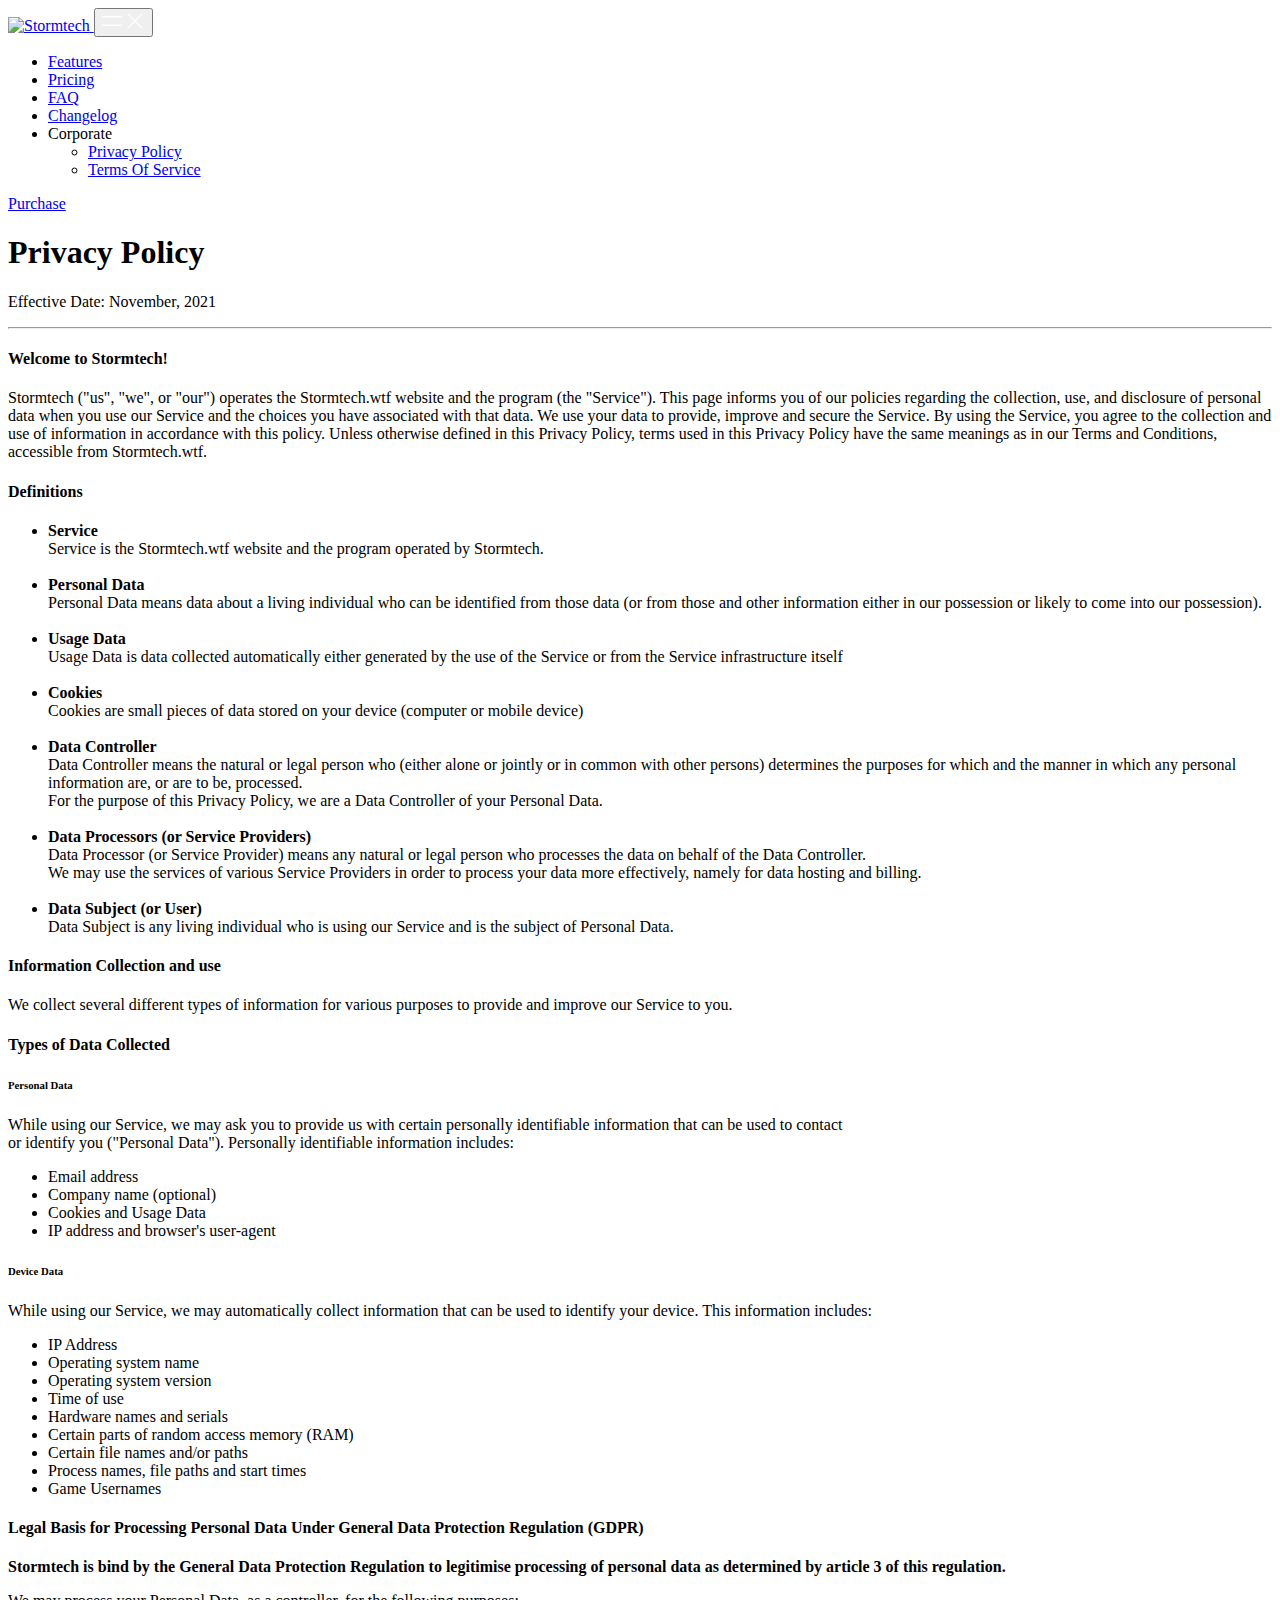
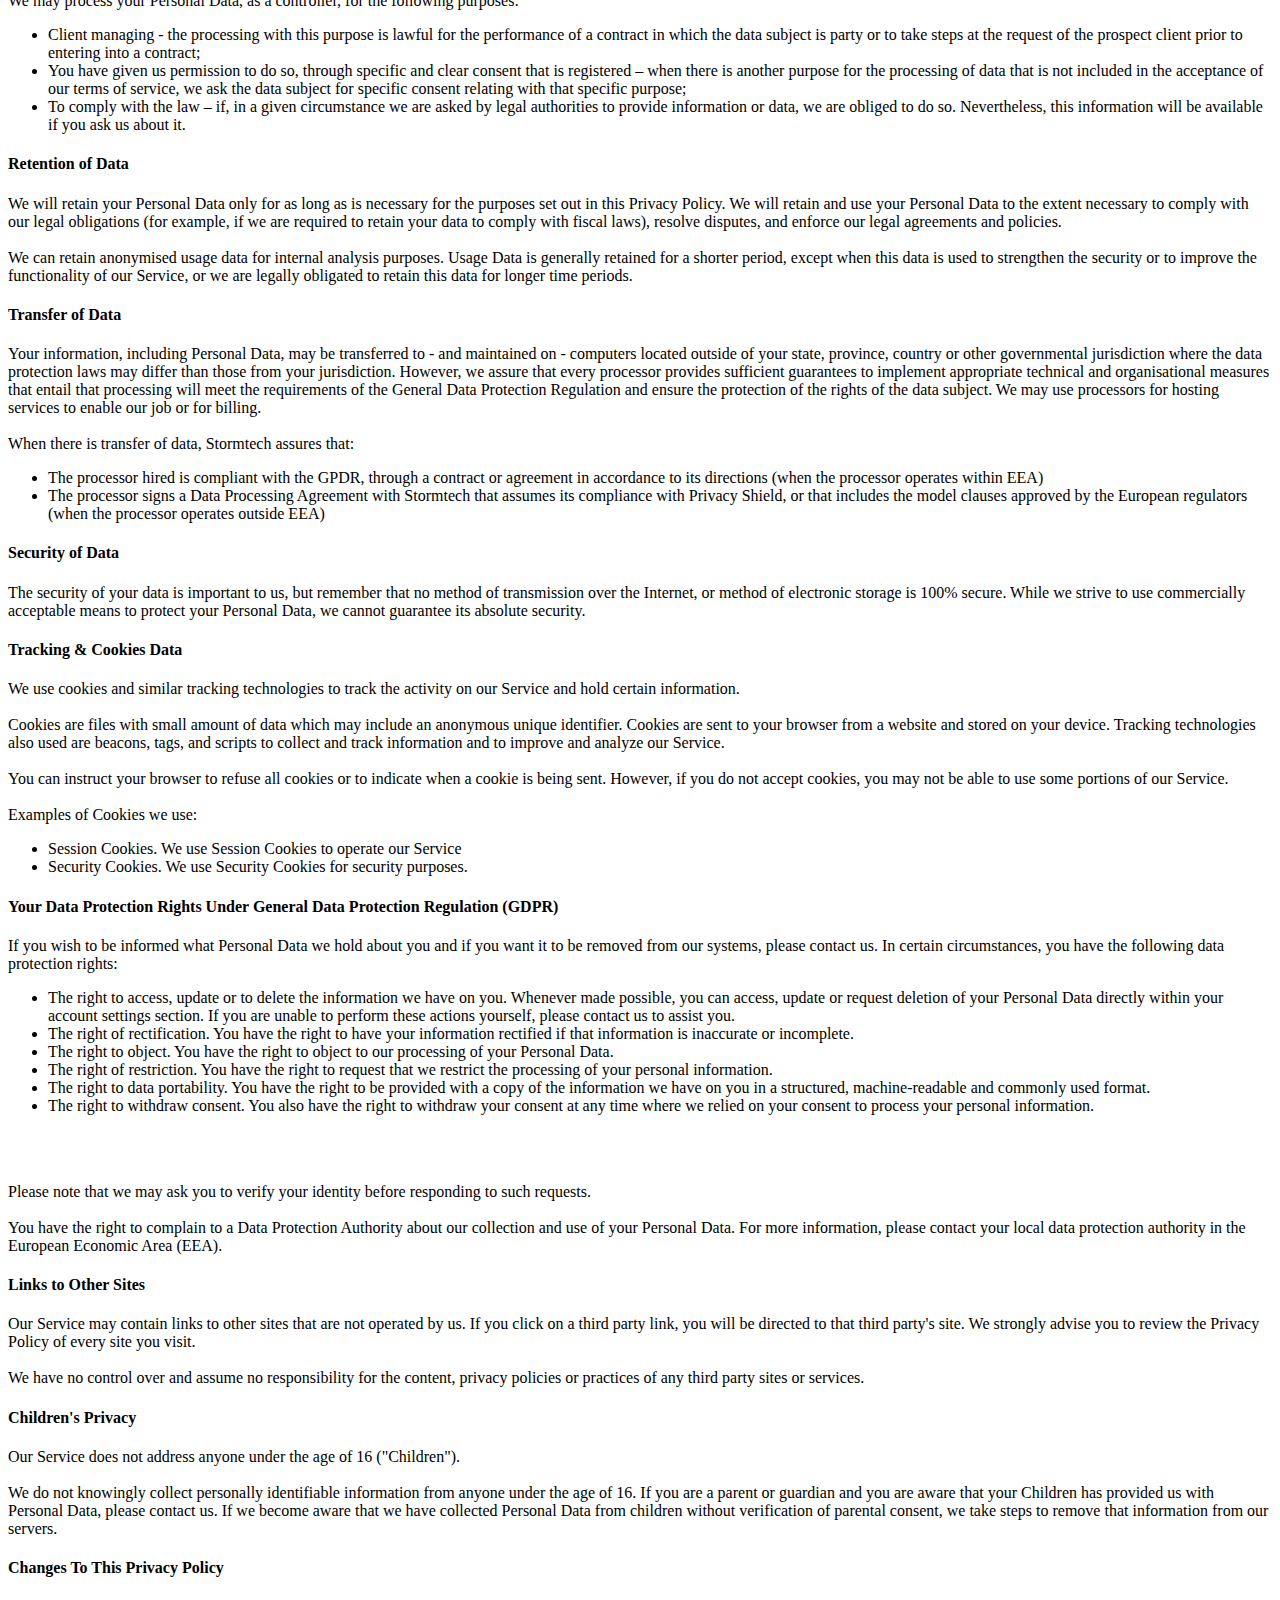
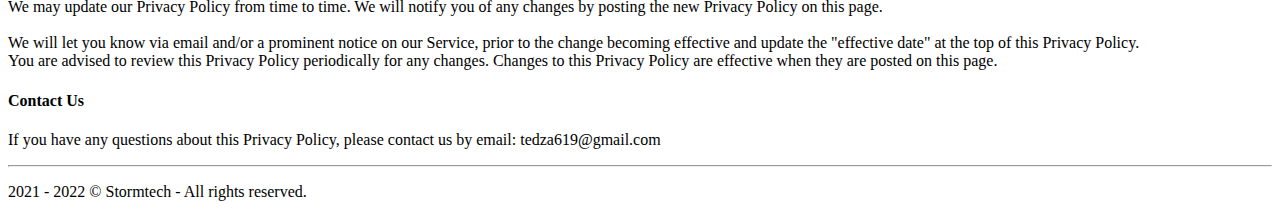
==== privacy.html @ 248fdac3 "Add files via upload" ====
<!DOCTYPE html><html lang="en"><head>
    <title>Stormtech</title>
<meta charset="UTF-8">
<meta name="description" content="Most advanced script for Rust.">
<meta name="author" content="Stormtech">
<meta name="viewport" content="width=device-width, initial-scale=1, maximum-scale=1">

<meta property="og:title" content="Stormtech">
<meta property="og:type" content="website">
<meta property="og:url" content="https://stormtech.wtf/">
<meta property="og:description" content="Most advanced script for Rust.">


<link href="css/swiper-bundle.min.css" rel="stylesheet" type="text/css" media="all">
<link href="css/aos.css" rel="stylesheet" type="text/css" media="all">
<link href="css/theme.min.css" rel="stylesheet" type="text/css" media="all">
<link rel="stylesheet" href="css/pro.min.css">	</head>
<body class="bg-black-800 saas-template">
		<style type="text/css">
			::-webkit-scrollbar {
			width: 3px;
			height: 3px;
			}
			::-webkit-scrollbar:hover {
			width: 6px;
			height: 3px;
			}
			::-webkit-scrollbar-button {
			width: 0px;
			height: 0px;
			}
			::-webkit-scrollbar-thumb {
			background: #e1e1e1;
			border: 0px none #ffffff;
			}
			::-webkit-scrollbar-thumb:hover {
			background: #ffffff;
			}
			::-webkit-scrollbar-thumb:active {
			background: #a6a6a6;
			}
			::-webkit-scrollbar-track {
			background: #4b5a68;
			border: 1px none #ffffff;
			}
			::-webkit-scrollbar-track:hover {
			background: #4b5a68;
			}
			::-webkit-scrollbar-track:active {
			background: #4b5a68;
			}
			.btn-primary {
			background-color: #6f42c1!important;
			border-color: #6f42c1!important;
			}
			.btn-primary:hover {
			background-color: #6f42c1;
			border-color: #6f42c1;
		</style>
		<style>
			.card {
			border-radius: .55rem!important;
			}
		</style>
		<header class="storm-header py-4 py-sm-5">
            <div class="container">
                <nav class="navbar navbar-expand-lg" style="position:relative;z-index:100;" data-aos="fade-down" data-aos-delay="100">
                    <a class="navbar-brand" href="https://stormtech.wtf/">
                    <img src="images/og.png" width="78" alt="Stormtech">
                    </a>
                    <button class="navbar-toggler collapsed" type="button" data-toggle="collapse" data-target="#navbarNav" aria-controls="navbarNav" aria-expanded="false" aria-label="Toggle navigation">
                        <svg class="menu-icon" data-name="icons/tabler/hamburger" xmlns="http://www.w3.org/2000/svg" width="20" height="20" viewBox="0 0 16 16">
                            <rect data-name="Icons/Tabler/Hamburger background" width="16" height="16" fill="none"/>
                            <path d="M15.314,8H.686A.661.661,0,0,1,0,7.368a.653.653,0,0,1,.593-.625l.093-.006H15.314A.661.661,0,0,1,16,7.368a.653.653,0,0,1-.593.626Zm0-6.737H.686A.661.661,0,0,1,0,.632.654.654,0,0,1,.593.005L.686,0H15.314A.661.661,0,0,1,16,.632a.653.653,0,0,1-.593.625Z" transform="translate(0 4)" fill="#ffffff"/>
                        </svg>
                        <svg class="menu-close" data-name="icons/tabler/close" xmlns="http://www.w3.org/2000/svg" width="20" height="20" viewBox="0 0 16 16">
                            <rect data-name="Icons/Tabler/Close background" width="16" height="16" fill="none"/>
                            <path d="M.82.1l.058.05L6,5.272,11.122.151A.514.514,0,0,1,11.9.82l-.05.058L6.728,6l5.122,5.122a.514.514,0,0,1-.67.777l-.058-.05L6,6.728.878,11.849A.514.514,0,0,1,.1,11.18l.05-.058L5.272,6,.151.878A.514.514,0,0,1,.75.057Z" transform="translate(2 2)" fill="#ffffff"/>
                        </svg>
                    </button>
                    <div class="collapse navbar-collapse" id="navbarNav">
                        <ul class="navbar-nav m-auto">
                            <li class="nav-item"><a class="nav-link" href="#features">Features</a></li>
                            <li class="nav-item"><a class="nav-link" href="#pricing">Pricing</a></li>
                            <li class="nav-item"><a class="nav-link" href="#faq">FAQ</a></li>
                            <li class="nav-item"><a class="nav-link" href="changelog.html">Changelog</a></li>
                            <li class="nav-item dropdown">
                                <a class="nav-link" role="button" id="docs" data-toggle="dropdown" aria-expanded="false">
                                    Corporate 
                                    <svg class="ml-1" data-name="icons/tabler/chevron down" xmlns="http://www.w3.org/2000/svg" width="10" height="10" viewBox="0 0 16 16">
                                        <rect data-name="Icons/Tabler/Chevron Down background" width="16" height="16" fill="none"/>
                                        <path d="M.264.26A.909.909,0,0,1,1.435.174l.1.086,7.2,7.111a.881.881,0,0,1,.087,1.157l-.087.1-7.2,7.111a.908.908,0,0,1-1.273,0,.881.881,0,0,1-.087-1.157l.087-.1L6.827,8,.264,1.517A.881.881,0,0,1,.176.36Z" transform="translate(16 4) rotate(90)" fill="#ffffff"/>
                                    </svg>
                                </a>
                                <ul class="dropdown-menu shadow-lg" aria-labelledby="docs">
                                    <li><a class="dropdown-item" href="privacy.html">Privacy Policy</a></li>
                                    <li><a class="dropdown-item" href="tos.html">Terms Of Service</a></li>
                                </ul>
                            </li>
                        </ul>
                        <a href="#pricing" class="btn btn-lg btn-danger my-3 my-lg-0">Purchase</a>
                    </div>
                </nav>
            </div>
        </header>		<div class="container">
			<section class="storm-section pb-4 pb-md-5">
				<div class="row align-items-center aos-init aos-animate" data-aos="fade-up" data-aos-delay="100">
					<div class="col-lg-8">
						<h1 class="mb-1">Privacy Policy</h1>
						<p class="big lh-lg text-white-600">Effective Date: November, 2021</p>
					</div>
				</div>
				<hr class="bg-gray-700">
				<div class="row pt-4">
					<div class="col-md-12">
						<h4 class="mb-3">Welcome to Stormtech!</h4>
					</div>
					<div class="col-md-12 aos-init aos-animate" data-aos="fade-up" data-aos-delay="100">
						<p class="lh-lg mb-4">
							Stormtech ("us", "we", or "our") operates the Stormtech.wtf website and the program (the "Service").
This page informs you of our policies regarding the collection, use, and disclosure of personal data when you use our Service and the choices you have associated with that data.
We use your data to provide, improve and secure the Service. By using the Service, you agree to the collection and use of information in accordance with this policy. Unless otherwise defined in this Privacy Policy, terms used in this Privacy Policy have the same meanings as in our Terms and Conditions, accessible from Stormtech.wtf.
						</p>
					</div>
				</div>
				<div class="row pt-4">
					<div class="col-md-12">
						<h4 class="mb-3">Definitions</h4>
					</div>
					<div class="col-md-12 aos-init aos-animate" data-aos="fade-up" data-aos-delay="100">
<ul style="list-style-type:disc;" class="mb-4">
									<li><b>Service</b><br>Service is the Stormtech.wtf website and the program operated by Stormtech.</li>
									<br>
									<li><b>Personal Data</b><br>Personal Data means data about a living individual who can be identified from those data (or from those and other information either in our possession or likely to come into our possession).</li>
									<br>
									<li><b>Usage Data</b><br>Usage Data is data collected automatically either generated by the use of the Service or from the Service infrastructure itself</li>
									<br>
									<li><b>Cookies</b><br>Cookies are small pieces of data stored on your device (computer or mobile device)</li>
									<br>
									<li><b>Data Controller</b><br>Data Controller means the natural or legal person who (either alone or jointly or in common with other persons) determines the purposes for which and the manner in which any personal information are, or are to be, processed.<br>For the purpose of this Privacy Policy, we are a Data Controller of your Personal Data.</li>
									<br>
									<li><b>Data Processors (or Service Providers)</b><br>Data Processor (or Service Provider) means any natural or legal person who processes the data on behalf of the Data Controller.<br>We may use the services of various Service Providers in order to process your data more effectively, namely for data hosting and billing.</li>
									<br>
									<li><b>Data Subject (or User)</b><br>Data Subject is any living individual who is using our Service and is the subject of Personal Data.<br></li>
								</ul>
					</div>
				</div>
				<div class="row pt-4">
					<div class="col-md-12">
						<h4 class="mb-3">Information Collection and use</h4>
					</div>
					<div class="col-md-12 aos-init aos-animate" data-aos="fade-up" data-aos-delay="100">
						<p class="lh-lg mb-4">
						We collect several different types of information for various purposes to provide and improve our Service to you.
						</p>
					</div>
				</div>
				<div class="row pt-4">
					<div class="col-md-12">
						<h4 class="mb-3">Types of Data Collected</h4>
					</div>
					<div class="col-md-12 aos-init aos-animate" data-aos="fade-up" data-aos-delay="100">
						<h6 class="lh-lg mb-2">Personal Data</h6>
						<p class="lh-lg mb-4">While using our Service, we may ask you to provide us with certain personally identifiable information that can be used to contact<br>or identify you ("Personal Data"). Personally identifiable information includes:</p>
<ul style="list-style-type:disc;">
									<li>Email address</li>
									<li>Company name (optional)</li>
									<li>Cookies and Usage Data</li>
									<li>IP address and browser's user-agent</li>
								</ul>
					</div>
				</div>
				<div class="row pt-4">
					<div class="col-md-12 aos-init aos-animate" data-aos="fade-up" data-aos-delay="100">
						<h6 class="lh-lg mb-2">Device Data</h6>
						<p class="lh-lg mb-4">While using our Service, we may automatically collect information that can be used to identify your device. This information includes:</p>
<ul style="list-style-type:disc;">
									<li>IP Address</li>
									<li>Operating system name</li>
									<li>Operating system version</li>
									<li>Time of use</li>
									<li>Hardware names and serials</li>
									<li>Certain parts of random access memory (RAM)</li>
									<li>Certain file names and/or paths</li>
									<li>Process names, file paths and start times</li>
									<li>Game Usernames</li>
								</ul>
					</div>
				</div>
				<div class="row pt-4">
					<div class="col-md-12">
						<h4 class="mb-3">Legal Basis for Processing Personal Data Under General Data Protection Regulation (GDPR)</h4>
						<b class="">Stormtech is bind by the General Data Protection Regulation to legitimise processing of personal data as determined by article 3 of this regulation.</b>
					</div>
					<div class="col-md-12 aos-init mt-3 aos-animate" data-aos="fade-up" data-aos-delay="100">
						<p class="lh-lg mb-4">We may process your Personal Data, as a controller, for the following purposes:
						</p>
<ul style="list-style-type:disc;">
									<li>Client managing - the processing with this purpose is lawful for the performance of a contract in which the data subject is party or to take steps at the request of the prospect client prior to entering into a contract;</li>
									<li>You have given us permission to do so, through specific and clear consent that is registered – when there is another purpose for the processing of data that is not included in the acceptance of our terms of service, we ask the data subject for specific consent relating with that specific purpose;</li>
									<li>To comply with the law – if, in a given circumstance we are asked by legal authorities to provide information or data, we are obliged to do so. Nevertheless, this information will be available if you ask us about it.</li>
								</ul>
					</div>
				</div>
				<div class="row pt-4">
					<div class="col-md-12">
						<h4 class="mb-3">Retention of Data</h4>
					</div>
					<div class="col-md-12 aos-init aos-animate" data-aos="fade-up" data-aos-delay="100">
						<p class="lh-lg mb-4">
We will retain your Personal Data only for as long as is necessary for the purposes set out in this Privacy Policy. We will retain and use your Personal Data to the extent necessary to comply with our legal obligations (for example, if we are required to retain your data to comply with fiscal laws), resolve disputes, and enforce our legal agreements and policies.
<br>
<br>
We can retain anonymised usage data for internal analysis purposes. Usage Data is generally retained for a shorter period, except when this data is used to strengthen the security or to improve the functionality of our Service, or we are legally obligated to retain this data for longer time periods.
						</p>
					</div>
				</div>
				<div class="row pt-4">
					<div class="col-md-12">
						<h4 class="mb-3">Transfer of Data</h4>
					</div>
					<div class="col-md-12 aos-init aos-animate" data-aos="fade-up" data-aos-delay="100">
						<p class="lh-lg mb-4">
Your information, including Personal Data, may be transferred to - and maintained on - computers located outside of your state, province, country or other governmental jurisdiction where the data protection laws may differ than those from your jurisdiction. However, we assure that every processor provides sufficient guarantees to implement appropriate technical and organisational measures that entail that processing will meet the requirements of the General Data Protection Regulation and ensure the protection of the rights of the data subject. We may use processors for hosting services to enable our job or for billing.
<br><br>
When there is transfer of data, Stormtech assures that:
						</p>
<ul style="list-style-type:disc;">
									<li>The processor hired is compliant with the GPDR, through a contract or agreement in accordance to its directions (when the processor operates within EEA)</li>
									<li>The processor signs a Data Processing Agreement with Stormtech that assumes its compliance with Privacy Shield, or that includes the model clauses approved by the European regulators (when the processor operates outside EEA)</li>
								</ul>						
					</div>
				</div>
				<div class="row pt-4">
					<div class="col-md-12">
						<h4 class="mb-3">Security of Data</h4>
					</div>
					<div class="col-md-12 aos-init aos-animate" data-aos="fade-up" data-aos-delay="100">
						<p class="lh-lg mb-4">
The security of your data is important to us, but remember that no method of transmission over the Internet, or method of electronic storage is 100% secure. While we strive to use commercially acceptable means to protect your Personal Data, we cannot guarantee its absolute security.

						</p>
					</div>
				</div>
				<div class="row pt-4">
					<div class="col-md-12">
						<h4 class="mb-3">Tracking & Cookies Data</h4>
					</div>
					<div class="col-md-12 aos-init aos-animate" data-aos="fade-up" data-aos-delay="100">
						<p class="lh-lg mb-4">
We use cookies and similar tracking technologies to track the activity on our Service and hold certain information.
<br><br>
Cookies are files with small amount of data which may include an anonymous unique identifier. Cookies are sent to your browser from a website and stored on your device. Tracking technologies also used are beacons, tags, and scripts to collect and track information and to improve and analyze our Service.
<br>
<br>
You can instruct your browser to refuse all cookies or to indicate when a cookie is being sent. However, if you do not accept cookies, you may not be able to use some portions of our Service.
<br>
<br>
Examples of Cookies we use:
						</p>
<ul style="list-style-type:disc;">
									<li>Session Cookies. We use Session Cookies to operate our Service</li>
									<li>Security Cookies. We use Security Cookies for security purposes.</li>
								</ul>
					</div>
				</div>
				<div class="row pt-4">
					<div class="col-md-12">
						<h4 class="mb-3">Your Data Protection Rights Under General Data Protection Regulation (GDPR)</h4>
					</div>
					<div class="col-md-12 aos-init aos-animate" data-aos="fade-up" data-aos-delay="100">
						<p class="lh-lg mb-4">
If you wish to be informed what Personal Data we hold about you and if you want it to be removed from our systems, please contact us.
In certain circumstances, you have the following data protection rights:						
						</p>
<ul style="list-style-type:disc;">
									<li>The right to access, update or to delete the information we have on you. Whenever made possible, you can access, update or request deletion of your Personal Data directly within your account settings section. If you are unable to perform these actions yourself, please contact us to assist you.</li>
									<li>The right of rectification. You have the right to have your information rectified if that information is inaccurate or incomplete.</li>
									<li>The right to object. You have the right to object to our processing of your Personal Data.</li>
									<li>The right of restriction. You have the right to request that we restrict the processing of your personal information.</li>
									<li>The right to data portability. You have the right to be provided with a copy of the information we have on you in a structured, machine-readable and commonly used format.</li>
									<li>The right to withdraw consent. You also have the right to withdraw your consent at any time where we relied on your consent to process your personal information.</li>
								</ul>
								<br>
								<br>
						<p class="lh-lg mb-4">
						Please note that we may ask you to verify your identity before responding to such requests.
						<br><br>
You have the right to complain to a Data Protection Authority about our collection and use of your Personal Data. For more information, please contact your local data protection authority in the European Economic Area (EEA).
						</p>
					</div>
				</div>
				<div class="row pt-4">
					<div class="col-md-12">
						<h4 class="mb-3">Links to Other Sites</h4>
					</div>
					<div class="col-md-12 aos-init aos-animate" data-aos="fade-up" data-aos-delay="100">
						<p class="lh-lg mb-4">
Our Service may contain links to other sites that are not operated by us. If you click on a third party link, you will be directed to that third party's site. We strongly advise you to review the Privacy Policy of every site you visit.
<br><br>
We have no control over and assume no responsibility for the content, privacy policies or practices of any third party sites or services.
						</p>
					</div>
				</div>
				<div class="row pt-4">
					<div class="col-md-12">
						<h4 class="mb-3">Children's Privacy</h4>
					</div>
					<div class="col-md-12 aos-init aos-animate" data-aos="fade-up" data-aos-delay="100">
						<p class="lh-lg mb-4">
Our Service does not address anyone under the age of 16 ("Children").
<br><br>
We do not knowingly collect personally identifiable information from anyone under the age of 16. If you are a parent or guardian and you are aware that your Children has provided us with Personal Data, please contact us. If we become aware that we have collected Personal Data from children without verification of parental consent, we take steps to remove that information from our servers.
						</p>
					</div>
				</div>
				<div class="row pt-4">
					<div class="col-md-12">
						<h4 class="mb-3">Changes To This Privacy Policy</h4>
					</div>
					<div class="col-md-12 aos-init aos-animate" data-aos="fade-up" data-aos-delay="100">
						<p class="lh-lg mb-4">
We may update our Privacy Policy from time to time. We will notify you of any changes by posting the new Privacy Policy on this page.
<br><br>
We will let you know via email and/or a prominent notice on our Service, prior to the change becoming effective and update the "effective date" at the top of this Privacy Policy.
<br>
You are advised to review this Privacy Policy periodically for any changes. Changes to this Privacy Policy are effective when they are posted on this page.
						</p>
					</div>
				</div>
				<div class="row pt-4">
					<div class="col-md-12">
						<h4 class="mb-3">Contact Us</h4>
					</div>
					<div class="col-md-12 aos-init aos-animate" data-aos="fade-up" data-aos-delay="100">
						<p class="lh-lg mb-4">
						If you have any questions about this Privacy Policy, please contact us by email: tedza619@gmail.com
						</p>
					</div>
				</div>
			</section>
		</div>
		<footer class="pt-4 pt-md-5 pb-2 pb-md-4 mt-4">
            <div class="container">
                <hr class="my-4">
                <div class="row">
                    <div class="col-sm-5 order-sm-2">
                        <div class="social-icons">
                            <a target="_blank" href="https://discord.gg/jUKSVP9Rgg">
                            <i class="fab fa-twitter"></i>
                            </a>
                            <a target="_blank" href="https://discord.gg/jUKSVP9Rgg">
                            <i class="fab fa-discord"></i>
                            </a>
                            <a target="_blank" href="https://discord.gg/jUKSVP9Rgg">
                            <i class="fab fa-telegram"></i>
                            </a>
                        </div>
                    </div>
                    <div class="col-sm-7">
                        <p class="small text-gray-600 text-center text-sm-left">2021 - 2022 © Stormtech - All rights reserved.</p>
                    </div>
                </div>
            </div>
        </footer>		<script src="js/jquery.min.js" crossorigin="anonymous" referrerpolicy="no-referrer"></script>
                <script src="js/bootstrap.bundle.min.js" type="text/javascript"></script>
                <script src="js/swiper-bundle.min.js" type="text/javascript"></script>
                <script src="js/aos.js" type="text/javascript"></script>
                <script src="js/purecounter.js" type="text/javascript"></script>
                <script type="text/javascript">
                    //Stormtech AOS Animation Javascript
                    AOS.init ({
                      offset: 0,
                      once: true,
                      easing: 'ease-out'
                    });
                    
                    //Stormtech Swiper Clients Slider JavaScript
                    var swiper = new Swiper('.swiper-clients', {
                      slidesPerView: 6,
                      spaceBetween: 20,
                      breakpoints: {
                        0: {
                          slidesPerView: 2,
                          spaceBetween: 30,
                        },
                        480: {
                          slidesPerView: 3,
                          spaceBetween: 30,
                        },
                        768: {
                          slidesPerView: 4,
                          spaceBetween: 40,
                        },
                        1024: {
                          slidesPerView: 6,
                          spaceBetween: 20,
                        },
                      }
                    });
                    
                    //Stormtech Swiper Single Column Slider JavaScript
                    var swiper = new Swiper('.swiper-single', {
                      spaceBetween: 25,
                      pagination: {
                        el: '.swiper-pagination',
                        clickable: true,
                      },
                    });
                </script>
            
        </body></html>
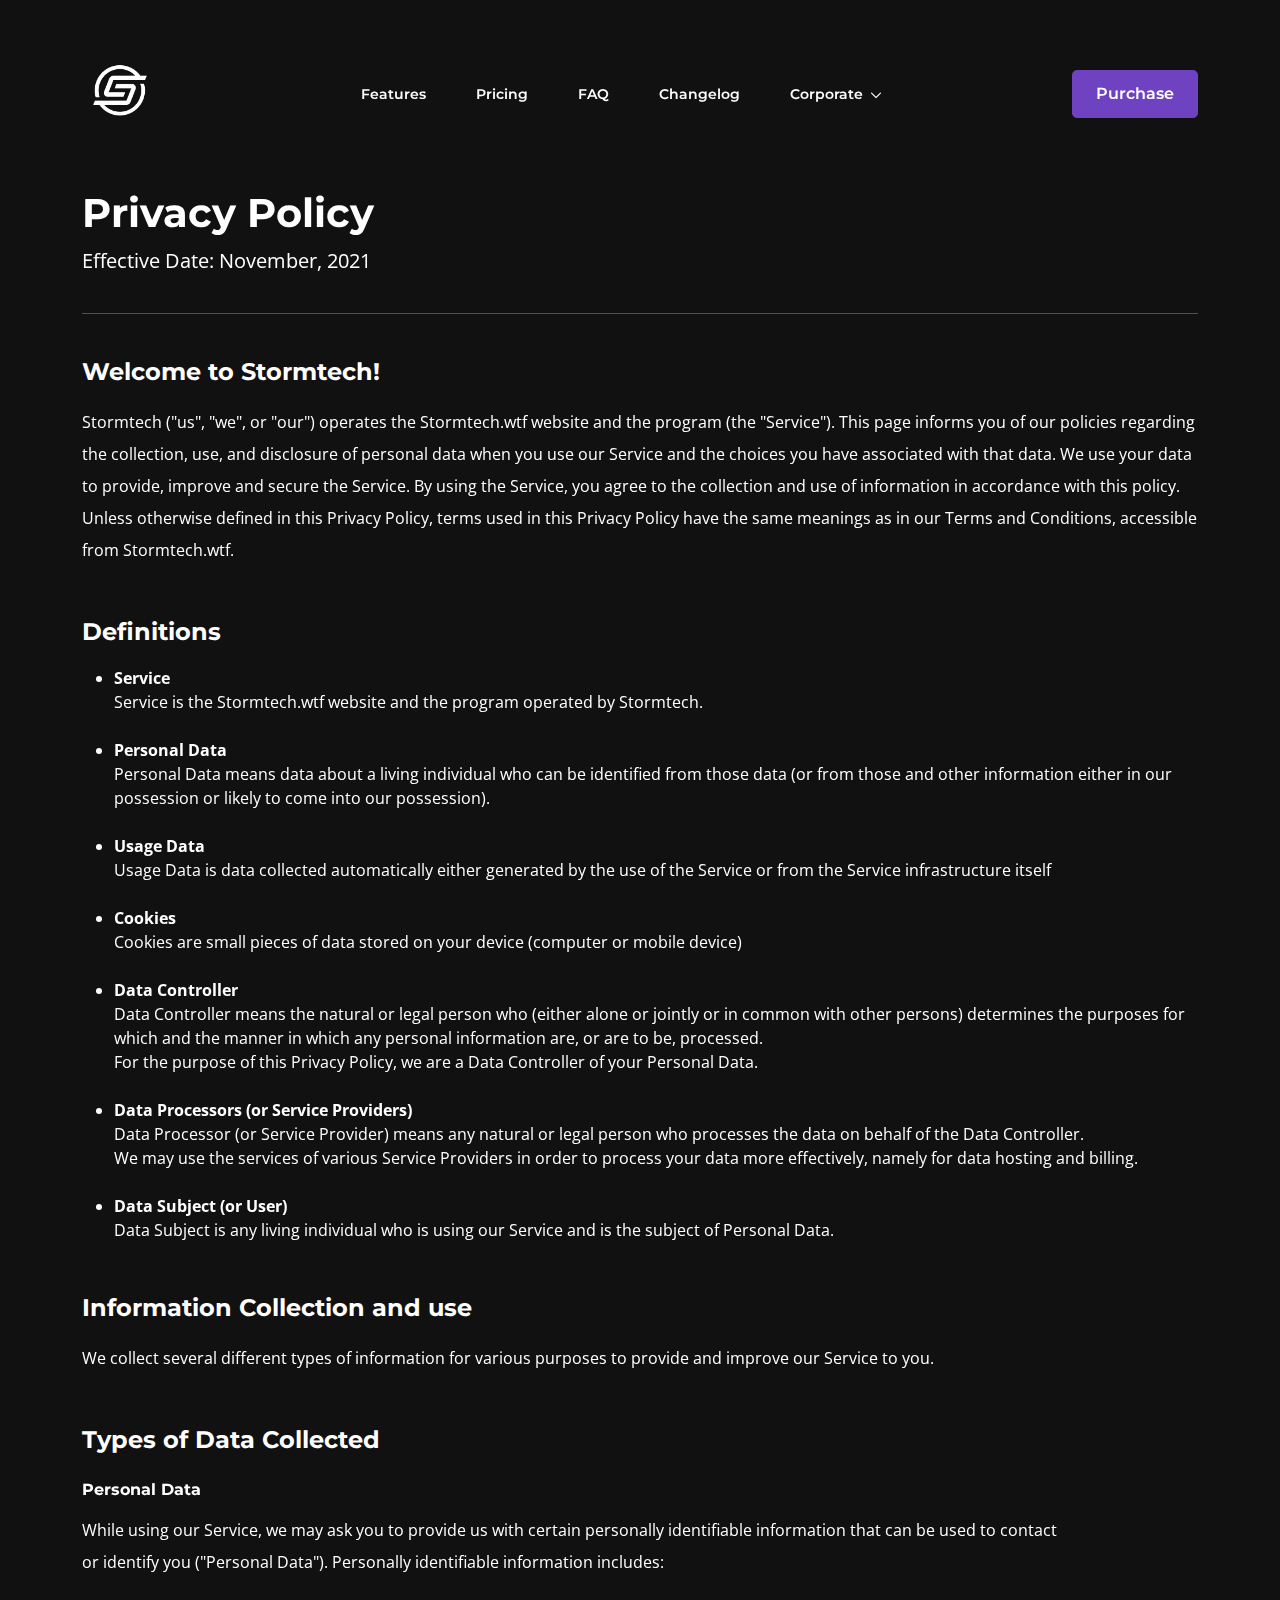
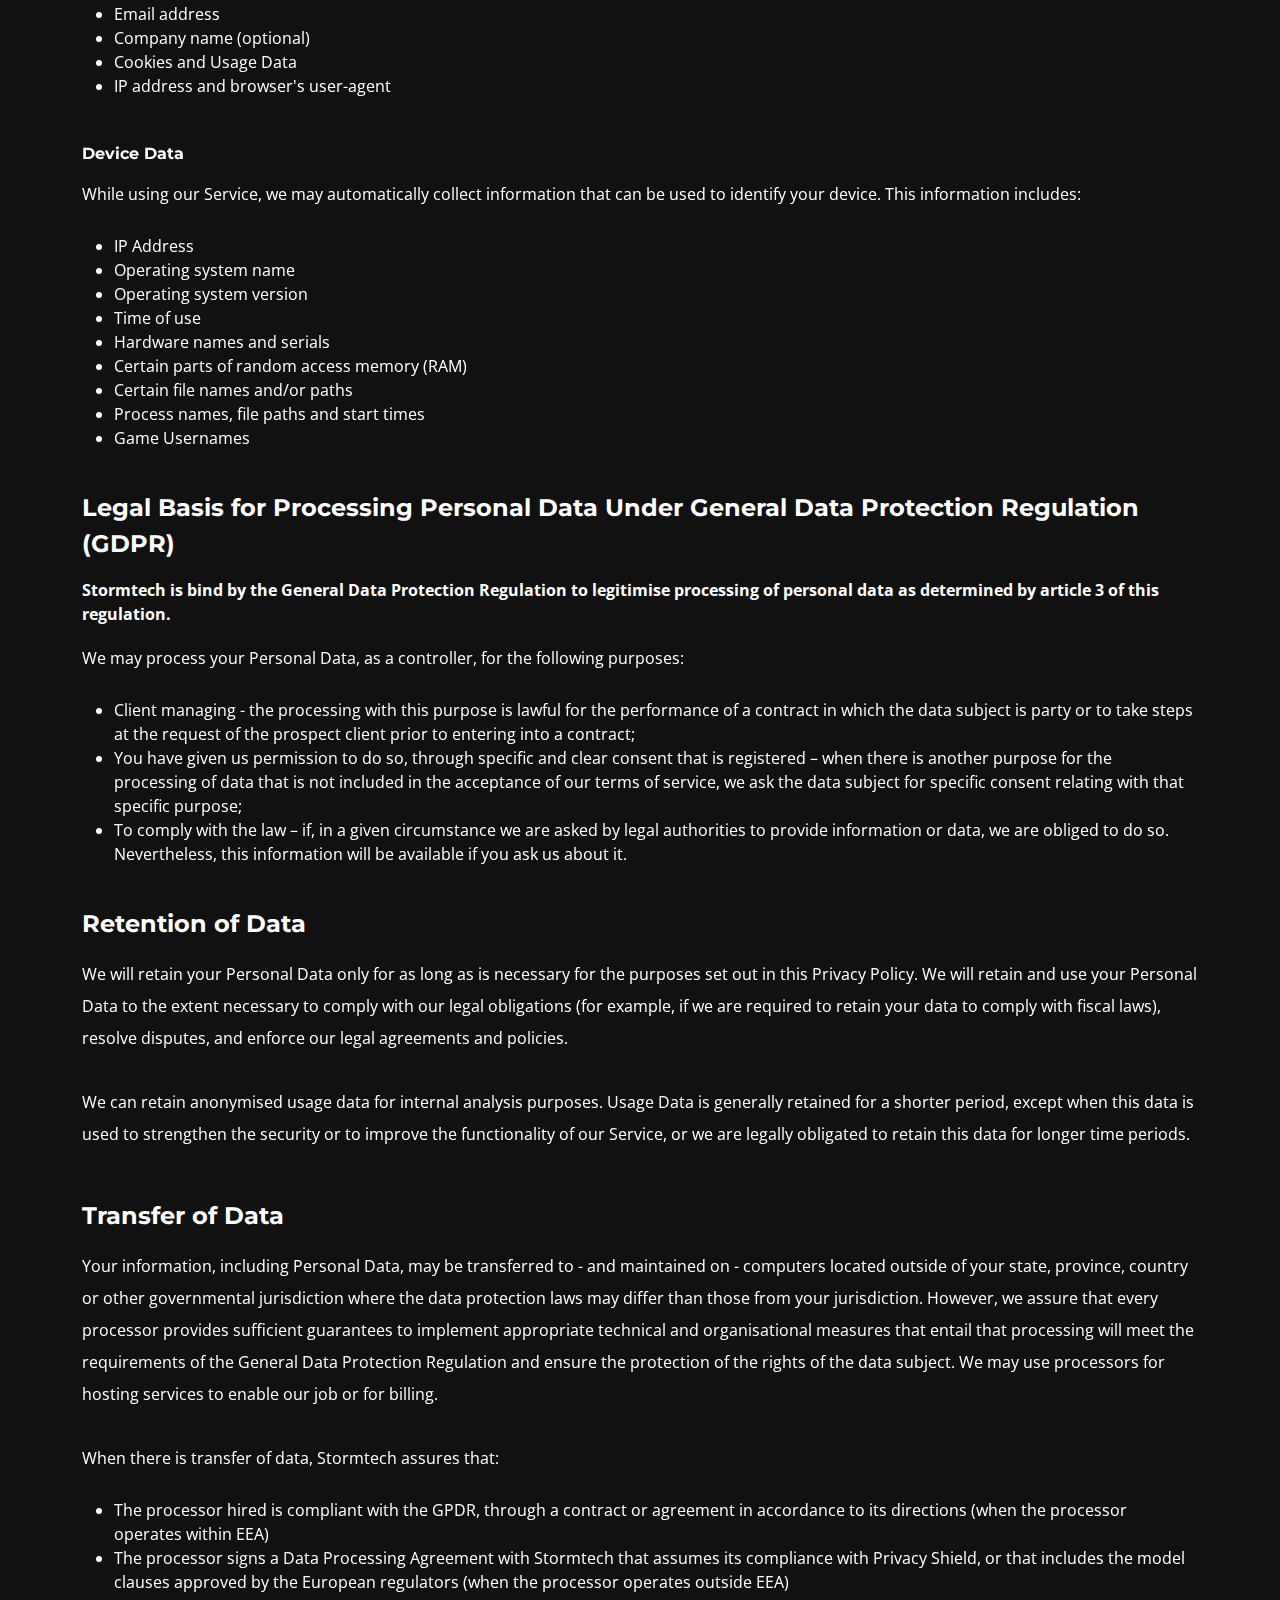
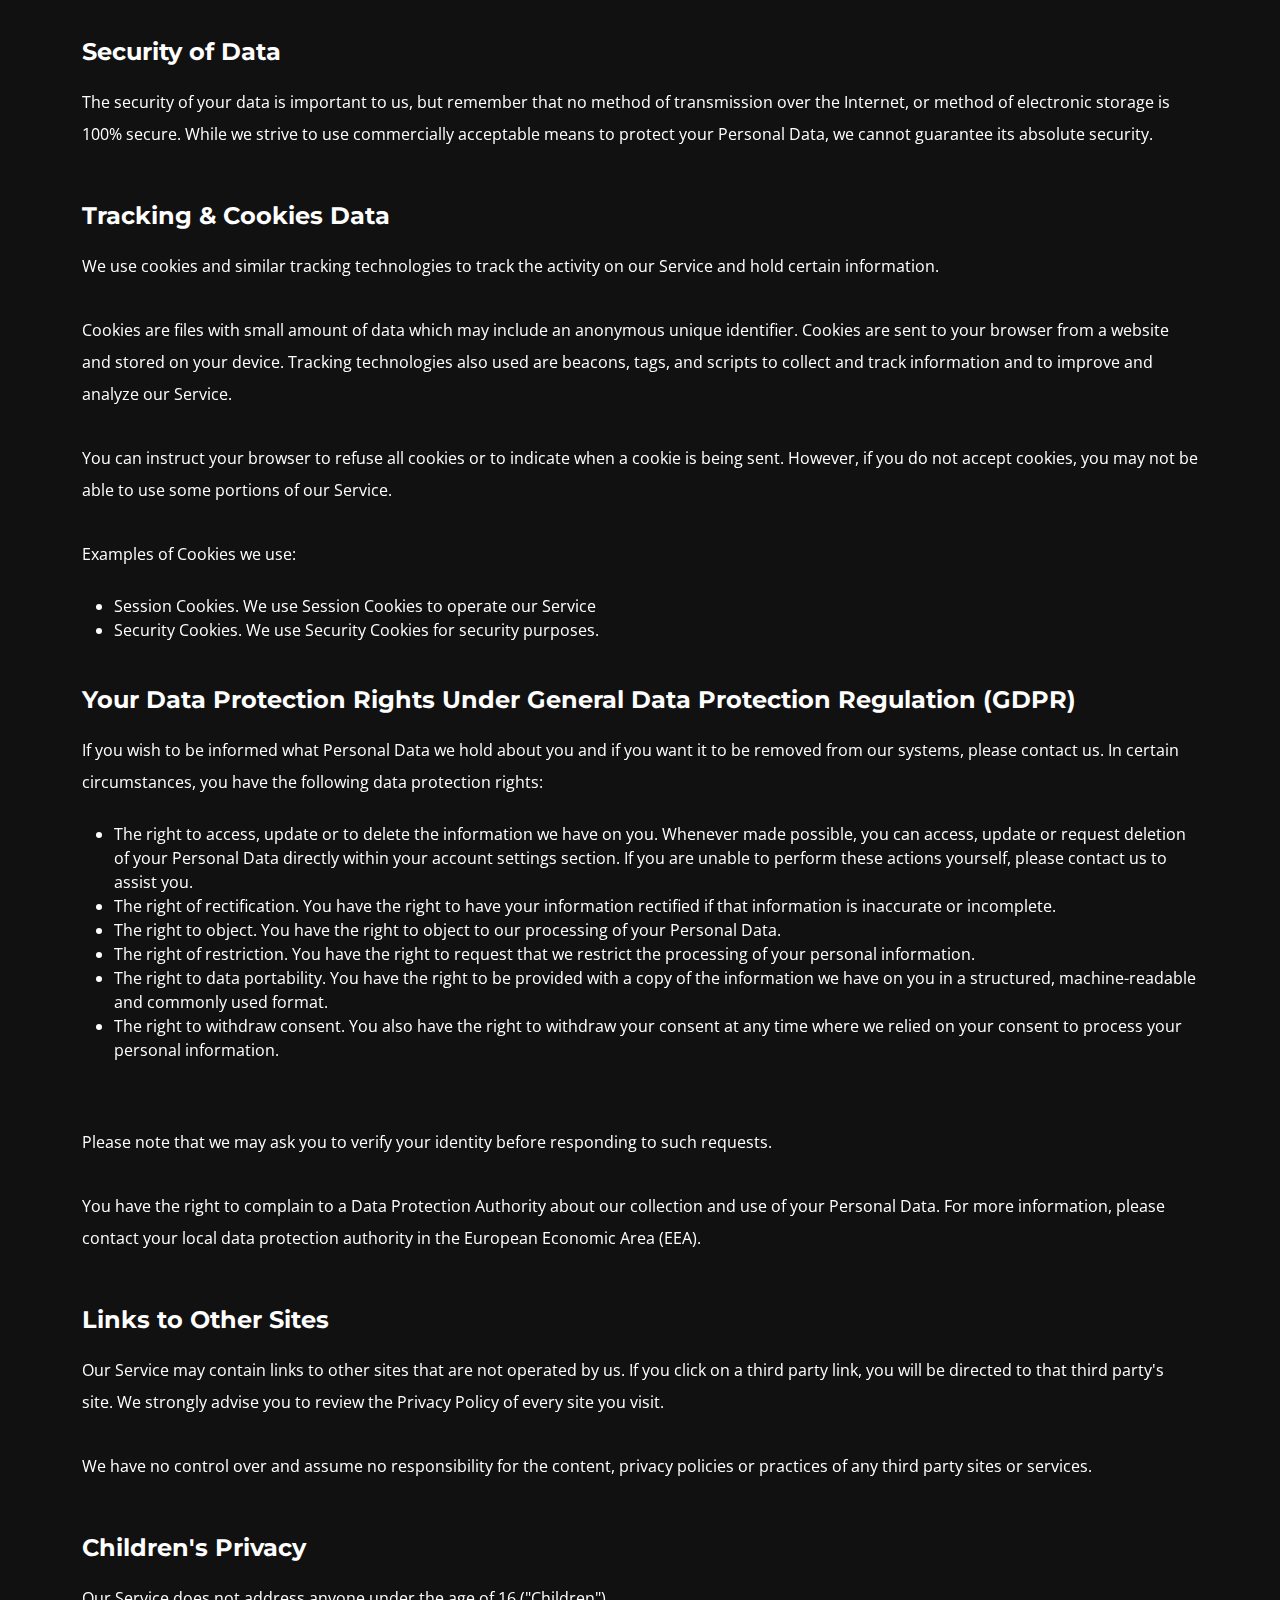
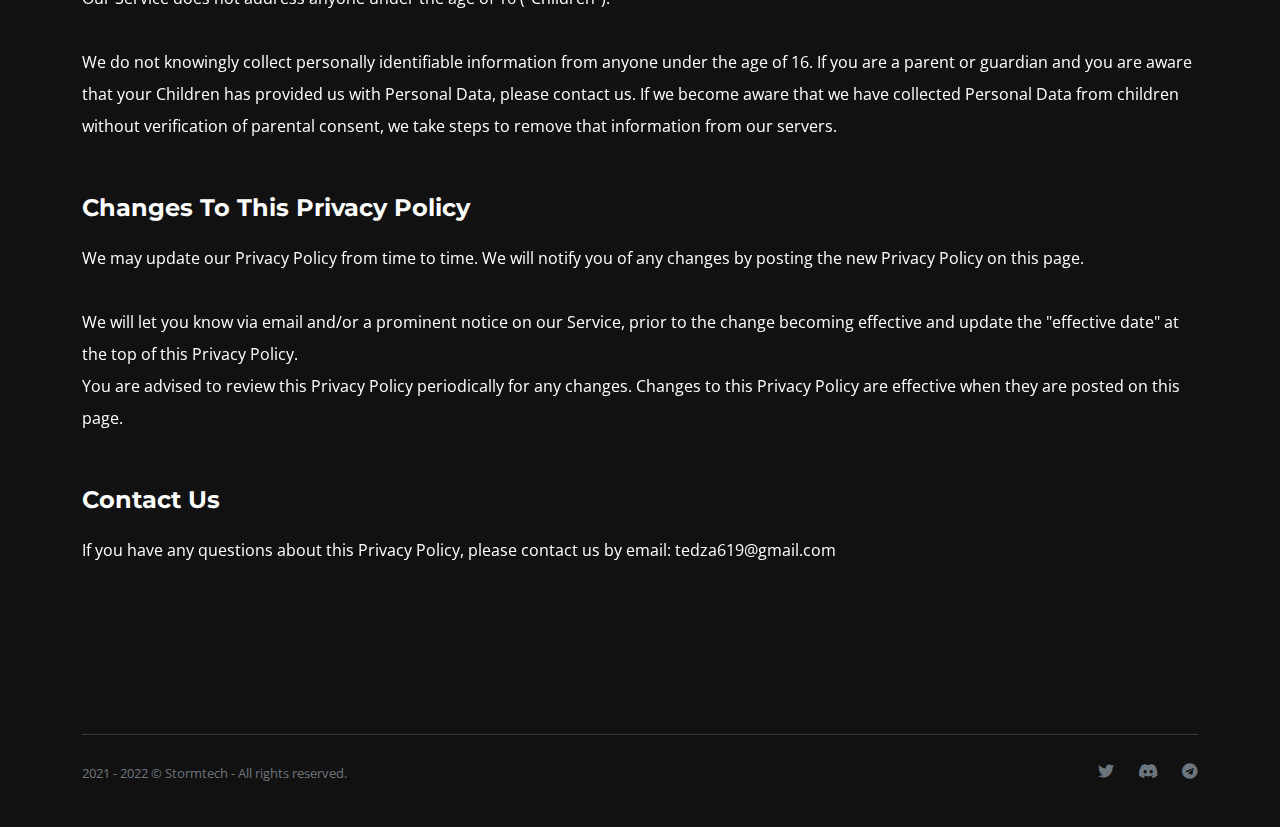
==== commit 33dfb631: "Added" ====
--- a/privacy.html
+++ b/privacy.html
@@ -1,412 +1,412 @@
-<!DOCTYPE html><html lang="en"><head>
-    <title>Stormtech</title>
-<meta charset="UTF-8">
-<meta name="description" content="Most advanced script for Rust.">
-<meta name="author" content="Stormtech">
-<meta name="viewport" content="width=device-width, initial-scale=1, maximum-scale=1">
-
-<meta property="og:title" content="Stormtech">
-<meta property="og:type" content="website">
-<meta property="og:url" content="https://stormtech.wtf/">
-<meta property="og:description" content="Most advanced script for Rust.">
-
-
-<link href="css/swiper-bundle.min.css" rel="stylesheet" type="text/css" media="all">
-<link href="css/aos.css" rel="stylesheet" type="text/css" media="all">
-<link href="css/theme.min.css" rel="stylesheet" type="text/css" media="all">
-<link rel="stylesheet" href="css/pro.min.css">	</head>
-<body class="bg-black-800 saas-template">
-		<style type="text/css">
-			::-webkit-scrollbar {
-			width: 3px;
-			height: 3px;
-			}
-			::-webkit-scrollbar:hover {
-			width: 6px;
-			height: 3px;
-			}
-			::-webkit-scrollbar-button {
-			width: 0px;
-			height: 0px;
-			}
-			::-webkit-scrollbar-thumb {
-			background: #e1e1e1;
-			border: 0px none #ffffff;
-			}
-			::-webkit-scrollbar-thumb:hover {
-			background: #ffffff;
-			}
-			::-webkit-scrollbar-thumb:active {
-			background: #a6a6a6;
-			}
-			::-webkit-scrollbar-track {
-			background: #4b5a68;
-			border: 1px none #ffffff;
-			}
-			::-webkit-scrollbar-track:hover {
-			background: #4b5a68;
-			}
-			::-webkit-scrollbar-track:active {
-			background: #4b5a68;
-			}
-			.btn-primary {
-			background-color: #6f42c1!important;
-			border-color: #6f42c1!important;
-			}
-			.btn-primary:hover {
-			background-color: #6f42c1;
-			border-color: #6f42c1;
-		</style>
-		<style>
-			.card {
-			border-radius: .55rem!important;
-			}
-		</style>
-		<header class="storm-header py-4 py-sm-5">
-            <div class="container">
-                <nav class="navbar navbar-expand-lg" style="position:relative;z-index:100;" data-aos="fade-down" data-aos-delay="100">
-                    <a class="navbar-brand" href="https://stormtech.wtf/">
-                    <img src="images/og.png" width="78" alt="Stormtech">
-                    </a>
-                    <button class="navbar-toggler collapsed" type="button" data-toggle="collapse" data-target="#navbarNav" aria-controls="navbarNav" aria-expanded="false" aria-label="Toggle navigation">
-                        <svg class="menu-icon" data-name="icons/tabler/hamburger" xmlns="http://www.w3.org/2000/svg" width="20" height="20" viewBox="0 0 16 16">
-                            <rect data-name="Icons/Tabler/Hamburger background" width="16" height="16" fill="none"/>
-                            <path d="M15.314,8H.686A.661.661,0,0,1,0,7.368a.653.653,0,0,1,.593-.625l.093-.006H15.314A.661.661,0,0,1,16,7.368a.653.653,0,0,1-.593.626Zm0-6.737H.686A.661.661,0,0,1,0,.632.654.654,0,0,1,.593.005L.686,0H15.314A.661.661,0,0,1,16,.632a.653.653,0,0,1-.593.625Z" transform="translate(0 4)" fill="#ffffff"/>
-                        </svg>
-                        <svg class="menu-close" data-name="icons/tabler/close" xmlns="http://www.w3.org/2000/svg" width="20" height="20" viewBox="0 0 16 16">
-                            <rect data-name="Icons/Tabler/Close background" width="16" height="16" fill="none"/>
-                            <path d="M.82.1l.058.05L6,5.272,11.122.151A.514.514,0,0,1,11.9.82l-.05.058L6.728,6l5.122,5.122a.514.514,0,0,1-.67.777l-.058-.05L6,6.728.878,11.849A.514.514,0,0,1,.1,11.18l.05-.058L5.272,6,.151.878A.514.514,0,0,1,.75.057Z" transform="translate(2 2)" fill="#ffffff"/>
-                        </svg>
-                    </button>
-                    <div class="collapse navbar-collapse" id="navbarNav">
-                        <ul class="navbar-nav m-auto">
-                            <li class="nav-item"><a class="nav-link" href="#features">Features</a></li>
-                            <li class="nav-item"><a class="nav-link" href="#pricing">Pricing</a></li>
-                            <li class="nav-item"><a class="nav-link" href="#faq">FAQ</a></li>
-                            <li class="nav-item"><a class="nav-link" href="changelog.html">Changelog</a></li>
-                            <li class="nav-item dropdown">
-                                <a class="nav-link" role="button" id="docs" data-toggle="dropdown" aria-expanded="false">
-                                    Corporate 
-                                    <svg class="ml-1" data-name="icons/tabler/chevron down" xmlns="http://www.w3.org/2000/svg" width="10" height="10" viewBox="0 0 16 16">
-                                        <rect data-name="Icons/Tabler/Chevron Down background" width="16" height="16" fill="none"/>
-                                        <path d="M.264.26A.909.909,0,0,1,1.435.174l.1.086,7.2,7.111a.881.881,0,0,1,.087,1.157l-.087.1-7.2,7.111a.908.908,0,0,1-1.273,0,.881.881,0,0,1-.087-1.157l.087-.1L6.827,8,.264,1.517A.881.881,0,0,1,.176.36Z" transform="translate(16 4) rotate(90)" fill="#ffffff"/>
-                                    </svg>
-                                </a>
-                                <ul class="dropdown-menu shadow-lg" aria-labelledby="docs">
-                                    <li><a class="dropdown-item" href="privacy.html">Privacy Policy</a></li>
-                                    <li><a class="dropdown-item" href="tos.html">Terms Of Service</a></li>
-                                </ul>
-                            </li>
-                        </ul>
-                        <a href="#pricing" class="btn btn-lg btn-danger my-3 my-lg-0">Purchase</a>
-                    </div>
-                </nav>
-            </div>
-        </header>		<div class="container">
-			<section class="storm-section pb-4 pb-md-5">
-				<div class="row align-items-center aos-init aos-animate" data-aos="fade-up" data-aos-delay="100">
-					<div class="col-lg-8">
-						<h1 class="mb-1">Privacy Policy</h1>
-						<p class="big lh-lg text-white-600">Effective Date: November, 2021</p>
-					</div>
-				</div>
-				<hr class="bg-gray-700">
-				<div class="row pt-4">
-					<div class="col-md-12">
-						<h4 class="mb-3">Welcome to Stormtech!</h4>
-					</div>
-					<div class="col-md-12 aos-init aos-animate" data-aos="fade-up" data-aos-delay="100">
-						<p class="lh-lg mb-4">
-							Stormtech ("us", "we", or "our") operates the Stormtech.wtf website and the program (the "Service").
-This page informs you of our policies regarding the collection, use, and disclosure of personal data when you use our Service and the choices you have associated with that data.
-We use your data to provide, improve and secure the Service. By using the Service, you agree to the collection and use of information in accordance with this policy. Unless otherwise defined in this Privacy Policy, terms used in this Privacy Policy have the same meanings as in our Terms and Conditions, accessible from Stormtech.wtf.
-						</p>
-					</div>
-				</div>
-				<div class="row pt-4">
-					<div class="col-md-12">
-						<h4 class="mb-3">Definitions</h4>
-					</div>
-					<div class="col-md-12 aos-init aos-animate" data-aos="fade-up" data-aos-delay="100">
-<ul style="list-style-type:disc;" class="mb-4">
-									<li><b>Service</b><br>Service is the Stormtech.wtf website and the program operated by Stormtech.</li>
-									<br>
-									<li><b>Personal Data</b><br>Personal Data means data about a living individual who can be identified from those data (or from those and other information either in our possession or likely to come into our possession).</li>
-									<br>
-									<li><b>Usage Data</b><br>Usage Data is data collected automatically either generated by the use of the Service or from the Service infrastructure itself</li>
-									<br>
-									<li><b>Cookies</b><br>Cookies are small pieces of data stored on your device (computer or mobile device)</li>
-									<br>
-									<li><b>Data Controller</b><br>Data Controller means the natural or legal person who (either alone or jointly or in common with other persons) determines the purposes for which and the manner in which any personal information are, or are to be, processed.<br>For the purpose of this Privacy Policy, we are a Data Controller of your Personal Data.</li>
-									<br>
-									<li><b>Data Processors (or Service Providers)</b><br>Data Processor (or Service Provider) means any natural or legal person who processes the data on behalf of the Data Controller.<br>We may use the services of various Service Providers in order to process your data more effectively, namely for data hosting and billing.</li>
-									<br>
-									<li><b>Data Subject (or User)</b><br>Data Subject is any living individual who is using our Service and is the subject of Personal Data.<br></li>
-								</ul>
-					</div>
-				</div>
-				<div class="row pt-4">
-					<div class="col-md-12">
-						<h4 class="mb-3">Information Collection and use</h4>
-					</div>
-					<div class="col-md-12 aos-init aos-animate" data-aos="fade-up" data-aos-delay="100">
-						<p class="lh-lg mb-4">
-						We collect several different types of information for various purposes to provide and improve our Service to you.
-						</p>
-					</div>
-				</div>
-				<div class="row pt-4">
-					<div class="col-md-12">
-						<h4 class="mb-3">Types of Data Collected</h4>
-					</div>
-					<div class="col-md-12 aos-init aos-animate" data-aos="fade-up" data-aos-delay="100">
-						<h6 class="lh-lg mb-2">Personal Data</h6>
-						<p class="lh-lg mb-4">While using our Service, we may ask you to provide us with certain personally identifiable information that can be used to contact<br>or identify you ("Personal Data"). Personally identifiable information includes:</p>
-<ul style="list-style-type:disc;">
-									<li>Email address</li>
-									<li>Company name (optional)</li>
-									<li>Cookies and Usage Data</li>
-									<li>IP address and browser's user-agent</li>
-								</ul>
-					</div>
-				</div>
-				<div class="row pt-4">
-					<div class="col-md-12 aos-init aos-animate" data-aos="fade-up" data-aos-delay="100">
-						<h6 class="lh-lg mb-2">Device Data</h6>
-						<p class="lh-lg mb-4">While using our Service, we may automatically collect information that can be used to identify your device. This information includes:</p>
-<ul style="list-style-type:disc;">
-									<li>IP Address</li>
-									<li>Operating system name</li>
-									<li>Operating system version</li>
-									<li>Time of use</li>
-									<li>Hardware names and serials</li>
-									<li>Certain parts of random access memory (RAM)</li>
-									<li>Certain file names and/or paths</li>
-									<li>Process names, file paths and start times</li>
-									<li>Game Usernames</li>
-								</ul>
-					</div>
-				</div>
-				<div class="row pt-4">
-					<div class="col-md-12">
-						<h4 class="mb-3">Legal Basis for Processing Personal Data Under General Data Protection Regulation (GDPR)</h4>
-						<b class="">Stormtech is bind by the General Data Protection Regulation to legitimise processing of personal data as determined by article 3 of this regulation.</b>
-					</div>
-					<div class="col-md-12 aos-init mt-3 aos-animate" data-aos="fade-up" data-aos-delay="100">
-						<p class="lh-lg mb-4">We may process your Personal Data, as a controller, for the following purposes:
-						</p>
-<ul style="list-style-type:disc;">
-									<li>Client managing - the processing with this purpose is lawful for the performance of a contract in which the data subject is party or to take steps at the request of the prospect client prior to entering into a contract;</li>
-									<li>You have given us permission to do so, through specific and clear consent that is registered – when there is another purpose for the processing of data that is not included in the acceptance of our terms of service, we ask the data subject for specific consent relating with that specific purpose;</li>
-									<li>To comply with the law – if, in a given circumstance we are asked by legal authorities to provide information or data, we are obliged to do so. Nevertheless, this information will be available if you ask us about it.</li>
-								</ul>
-					</div>
-				</div>
-				<div class="row pt-4">
-					<div class="col-md-12">
-						<h4 class="mb-3">Retention of Data</h4>
-					</div>
-					<div class="col-md-12 aos-init aos-animate" data-aos="fade-up" data-aos-delay="100">
-						<p class="lh-lg mb-4">
-We will retain your Personal Data only for as long as is necessary for the purposes set out in this Privacy Policy. We will retain and use your Personal Data to the extent necessary to comply with our legal obligations (for example, if we are required to retain your data to comply with fiscal laws), resolve disputes, and enforce our legal agreements and policies.
-<br>
-<br>
-We can retain anonymised usage data for internal analysis purposes. Usage Data is generally retained for a shorter period, except when this data is used to strengthen the security or to improve the functionality of our Service, or we are legally obligated to retain this data for longer time periods.
-						</p>
-					</div>
-				</div>
-				<div class="row pt-4">
-					<div class="col-md-12">
-						<h4 class="mb-3">Transfer of Data</h4>
-					</div>
-					<div class="col-md-12 aos-init aos-animate" data-aos="fade-up" data-aos-delay="100">
-						<p class="lh-lg mb-4">
-Your information, including Personal Data, may be transferred to - and maintained on - computers located outside of your state, province, country or other governmental jurisdiction where the data protection laws may differ than those from your jurisdiction. However, we assure that every processor provides sufficient guarantees to implement appropriate technical and organisational measures that entail that processing will meet the requirements of the General Data Protection Regulation and ensure the protection of the rights of the data subject. We may use processors for hosting services to enable our job or for billing.
-<br><br>
-When there is transfer of data, Stormtech assures that:
-						</p>
-<ul style="list-style-type:disc;">
-									<li>The processor hired is compliant with the GPDR, through a contract or agreement in accordance to its directions (when the processor operates within EEA)</li>
-									<li>The processor signs a Data Processing Agreement with Stormtech that assumes its compliance with Privacy Shield, or that includes the model clauses approved by the European regulators (when the processor operates outside EEA)</li>
-								</ul>						
-					</div>
-				</div>
-				<div class="row pt-4">
-					<div class="col-md-12">
-						<h4 class="mb-3">Security of Data</h4>
-					</div>
-					<div class="col-md-12 aos-init aos-animate" data-aos="fade-up" data-aos-delay="100">
-						<p class="lh-lg mb-4">
-The security of your data is important to us, but remember that no method of transmission over the Internet, or method of electronic storage is 100% secure. While we strive to use commercially acceptable means to protect your Personal Data, we cannot guarantee its absolute security.
-
-						</p>
-					</div>
-				</div>
-				<div class="row pt-4">
-					<div class="col-md-12">
-						<h4 class="mb-3">Tracking & Cookies Data</h4>
-					</div>
-					<div class="col-md-12 aos-init aos-animate" data-aos="fade-up" data-aos-delay="100">
-						<p class="lh-lg mb-4">
-We use cookies and similar tracking technologies to track the activity on our Service and hold certain information.
-<br><br>
-Cookies are files with small amount of data which may include an anonymous unique identifier. Cookies are sent to your browser from a website and stored on your device. Tracking technologies also used are beacons, tags, and scripts to collect and track information and to improve and analyze our Service.
-<br>
-<br>
-You can instruct your browser to refuse all cookies or to indicate when a cookie is being sent. However, if you do not accept cookies, you may not be able to use some portions of our Service.
-<br>
-<br>
-Examples of Cookies we use:
-						</p>
-<ul style="list-style-type:disc;">
-									<li>Session Cookies. We use Session Cookies to operate our Service</li>
-									<li>Security Cookies. We use Security Cookies for security purposes.</li>
-								</ul>
-					</div>
-				</div>
-				<div class="row pt-4">
-					<div class="col-md-12">
-						<h4 class="mb-3">Your Data Protection Rights Under General Data Protection Regulation (GDPR)</h4>
-					</div>
-					<div class="col-md-12 aos-init aos-animate" data-aos="fade-up" data-aos-delay="100">
-						<p class="lh-lg mb-4">
-If you wish to be informed what Personal Data we hold about you and if you want it to be removed from our systems, please contact us.
-In certain circumstances, you have the following data protection rights:						
-						</p>
-<ul style="list-style-type:disc;">
-									<li>The right to access, update or to delete the information we have on you. Whenever made possible, you can access, update or request deletion of your Personal Data directly within your account settings section. If you are unable to perform these actions yourself, please contact us to assist you.</li>
-									<li>The right of rectification. You have the right to have your information rectified if that information is inaccurate or incomplete.</li>
-									<li>The right to object. You have the right to object to our processing of your Personal Data.</li>
-									<li>The right of restriction. You have the right to request that we restrict the processing of your personal information.</li>
-									<li>The right to data portability. You have the right to be provided with a copy of the information we have on you in a structured, machine-readable and commonly used format.</li>
-									<li>The right to withdraw consent. You also have the right to withdraw your consent at any time where we relied on your consent to process your personal information.</li>
-								</ul>
-								<br>
-								<br>
-						<p class="lh-lg mb-4">
-						Please note that we may ask you to verify your identity before responding to such requests.
-						<br><br>
-You have the right to complain to a Data Protection Authority about our collection and use of your Personal Data. For more information, please contact your local data protection authority in the European Economic Area (EEA).
-						</p>
-					</div>
-				</div>
-				<div class="row pt-4">
-					<div class="col-md-12">
-						<h4 class="mb-3">Links to Other Sites</h4>
-					</div>
-					<div class="col-md-12 aos-init aos-animate" data-aos="fade-up" data-aos-delay="100">
-						<p class="lh-lg mb-4">
-Our Service may contain links to other sites that are not operated by us. If you click on a third party link, you will be directed to that third party's site. We strongly advise you to review the Privacy Policy of every site you visit.
-<br><br>
-We have no control over and assume no responsibility for the content, privacy policies or practices of any third party sites or services.
-						</p>
-					</div>
-				</div>
-				<div class="row pt-4">
-					<div class="col-md-12">
-						<h4 class="mb-3">Children's Privacy</h4>
-					</div>
-					<div class="col-md-12 aos-init aos-animate" data-aos="fade-up" data-aos-delay="100">
-						<p class="lh-lg mb-4">
-Our Service does not address anyone under the age of 16 ("Children").
-<br><br>
-We do not knowingly collect personally identifiable information from anyone under the age of 16. If you are a parent or guardian and you are aware that your Children has provided us with Personal Data, please contact us. If we become aware that we have collected Personal Data from children without verification of parental consent, we take steps to remove that information from our servers.
-						</p>
-					</div>
-				</div>
-				<div class="row pt-4">
-					<div class="col-md-12">
-						<h4 class="mb-3">Changes To This Privacy Policy</h4>
-					</div>
-					<div class="col-md-12 aos-init aos-animate" data-aos="fade-up" data-aos-delay="100">
-						<p class="lh-lg mb-4">
-We may update our Privacy Policy from time to time. We will notify you of any changes by posting the new Privacy Policy on this page.
-<br><br>
-We will let you know via email and/or a prominent notice on our Service, prior to the change becoming effective and update the "effective date" at the top of this Privacy Policy.
-<br>
-You are advised to review this Privacy Policy periodically for any changes. Changes to this Privacy Policy are effective when they are posted on this page.
-						</p>
-					</div>
-				</div>
-				<div class="row pt-4">
-					<div class="col-md-12">
-						<h4 class="mb-3">Contact Us</h4>
-					</div>
-					<div class="col-md-12 aos-init aos-animate" data-aos="fade-up" data-aos-delay="100">
-						<p class="lh-lg mb-4">
-						If you have any questions about this Privacy Policy, please contact us by email: tedza619@gmail.com
-						</p>
-					</div>
-				</div>
-			</section>
-		</div>
-		<footer class="pt-4 pt-md-5 pb-2 pb-md-4 mt-4">
-            <div class="container">
-                <hr class="my-4">
-                <div class="row">
-                    <div class="col-sm-5 order-sm-2">
-                        <div class="social-icons">
-                            <a target="_blank" href="https://discord.gg/jUKSVP9Rgg">
-                            <i class="fab fa-twitter"></i>
-                            </a>
-                            <a target="_blank" href="https://discord.gg/jUKSVP9Rgg">
-                            <i class="fab fa-discord"></i>
-                            </a>
-                            <a target="_blank" href="https://discord.gg/jUKSVP9Rgg">
-                            <i class="fab fa-telegram"></i>
-                            </a>
-                        </div>
-                    </div>
-                    <div class="col-sm-7">
-                        <p class="small text-gray-600 text-center text-sm-left">2021 - 2022 © Stormtech - All rights reserved.</p>
-                    </div>
-                </div>
-            </div>
-        </footer>		<script src="js/jquery.min.js" crossorigin="anonymous" referrerpolicy="no-referrer"></script>
-                <script src="js/bootstrap.bundle.min.js" type="text/javascript"></script>
-                <script src="js/swiper-bundle.min.js" type="text/javascript"></script>
-                <script src="js/aos.js" type="text/javascript"></script>
-                <script src="js/purecounter.js" type="text/javascript"></script>
-                <script type="text/javascript">
-                    //Stormtech AOS Animation Javascript
-                    AOS.init ({
-                      offset: 0,
-                      once: true,
-                      easing: 'ease-out'
-                    });
-                    
-                    //Stormtech Swiper Clients Slider JavaScript
-                    var swiper = new Swiper('.swiper-clients', {
-                      slidesPerView: 6,
-                      spaceBetween: 20,
-                      breakpoints: {
-                        0: {
-                          slidesPerView: 2,
-                          spaceBetween: 30,
-                        },
-                        480: {
-                          slidesPerView: 3,
-                          spaceBetween: 30,
-                        },
-                        768: {
-                          slidesPerView: 4,
-                          spaceBetween: 40,
-                        },
-                        1024: {
-                          slidesPerView: 6,
-                          spaceBetween: 20,
-                        },
-                      }
-                    });
-                    
-                    //Stormtech Swiper Single Column Slider JavaScript
-                    var swiper = new Swiper('.swiper-single', {
-                      spaceBetween: 25,
-                      pagination: {
-                        el: '.swiper-pagination',
-                        clickable: true,
-                      },
-                    });
-                </script>
-            
+<!DOCTYPE html><html lang="en"><head>
+    <title>Stormtech</title>
+<meta charset="UTF-8">
+<meta name="description" content="Most advanced script for Rust.">
+<meta name="author" content="Stormtech">
+<meta name="viewport" content="width=device-width, initial-scale=1, maximum-scale=1">
+
+<meta property="og:title" content="Stormtech">
+<meta property="og:type" content="website">
+<meta property="og:url" content="https://stormtech.wtf/">
+<meta property="og:description" content="Most advanced script for Rust.">
+
+
+<link href="css/swiper-bundle.min.css" rel="stylesheet" type="text/css" media="all">
+<link href="css/aos.css" rel="stylesheet" type="text/css" media="all">
+<link href="css/theme.min.css" rel="stylesheet" type="text/css" media="all">
+<link rel="stylesheet" href="css/pro.min.css">	</head>
+<body class="bg-black-800 saas-template">
+		<style type="text/css">
+			::-webkit-scrollbar {
+			width: 3px;
+			height: 3px;
+			}
+			::-webkit-scrollbar:hover {
+			width: 6px;
+			height: 3px;
+			}
+			::-webkit-scrollbar-button {
+			width: 0px;
+			height: 0px;
+			}
+			::-webkit-scrollbar-thumb {
+			background: #e1e1e1;
+			border: 0px none #ffffff;
+			}
+			::-webkit-scrollbar-thumb:hover {
+			background: #ffffff;
+			}
+			::-webkit-scrollbar-thumb:active {
+			background: #a6a6a6;
+			}
+			::-webkit-scrollbar-track {
+			background: #4b5a68;
+			border: 1px none #ffffff;
+			}
+			::-webkit-scrollbar-track:hover {
+			background: #4b5a68;
+			}
+			::-webkit-scrollbar-track:active {
+			background: #4b5a68;
+			}
+			.btn-primary {
+			background-color: #6f42c1!important;
+			border-color: #6f42c1!important;
+			}
+			.btn-primary:hover {
+			background-color: #6f42c1;
+			border-color: #6f42c1;
+		</style>
+		<style>
+			.card {
+			border-radius: .55rem!important;
+			}
+		</style>
+		<header class="storm-header py-4 py-sm-5">
+            <div class="container">
+                <nav class="navbar navbar-expand-lg" style="position:relative;z-index:100;" data-aos="fade-down" data-aos-delay="100">
+                    <a class="navbar-brand" href="https://stormtech.wtf/">
+                    <img src="images/og.png" width="78" alt="Stormtech">
+                    </a>
+                    <button class="navbar-toggler collapsed" type="button" data-toggle="collapse" data-target="#navbarNav" aria-controls="navbarNav" aria-expanded="false" aria-label="Toggle navigation">
+                        <svg class="menu-icon" data-name="icons/tabler/hamburger" xmlns="http://www.w3.org/2000/svg" width="20" height="20" viewBox="0 0 16 16">
+                            <rect data-name="Icons/Tabler/Hamburger background" width="16" height="16" fill="none"/>
+                            <path d="M15.314,8H.686A.661.661,0,0,1,0,7.368a.653.653,0,0,1,.593-.625l.093-.006H15.314A.661.661,0,0,1,16,7.368a.653.653,0,0,1-.593.626Zm0-6.737H.686A.661.661,0,0,1,0,.632.654.654,0,0,1,.593.005L.686,0H15.314A.661.661,0,0,1,16,.632a.653.653,0,0,1-.593.625Z" transform="translate(0 4)" fill="#ffffff"/>
+                        </svg>
+                        <svg class="menu-close" data-name="icons/tabler/close" xmlns="http://www.w3.org/2000/svg" width="20" height="20" viewBox="0 0 16 16">
+                            <rect data-name="Icons/Tabler/Close background" width="16" height="16" fill="none"/>
+                            <path d="M.82.1l.058.05L6,5.272,11.122.151A.514.514,0,0,1,11.9.82l-.05.058L6.728,6l5.122,5.122a.514.514,0,0,1-.67.777l-.058-.05L6,6.728.878,11.849A.514.514,0,0,1,.1,11.18l.05-.058L5.272,6,.151.878A.514.514,0,0,1,.75.057Z" transform="translate(2 2)" fill="#ffffff"/>
+                        </svg>
+                    </button>
+                    <div class="collapse navbar-collapse" id="navbarNav">
+                        <ul class="navbar-nav m-auto">
+                            <li class="nav-item"><a class="nav-link" href="#features">Features</a></li>
+                            <li class="nav-item"><a class="nav-link" href="#pricing">Pricing</a></li>
+                            <li class="nav-item"><a class="nav-link" href="#faq">FAQ</a></li>
+                            <li class="nav-item"><a class="nav-link" href="changelog.html">Changelog</a></li>
+                            <li class="nav-item dropdown">
+                                <a class="nav-link" role="button" id="docs" data-toggle="dropdown" aria-expanded="false">
+                                    Corporate 
+                                    <svg class="ml-1" data-name="icons/tabler/chevron down" xmlns="http://www.w3.org/2000/svg" width="10" height="10" viewBox="0 0 16 16">
+                                        <rect data-name="Icons/Tabler/Chevron Down background" width="16" height="16" fill="none"/>
+                                        <path d="M.264.26A.909.909,0,0,1,1.435.174l.1.086,7.2,7.111a.881.881,0,0,1,.087,1.157l-.087.1-7.2,7.111a.908.908,0,0,1-1.273,0,.881.881,0,0,1-.087-1.157l.087-.1L6.827,8,.264,1.517A.881.881,0,0,1,.176.36Z" transform="translate(16 4) rotate(90)" fill="#ffffff"/>
+                                    </svg>
+                                </a>
+                                <ul class="dropdown-menu shadow-lg" aria-labelledby="docs">
+                                    <li><a class="dropdown-item" href="privacy.html">Privacy Policy</a></li>
+                                    <li><a class="dropdown-item" href="tos.html">Terms Of Service</a></li>
+                                </ul>
+                            </li>
+                        </ul>
+                        <a href="#pricing" class="btn btn-lg btn-danger my-3 my-lg-0">Purchase</a>
+                    </div>
+                </nav>
+            </div>
+        </header>		<div class="container">
+			<section class="storm-section pb-4 pb-md-5">
+				<div class="row align-items-center aos-init aos-animate" data-aos="fade-up" data-aos-delay="100">
+					<div class="col-lg-8">
+						<h1 class="mb-1">Privacy Policy</h1>
+						<p class="big lh-lg text-white-600">Effective Date: November, 2021</p>
+					</div>
+				</div>
+				<hr class="bg-gray-700">
+				<div class="row pt-4">
+					<div class="col-md-12">
+						<h4 class="mb-3">Welcome to Stormtech!</h4>
+					</div>
+					<div class="col-md-12 aos-init aos-animate" data-aos="fade-up" data-aos-delay="100">
+						<p class="lh-lg mb-4">
+							Stormtech ("us", "we", or "our") operates the Stormtech.wtf website and the program (the "Service").
+This page informs you of our policies regarding the collection, use, and disclosure of personal data when you use our Service and the choices you have associated with that data.
+We use your data to provide, improve and secure the Service. By using the Service, you agree to the collection and use of information in accordance with this policy. Unless otherwise defined in this Privacy Policy, terms used in this Privacy Policy have the same meanings as in our Terms and Conditions, accessible from Stormtech.wtf.
+						</p>
+					</div>
+				</div>
+				<div class="row pt-4">
+					<div class="col-md-12">
+						<h4 class="mb-3">Definitions</h4>
+					</div>
+					<div class="col-md-12 aos-init aos-animate" data-aos="fade-up" data-aos-delay="100">
+<ul style="list-style-type:disc;" class="mb-4">
+									<li><b>Service</b><br>Service is the Stormtech.wtf website and the program operated by Stormtech.</li>
+									<br>
+									<li><b>Personal Data</b><br>Personal Data means data about a living individual who can be identified from those data (or from those and other information either in our possession or likely to come into our possession).</li>
+									<br>
+									<li><b>Usage Data</b><br>Usage Data is data collected automatically either generated by the use of the Service or from the Service infrastructure itself</li>
+									<br>
+									<li><b>Cookies</b><br>Cookies are small pieces of data stored on your device (computer or mobile device)</li>
+									<br>
+									<li><b>Data Controller</b><br>Data Controller means the natural or legal person who (either alone or jointly or in common with other persons) determines the purposes for which and the manner in which any personal information are, or are to be, processed.<br>For the purpose of this Privacy Policy, we are a Data Controller of your Personal Data.</li>
+									<br>
+									<li><b>Data Processors (or Service Providers)</b><br>Data Processor (or Service Provider) means any natural or legal person who processes the data on behalf of the Data Controller.<br>We may use the services of various Service Providers in order to process your data more effectively, namely for data hosting and billing.</li>
+									<br>
+									<li><b>Data Subject (or User)</b><br>Data Subject is any living individual who is using our Service and is the subject of Personal Data.<br></li>
+								</ul>
+					</div>
+				</div>
+				<div class="row pt-4">
+					<div class="col-md-12">
+						<h4 class="mb-3">Information Collection and use</h4>
+					</div>
+					<div class="col-md-12 aos-init aos-animate" data-aos="fade-up" data-aos-delay="100">
+						<p class="lh-lg mb-4">
+						We collect several different types of information for various purposes to provide and improve our Service to you.
+						</p>
+					</div>
+				</div>
+				<div class="row pt-4">
+					<div class="col-md-12">
+						<h4 class="mb-3">Types of Data Collected</h4>
+					</div>
+					<div class="col-md-12 aos-init aos-animate" data-aos="fade-up" data-aos-delay="100">
+						<h6 class="lh-lg mb-2">Personal Data</h6>
+						<p class="lh-lg mb-4">While using our Service, we may ask you to provide us with certain personally identifiable information that can be used to contact<br>or identify you ("Personal Data"). Personally identifiable information includes:</p>
+<ul style="list-style-type:disc;">
+									<li>Email address</li>
+									<li>Company name (optional)</li>
+									<li>Cookies and Usage Data</li>
+									<li>IP address and browser's user-agent</li>
+								</ul>
+					</div>
+				</div>
+				<div class="row pt-4">
+					<div class="col-md-12 aos-init aos-animate" data-aos="fade-up" data-aos-delay="100">
+						<h6 class="lh-lg mb-2">Device Data</h6>
+						<p class="lh-lg mb-4">While using our Service, we may automatically collect information that can be used to identify your device. This information includes:</p>
+<ul style="list-style-type:disc;">
+									<li>IP Address</li>
+									<li>Operating system name</li>
+									<li>Operating system version</li>
+									<li>Time of use</li>
+									<li>Hardware names and serials</li>
+									<li>Certain parts of random access memory (RAM)</li>
+									<li>Certain file names and/or paths</li>
+									<li>Process names, file paths and start times</li>
+									<li>Game Usernames</li>
+								</ul>
+					</div>
+				</div>
+				<div class="row pt-4">
+					<div class="col-md-12">
+						<h4 class="mb-3">Legal Basis for Processing Personal Data Under General Data Protection Regulation (GDPR)</h4>
+						<b class="">Stormtech is bind by the General Data Protection Regulation to legitimise processing of personal data as determined by article 3 of this regulation.</b>
+					</div>
+					<div class="col-md-12 aos-init mt-3 aos-animate" data-aos="fade-up" data-aos-delay="100">
+						<p class="lh-lg mb-4">We may process your Personal Data, as a controller, for the following purposes:
+						</p>
+<ul style="list-style-type:disc;">
+									<li>Client managing - the processing with this purpose is lawful for the performance of a contract in which the data subject is party or to take steps at the request of the prospect client prior to entering into a contract;</li>
+									<li>You have given us permission to do so, through specific and clear consent that is registered – when there is another purpose for the processing of data that is not included in the acceptance of our terms of service, we ask the data subject for specific consent relating with that specific purpose;</li>
+									<li>To comply with the law – if, in a given circumstance we are asked by legal authorities to provide information or data, we are obliged to do so. Nevertheless, this information will be available if you ask us about it.</li>
+								</ul>
+					</div>
+				</div>
+				<div class="row pt-4">
+					<div class="col-md-12">
+						<h4 class="mb-3">Retention of Data</h4>
+					</div>
+					<div class="col-md-12 aos-init aos-animate" data-aos="fade-up" data-aos-delay="100">
+						<p class="lh-lg mb-4">
+We will retain your Personal Data only for as long as is necessary for the purposes set out in this Privacy Policy. We will retain and use your Personal Data to the extent necessary to comply with our legal obligations (for example, if we are required to retain your data to comply with fiscal laws), resolve disputes, and enforce our legal agreements and policies.
+<br>
+<br>
+We can retain anonymised usage data for internal analysis purposes. Usage Data is generally retained for a shorter period, except when this data is used to strengthen the security or to improve the functionality of our Service, or we are legally obligated to retain this data for longer time periods.
+						</p>
+					</div>
+				</div>
+				<div class="row pt-4">
+					<div class="col-md-12">
+						<h4 class="mb-3">Transfer of Data</h4>
+					</div>
+					<div class="col-md-12 aos-init aos-animate" data-aos="fade-up" data-aos-delay="100">
+						<p class="lh-lg mb-4">
+Your information, including Personal Data, may be transferred to - and maintained on - computers located outside of your state, province, country or other governmental jurisdiction where the data protection laws may differ than those from your jurisdiction. However, we assure that every processor provides sufficient guarantees to implement appropriate technical and organisational measures that entail that processing will meet the requirements of the General Data Protection Regulation and ensure the protection of the rights of the data subject. We may use processors for hosting services to enable our job or for billing.
+<br><br>
+When there is transfer of data, Stormtech assures that:
+						</p>
+<ul style="list-style-type:disc;">
+									<li>The processor hired is compliant with the GPDR, through a contract or agreement in accordance to its directions (when the processor operates within EEA)</li>
+									<li>The processor signs a Data Processing Agreement with Stormtech that assumes its compliance with Privacy Shield, or that includes the model clauses approved by the European regulators (when the processor operates outside EEA)</li>
+								</ul>						
+					</div>
+				</div>
+				<div class="row pt-4">
+					<div class="col-md-12">
+						<h4 class="mb-3">Security of Data</h4>
+					</div>
+					<div class="col-md-12 aos-init aos-animate" data-aos="fade-up" data-aos-delay="100">
+						<p class="lh-lg mb-4">
+The security of your data is important to us, but remember that no method of transmission over the Internet, or method of electronic storage is 100% secure. While we strive to use commercially acceptable means to protect your Personal Data, we cannot guarantee its absolute security.
+
+						</p>
+					</div>
+				</div>
+				<div class="row pt-4">
+					<div class="col-md-12">
+						<h4 class="mb-3">Tracking & Cookies Data</h4>
+					</div>
+					<div class="col-md-12 aos-init aos-animate" data-aos="fade-up" data-aos-delay="100">
+						<p class="lh-lg mb-4">
+We use cookies and similar tracking technologies to track the activity on our Service and hold certain information.
+<br><br>
+Cookies are files with small amount of data which may include an anonymous unique identifier. Cookies are sent to your browser from a website and stored on your device. Tracking technologies also used are beacons, tags, and scripts to collect and track information and to improve and analyze our Service.
+<br>
+<br>
+You can instruct your browser to refuse all cookies or to indicate when a cookie is being sent. However, if you do not accept cookies, you may not be able to use some portions of our Service.
+<br>
+<br>
+Examples of Cookies we use:
+						</p>
+<ul style="list-style-type:disc;">
+									<li>Session Cookies. We use Session Cookies to operate our Service</li>
+									<li>Security Cookies. We use Security Cookies for security purposes.</li>
+								</ul>
+					</div>
+				</div>
+				<div class="row pt-4">
+					<div class="col-md-12">
+						<h4 class="mb-3">Your Data Protection Rights Under General Data Protection Regulation (GDPR)</h4>
+					</div>
+					<div class="col-md-12 aos-init aos-animate" data-aos="fade-up" data-aos-delay="100">
+						<p class="lh-lg mb-4">
+If you wish to be informed what Personal Data we hold about you and if you want it to be removed from our systems, please contact us.
+In certain circumstances, you have the following data protection rights:						
+						</p>
+<ul style="list-style-type:disc;">
+									<li>The right to access, update or to delete the information we have on you. Whenever made possible, you can access, update or request deletion of your Personal Data directly within your account settings section. If you are unable to perform these actions yourself, please contact us to assist you.</li>
+									<li>The right of rectification. You have the right to have your information rectified if that information is inaccurate or incomplete.</li>
+									<li>The right to object. You have the right to object to our processing of your Personal Data.</li>
+									<li>The right of restriction. You have the right to request that we restrict the processing of your personal information.</li>
+									<li>The right to data portability. You have the right to be provided with a copy of the information we have on you in a structured, machine-readable and commonly used format.</li>
+									<li>The right to withdraw consent. You also have the right to withdraw your consent at any time where we relied on your consent to process your personal information.</li>
+								</ul>
+								<br>
+								<br>
+						<p class="lh-lg mb-4">
+						Please note that we may ask you to verify your identity before responding to such requests.
+						<br><br>
+You have the right to complain to a Data Protection Authority about our collection and use of your Personal Data. For more information, please contact your local data protection authority in the European Economic Area (EEA).
+						</p>
+					</div>
+				</div>
+				<div class="row pt-4">
+					<div class="col-md-12">
+						<h4 class="mb-3">Links to Other Sites</h4>
+					</div>
+					<div class="col-md-12 aos-init aos-animate" data-aos="fade-up" data-aos-delay="100">
+						<p class="lh-lg mb-4">
+Our Service may contain links to other sites that are not operated by us. If you click on a third party link, you will be directed to that third party's site. We strongly advise you to review the Privacy Policy of every site you visit.
+<br><br>
+We have no control over and assume no responsibility for the content, privacy policies or practices of any third party sites or services.
+						</p>
+					</div>
+				</div>
+				<div class="row pt-4">
+					<div class="col-md-12">
+						<h4 class="mb-3">Children's Privacy</h4>
+					</div>
+					<div class="col-md-12 aos-init aos-animate" data-aos="fade-up" data-aos-delay="100">
+						<p class="lh-lg mb-4">
+Our Service does not address anyone under the age of 16 ("Children").
+<br><br>
+We do not knowingly collect personally identifiable information from anyone under the age of 16. If you are a parent or guardian and you are aware that your Children has provided us with Personal Data, please contact us. If we become aware that we have collected Personal Data from children without verification of parental consent, we take steps to remove that information from our servers.
+						</p>
+					</div>
+				</div>
+				<div class="row pt-4">
+					<div class="col-md-12">
+						<h4 class="mb-3">Changes To This Privacy Policy</h4>
+					</div>
+					<div class="col-md-12 aos-init aos-animate" data-aos="fade-up" data-aos-delay="100">
+						<p class="lh-lg mb-4">
+We may update our Privacy Policy from time to time. We will notify you of any changes by posting the new Privacy Policy on this page.
+<br><br>
+We will let you know via email and/or a prominent notice on our Service, prior to the change becoming effective and update the "effective date" at the top of this Privacy Policy.
+<br>
+You are advised to review this Privacy Policy periodically for any changes. Changes to this Privacy Policy are effective when they are posted on this page.
+						</p>
+					</div>
+				</div>
+				<div class="row pt-4">
+					<div class="col-md-12">
+						<h4 class="mb-3">Contact Us</h4>
+					</div>
+					<div class="col-md-12 aos-init aos-animate" data-aos="fade-up" data-aos-delay="100">
+						<p class="lh-lg mb-4">
+						If you have any questions about this Privacy Policy, please contact us by email: tedza619@gmail.com
+						</p>
+					</div>
+				</div>
+			</section>
+		</div>
+		<footer class="pt-4 pt-md-5 pb-2 pb-md-4 mt-4">
+            <div class="container">
+                <hr class="my-4">
+                <div class="row">
+                    <div class="col-sm-5 order-sm-2">
+                        <div class="social-icons">
+                            <a target="_blank" href="https://discord.gg/jUKSVP9Rgg">
+                            <i class="fab fa-twitter"></i>
+                            </a>
+                            <a target="_blank" href="https://discord.gg/jUKSVP9Rgg">
+                            <i class="fab fa-discord"></i>
+                            </a>
+                            <a target="_blank" href="https://discord.gg/jUKSVP9Rgg">
+                            <i class="fab fa-telegram"></i>
+                            </a>
+                        </div>
+                    </div>
+                    <div class="col-sm-7">
+                        <p class="small text-gray-600 text-center text-sm-left">2021 - 2022 © Stormtech - All rights reserved.</p>
+                    </div>
+                </div>
+            </div>
+        </footer>		<script src="js/jquery.min.js" crossorigin="anonymous" referrerpolicy="no-referrer"></script>
+                <script src="js/bootstrap.bundle.min.js" type="text/javascript"></script>
+                <script src="js/swiper-bundle.min.js" type="text/javascript"></script>
+                <script src="js/aos.js" type="text/javascript"></script>
+                <script src="js/purecounter.js" type="text/javascript"></script>
+                <script type="text/javascript">
+                    //Stormtech AOS Animation Javascript
+                    AOS.init ({
+                      offset: 0,
+                      once: true,
+                      easing: 'ease-out'
+                    });
+                    
+                    //Stormtech Swiper Clients Slider JavaScript
+                    var swiper = new Swiper('.swiper-clients', {
+                      slidesPerView: 6,
+                      spaceBetween: 20,
+                      breakpoints: {
+                        0: {
+                          slidesPerView: 2,
+                          spaceBetween: 30,
+                        },
+                        480: {
+                          slidesPerView: 3,
+                          spaceBetween: 30,
+                        },
+                        768: {
+                          slidesPerView: 4,
+                          spaceBetween: 40,
+                        },
+                        1024: {
+                          slidesPerView: 6,
+                          spaceBetween: 20,
+                        },
+                      }
+                    });
+                    
+                    //Stormtech Swiper Single Column Slider JavaScript
+                    var swiper = new Swiper('.swiper-single', {
+                      spaceBetween: 25,
+                      pagination: {
+                        el: '.swiper-pagination',
+                        clickable: true,
+                      },
+                    });
+                </script>
+            
         </body></html>--- a/css/theme.min.css
+++ b/css/theme.min.css
@@ -0,0 +1,19434 @@
+/*!
+ * Bootstrap v5.0.0-alpha2 (https://getbootstrap.com/)
+ * Copyright 2011-2020 The Bootstrap Authors
+ * Copyright 2011-2020 Twitter, Inc.
+ * Licensed under MIT (https://github.com/twbs/bootstrap/blob/main/LICENSE)
+ */
+
+@import url(https://fonts.googleapis.com/css2?family=Open+Sans:wght@300;400;600;700&display=swap);
+@import url(https://fonts.googleapis.com/css2?family=Montserrat:wght@300;400;500;600;700&display=swap);
+:root {
+	--bs-blue: #0d6efd;
+	--bs-indigo: #6f42c1;
+	--bs-purple: #6f42c1;
+	--bs-pink: #d63384;
+	--bs-red: #6f42c1;
+	--bs-orange: #fd7e14;
+	--bs-yellow: #ffc107;
+	--bs-green: #198754;
+	--bs-teal: #20c997;
+	--bs-cyan: #0dcaf0;
+	--bs-white: #fff;
+	--bs-gray: #6c757d;
+	--bs-gray-dark: #343a40;
+	--bs-primary: #0d6efd;
+	--bs-secondary: #6c757d;
+	--bs-success: #198754;
+	--bs-info: #0dcaf0;
+	--bs-warning: #ffc107;
+	--bs-danger: #6f42c1;
+	--bs-light: #f8fcfc;
+	--bs-dark: #343a40;
+	--bs-font-sans-serif: system-ui, -apple-system, "Segoe UI", Roboto, "Helvetica Neue", Arial, "Noto Sans", sans-serif, "Apple Color Emoji", "Segoe UI Emoji", "Segoe UI Symbol", "Noto Color Emoji";
+	--bs-font-monospace: SFMono-Regular, Menlo, Monaco, Consolas, "Liberation Mono", "Courier New", monospace;
+	--bs-gradient: linear-gradient(180deg, rgba(255, 255, 255, 0.15), rgba(255, 255, 255, 0))
+}
+
+*,
+::after,
+::before {
+	box-sizing: border-box
+}
+
+html {
+	scroll-behavior: smooth;
+}
+
+body {
+	margin: 0;
+	font-family: "Open Sans", sans-serif;
+	font-size: 1rem;
+	font-weight: 400;
+	line-height: 1.5;
+	color: #212529;
+	background-color: #fff;
+	-webkit-text-size-adjust: 100%;
+	-webkit-tap-highlight-color: transparent
+}
+
+[tabindex="-1"]:focus:not(:focus-visible) {
+	outline: 0!important
+}
+
+hr {
+	margin: 1rem 0;
+	color: inherit;
+	background-color: currentColor;
+	border: 0;
+	opacity: .25
+}
+
+hr:not([size]) {
+	height: 1px
+}
+
+.h1,
+.h2,
+.h3,
+.h4,
+.h5,
+.h6,
+h1,
+h2,
+h3,
+h4,
+h5,
+h6 {
+	margin-top: 0;
+	margin-bottom: .5rem;
+	font-weight: 500;
+	line-height: 1.2
+}
+
+.h1,
+h1 {
+	font-size: calc(1.375rem + 1.5vw)
+}
+
+@media (min-width:1200px) {
+	.h1,
+	h1 {
+		font-size: 2.5rem
+	}
+}
+
+.h2,
+h2 {
+	font-size: calc(1.325rem + .9vw)
+}
+
+@media (min-width:1200px) {
+	.h2,
+	h2 {
+		font-size: 2rem
+	}
+}
+
+.h3,
+h3 {
+	font-size: calc(1.3rem + .6vw)
+}
+
+@media (min-width:1200px) {
+	.h3,
+	h3 {
+		font-size: 1.75rem
+	}
+}
+
+.h4,
+h4 {
+	font-size: calc(1.275rem + .3vw)
+}
+
+@media (min-width:1200px) {
+	.h4,
+	h4 {
+		font-size: 1.5rem
+	}
+}
+
+.h5,
+h5 {
+	font-size: 1.25rem
+}
+
+.h6,
+h6 {
+	font-size: 1rem
+}
+
+p {
+	margin-top: 0;
+	margin-bottom: 1rem
+}
+
+abbr[data-original-title],
+abbr[title] {
+	text-decoration: underline;
+	-webkit-text-decoration: underline dotted;
+	text-decoration: underline dotted;
+	cursor: help;
+	-webkit-text-decoration-skip-ink: none;
+	text-decoration-skip-ink: none
+}
+
+address {
+	margin-bottom: 1rem;
+	font-style: normal;
+	line-height: inherit
+}
+
+ol,
+ul {
+	padding-left: 2rem
+}
+
+dl,
+ol,
+ul {
+	margin-top: 0;
+	margin-bottom: 1rem
+}
+
+ol ol,
+ol ul,
+ul ol,
+ul ul {
+	margin-bottom: 0
+}
+
+dt {
+	font-weight: 700
+}
+
+dd {
+	margin-bottom: .5rem;
+	margin-left: 0
+}
+
+blockquote {
+	margin: 0 0 1rem
+}
+
+b,
+strong {
+	font-weight: bolder
+}
+
+.small,
+small {
+	font-size: .875em
+}
+
+.mark,
+mark {
+	padding: .2em;
+	background-color: #fcf8e3
+}
+
+sub,
+sup {
+	position: relative;
+	font-size: .75em;
+	line-height: 0;
+	vertical-align: baseline
+}
+
+sub {
+	bottom: -.25em
+}
+
+sup {
+	top: -.5em
+}
+
+a {
+	color: #0d6efd;
+	text-decoration: underline
+}
+
+a:hover {
+	color: #024dbc
+}
+
+a:not([href]):not([class]),
+a:not([href]):not([class]):hover {
+	color: inherit;
+	text-decoration: none
+}
+
+code,
+kbd,
+pre,
+samp {
+	font-family: var(--bs-font-monospace);
+	font-size: 1em
+}
+
+pre {
+	display: block;
+	margin-top: 0;
+	margin-bottom: 1rem;
+	overflow: auto;
+	font-size: .875em;
+	-ms-overflow-style: scrollbar
+}
+
+pre code {
+	font-size: inherit;
+	color: inherit;
+	word-break: normal
+}
+
+code {
+	font-size: .875em;
+	color: #d63384;
+	word-wrap: break-word
+}
+
+a>code {
+	color: inherit
+}
+
+kbd {
+	padding: .2rem .4rem;
+	font-size: .875em;
+	color: #fff;
+	background-color: #212529;
+	border-radius: .2rem
+}
+
+kbd kbd {
+	padding: 0;
+	font-size: 1em;
+	font-weight: 700
+}
+
+figure {
+	margin: 0 0 1rem
+}
+
+img,
+svg {
+	vertical-align: middle
+}
+
+table {
+	caption-side: bottom;
+	border-collapse: collapse
+}
+
+caption {
+	padding-top: .5rem;
+	padding-bottom: .5rem;
+	color: #6c757d;
+	text-align: left
+}
+
+th {
+	text-align: inherit;
+	text-align: -webkit-match-parent
+}
+
+tbody,
+td,
+tfoot,
+th,
+thead,
+tr {
+	border-color: inherit;
+	border-style: solid;
+	border-width: 0
+}
+
+label {
+	display: inline-block
+}
+
+button {
+	border-radius: 0
+}
+
+button:focus {
+	outline: 1px dotted;
+	outline: 5px auto -webkit-focus-ring-color
+}
+
+button,
+input,
+optgroup,
+select,
+textarea {
+	margin: 0;
+	font-family: inherit;
+	font-size: inherit;
+	line-height: inherit
+}
+
+button,
+input {
+	overflow: visible
+}
+
+button,
+select {
+	text-transform: none
+}
+
+[role=button] {
+	cursor: pointer
+}
+
+select {
+	word-wrap: normal
+}
+
+[list]::-webkit-calendar-picker-indicator {
+	display: none
+}
+
+[type=button],
+[type=reset],
+[type=submit],
+button {
+	-webkit-appearance: button
+}
+
+[type=button]:not(:disabled),
+[type=reset]:not(:disabled),
+[type=submit]:not(:disabled),
+button:not(:disabled) {
+	cursor: pointer
+}
+
+::-moz-focus-inner {
+	padding: 0;
+	border-style: none
+}
+
+textarea {
+	resize: vertical
+}
+
+fieldset {
+	min-width: 0;
+	padding: 0;
+	margin: 0;
+	border: 0
+}
+
+legend {
+	float: left;
+	width: 100%;
+	padding: 0;
+	margin-bottom: .5rem;
+	font-size: calc(1.275rem + .3vw);
+	line-height: inherit;
+	white-space: normal
+}
+
+@media (min-width:1200px) {
+	legend {
+		font-size: 1.5rem
+	}
+}
+
+legend+* {
+	clear: left
+}
+
+::-webkit-datetime-edit-day-field,
+::-webkit-datetime-edit-fields-wrapper,
+::-webkit-datetime-edit-hour-field,
+::-webkit-datetime-edit-minute,
+::-webkit-datetime-edit-month-field,
+::-webkit-datetime-edit-text,
+::-webkit-datetime-edit-year-field {
+	padding: 0
+}
+
+::-webkit-inner-spin-button {
+	height: auto
+}
+
+[type=search] {
+	outline-offset: -2px;
+	-webkit-appearance: textfield
+}
+
+::-webkit-search-decoration {
+	-webkit-appearance: none
+}
+
+::-webkit-color-swatch-wrapper {
+	padding: 0
+}
+
+::-webkit-file-upload-button {
+	font: inherit;
+	-webkit-appearance: button
+}
+
+output {
+	display: inline-block
+}
+
+iframe {
+	border: 0
+}
+
+summary {
+	display: list-item;
+	cursor: pointer
+}
+
+progress {
+	vertical-align: baseline
+}
+
+[hidden] {
+	display: none!important
+}
+
+.lead {
+	font-size: 1.25rem;
+	font-weight: 300
+}
+
+.display-1 {
+	font-size: calc(1.625rem + 4.5vw);
+	font-weight: 300;
+	line-height: 1.2
+}
+
+@media (min-width:1200px) {
+	.display-1 {
+		font-size: 5rem
+	}
+}
+
+.display-2 {
+	font-size: calc(1.575rem + 3.9vw);
+	font-weight: 300;
+	line-height: 1.2
+}
+
+@media (min-width:1200px) {
+	.display-2 {
+		font-size: 4.5rem
+	}
+}
+
+.display-3 {
+	font-size: calc(1.525rem + 3.3vw);
+	font-weight: 300;
+	line-height: 1.2
+}
+
+@media (min-width:1200px) {
+	.display-3 {
+		font-size: 4rem
+	}
+}
+
+.display-4 {
+	font-size: calc(1.475rem + 2.7vw);
+	font-weight: 300;
+	line-height: 1.2
+}
+
+@media (min-width:1200px) {
+	.display-4 {
+		font-size: 3.5rem
+	}
+}
+
+.display-5 {
+	font-size: calc(1.425rem + 2.1vw);
+	font-weight: 300;
+	line-height: 1.2
+}
+
+@media (min-width:1200px) {
+	.display-5 {
+		font-size: 3rem
+	}
+}
+
+.display-6 {
+	font-size: calc(1.375rem + 1.5vw);
+	font-weight: 300;
+	line-height: 1.2
+}
+
+@media (min-width:1200px) {
+	.display-6 {
+		font-size: 2.5rem
+	}
+}
+
+.list-unstyled {
+	padding-left: 0;
+	list-style: none
+}
+
+.list-inline {
+	padding-left: 0;
+	list-style: none
+}
+
+.list-inline-item {
+	display: inline-block
+}
+
+.list-inline-item:not(:last-child) {
+	margin-right: .5rem
+}
+
+.initialism {
+	font-size: .875em;
+	text-transform: uppercase
+}
+
+.blockquote {
+	margin-bottom: 1rem;
+	font-size: 1.25rem
+}
+
+.blockquote>:last-child {
+	margin-bottom: 0
+}
+
+.blockquote-footer {
+	margin-top: -1rem;
+	margin-bottom: 1rem;
+	font-size: .875em;
+	color: #6c757d
+}
+
+.blockquote-footer::before {
+	content: "\2014\00A0"
+}
+
+.img-fluid {
+	max-width: 100%;
+	height: auto
+}
+
+.img-thumbnail {
+	padding: .25rem;
+	background-color: #fff;
+	border: 1px solid #dee2e6;
+	border-radius: .25rem;
+	max-width: 100%;
+	height: auto
+}
+
+.figure {
+	display: inline-block
+}
+
+.figure-img {
+	margin-bottom: .5rem;
+	line-height: 1
+}
+
+.figure-caption {
+	font-size: .875em;
+	color: #6c757d
+}
+
+.container,
+.container-fluid,
+.container-lg,
+.container-md,
+.container-sm,
+.container-xl,
+.container-xxl {
+	--bs-gutter-x: 1.5rem;
+	width: 100%;
+	padding-right: calc(var(--bs-gutter-x)/ 2);
+	padding-left: calc(var(--bs-gutter-x)/ 2);
+	margin-right: auto;
+	margin-left: auto
+}
+
+@media (min-width:576px) {
+	.container,
+	.container-sm {
+		max-width: 540px
+	}
+}
+
+@media (min-width:768px) {
+	.container,
+	.container-md,
+	.container-sm {
+		max-width: 720px
+	}
+}
+
+@media (min-width:992px) {
+	.container,
+	.container-lg,
+	.container-md,
+	.container-sm {
+		max-width: 960px
+	}
+}
+
+@media (min-width:1200px) {
+	.container,
+	.container-lg,
+	.container-md,
+	.container-sm,
+	.container-xl {
+		max-width: 1140px
+	}
+}
+
+@media (min-width:1400px) {
+	.container,
+	.container-lg,
+	.container-md,
+	.container-sm,
+	.container-xl,
+	.container-xxl {
+		max-width: 1320px
+	}
+}
+
+.row {
+	--bs-gutter-x: 1.5rem;
+	--bs-gutter-y: 0;
+	display: -ms-flexbox;
+	display: flex;
+	-ms-flex-wrap: wrap;
+	flex-wrap: wrap;
+	margin-top: calc(var(--bs-gutter-y) * -1);
+	margin-right: calc(var(--bs-gutter-x)/ -2);
+	margin-left: calc(var(--bs-gutter-x)/ -2)
+}
+
+.row>* {
+	-ms-flex-negative: 0;
+	flex-shrink: 0;
+	width: 100%;
+	max-width: 100%;
+	padding-right: calc(var(--bs-gutter-x)/ 2);
+	padding-left: calc(var(--bs-gutter-x)/ 2);
+	margin-top: var(--bs-gutter-y)
+}
+
+.col {
+	-ms-flex: 1 0 0%;
+	flex: 1 0 0%
+}
+
+.row-cols-auto>* {
+	-ms-flex: 0 0 auto;
+	flex: 0 0 auto;
+	width: auto
+}
+
+.row-cols-1>* {
+	-ms-flex: 0 0 auto;
+	flex: 0 0 auto;
+	width: 100%
+}
+
+.row-cols-2>* {
+	-ms-flex: 0 0 auto;
+	flex: 0 0 auto;
+	width: 50%
+}
+
+.row-cols-3>* {
+	-ms-flex: 0 0 auto;
+	flex: 0 0 auto;
+	width: 33.33333%
+}
+
+.row-cols-4>* {
+	-ms-flex: 0 0 auto;
+	flex: 0 0 auto;
+	width: 25%
+}
+
+.row-cols-5>* {
+	-ms-flex: 0 0 auto;
+	flex: 0 0 auto;
+	width: 20%
+}
+
+.row-cols-6>* {
+	-ms-flex: 0 0 auto;
+	flex: 0 0 auto;
+	width: 16.66667%
+}
+
+.col-auto {
+	-ms-flex: 0 0 auto;
+	flex: 0 0 auto;
+	width: auto
+}
+
+.col-1 {
+	-ms-flex: 0 0 auto;
+	flex: 0 0 auto;
+	width: 8.33333%
+}
+
+.col-2 {
+	-ms-flex: 0 0 auto;
+	flex: 0 0 auto;
+	width: 16.66667%
+}
+
+.col-3 {
+	-ms-flex: 0 0 auto;
+	flex: 0 0 auto;
+	width: 25%
+}
+
+.col-4 {
+	-ms-flex: 0 0 auto;
+	flex: 0 0 auto;
+	width: 33.33333%
+}
+
+.col-5 {
+	-ms-flex: 0 0 auto;
+	flex: 0 0 auto;
+	width: 41.66667%
+}
+
+.col-6 {
+	-ms-flex: 0 0 auto;
+	flex: 0 0 auto;
+	width: 50%
+}
+
+.col-7 {
+	-ms-flex: 0 0 auto;
+	flex: 0 0 auto;
+	width: 58.33333%
+}
+
+.col-8 {
+	-ms-flex: 0 0 auto;
+	flex: 0 0 auto;
+	width: 66.66667%
+}
+
+.col-9 {
+	-ms-flex: 0 0 auto;
+	flex: 0 0 auto;
+	width: 75%
+}
+
+.col-10 {
+	-ms-flex: 0 0 auto;
+	flex: 0 0 auto;
+	width: 83.33333%
+}
+
+.col-11 {
+	-ms-flex: 0 0 auto;
+	flex: 0 0 auto;
+	width: 91.66667%
+}
+
+.col-12 {
+	-ms-flex: 0 0 auto;
+	flex: 0 0 auto;
+	width: 100%
+}
+
+.offset-1 {
+	margin-left: 8.33333%
+}
+
+.offset-2 {
+	margin-left: 16.66667%
+}
+
+.offset-3 {
+	margin-left: 25%
+}
+
+.offset-4 {
+	margin-left: 33.33333%
+}
+
+.offset-5 {
+	margin-left: 41.66667%
+}
+
+.offset-6 {
+	margin-left: 50%
+}
+
+.offset-7 {
+	margin-left: 58.33333%
+}
+
+.offset-8 {
+	margin-left: 66.66667%
+}
+
+.offset-9 {
+	margin-left: 75%
+}
+
+.offset-10 {
+	margin-left: 83.33333%
+}
+
+.offset-11 {
+	margin-left: 91.66667%
+}
+
+.g-0,
+.gx-0 {
+	--bs-gutter-x: 0
+}
+
+.g-0,
+.gy-0 {
+	--bs-gutter-y: 0
+}
+
+.g-1,
+.gx-1 {
+	--bs-gutter-x: 0.25rem
+}
+
+.g-1,
+.gy-1 {
+	--bs-gutter-y: 0.25rem
+}
+
+.g-2,
+.gx-2 {
+	--bs-gutter-x: 0.5rem
+}
+
+.g-2,
+.gy-2 {
+	--bs-gutter-y: 0.5rem
+}
+
+.g-3,
+.gx-3 {
+	--bs-gutter-x: 1rem
+}
+
+.g-3,
+.gy-3 {
+	--bs-gutter-y: 1rem
+}
+
+.g-4,
+.gx-4 {
+	--bs-gutter-x: 1.5rem
+}
+
+.g-4,
+.gy-4 {
+	--bs-gutter-y: 1.5rem
+}
+
+.g-5,
+.gx-5 {
+	--bs-gutter-x: 3rem
+}
+
+.g-5,
+.gy-5 {
+	--bs-gutter-y: 3rem
+}
+
+@media (min-width:576px) {
+	.col-sm {
+		-ms-flex: 1 0 0%;
+		flex: 1 0 0%
+	}
+	.row-cols-sm-auto>* {
+		-ms-flex: 0 0 auto;
+		flex: 0 0 auto;
+		width: auto
+	}
+	.row-cols-sm-1>* {
+		-ms-flex: 0 0 auto;
+		flex: 0 0 auto;
+		width: 100%
+	}
+	.row-cols-sm-2>* {
+		-ms-flex: 0 0 auto;
+		flex: 0 0 auto;
+		width: 50%
+	}
+	.row-cols-sm-3>* {
+		-ms-flex: 0 0 auto;
+		flex: 0 0 auto;
+		width: 33.33333%
+	}
+	.row-cols-sm-4>* {
+		-ms-flex: 0 0 auto;
+		flex: 0 0 auto;
+		width: 25%
+	}
+	.row-cols-sm-5>* {
+		-ms-flex: 0 0 auto;
+		flex: 0 0 auto;
+		width: 20%
+	}
+	.row-cols-sm-6>* {
+		-ms-flex: 0 0 auto;
+		flex: 0 0 auto;
+		width: 16.66667%
+	}
+	.col-sm-auto {
+		-ms-flex: 0 0 auto;
+		flex: 0 0 auto;
+		width: auto
+	}
+	.col-sm-1 {
+		-ms-flex: 0 0 auto;
+		flex: 0 0 auto;
+		width: 8.33333%
+	}
+	.col-sm-2 {
+		-ms-flex: 0 0 auto;
+		flex: 0 0 auto;
+		width: 16.66667%
+	}
+	.col-sm-3 {
+		-ms-flex: 0 0 auto;
+		flex: 0 0 auto;
+		width: 25%
+	}
+	.col-sm-4 {
+		-ms-flex: 0 0 auto;
+		flex: 0 0 auto;
+		width: 33.33333%
+	}
+	.col-sm-5 {
+		-ms-flex: 0 0 auto;
+		flex: 0 0 auto;
+		width: 41.66667%
+	}
+	.col-sm-6 {
+		-ms-flex: 0 0 auto;
+		flex: 0 0 auto;
+		width: 50%
+	}
+	.col-sm-7 {
+		-ms-flex: 0 0 auto;
+		flex: 0 0 auto;
+		width: 58.33333%
+	}
+	.col-sm-8 {
+		-ms-flex: 0 0 auto;
+		flex: 0 0 auto;
+		width: 66.66667%
+	}
+	.col-sm-9 {
+		-ms-flex: 0 0 auto;
+		flex: 0 0 auto;
+		width: 75%
+	}
+	.col-sm-10 {
+		-ms-flex: 0 0 auto;
+		flex: 0 0 auto;
+		width: 83.33333%
+	}
+	.col-sm-11 {
+		-ms-flex: 0 0 auto;
+		flex: 0 0 auto;
+		width: 91.66667%
+	}
+	.col-sm-12 {
+		-ms-flex: 0 0 auto;
+		flex: 0 0 auto;
+		width: 100%
+	}
+	.offset-sm-0 {
+		margin-left: 0
+	}
+	.offset-sm-1 {
+		margin-left: 8.33333%
+	}
+	.offset-sm-2 {
+		margin-left: 16.66667%
+	}
+	.offset-sm-3 {
+		margin-left: 25%
+	}
+	.offset-sm-4 {
+		margin-left: 33.33333%
+	}
+	.offset-sm-5 {
+		margin-left: 41.66667%
+	}
+	.offset-sm-6 {
+		margin-left: 50%
+	}
+	.offset-sm-7 {
+		margin-left: 58.33333%
+	}
+	.offset-sm-8 {
+		margin-left: 66.66667%
+	}
+	.offset-sm-9 {
+		margin-left: 75%
+	}
+	.offset-sm-10 {
+		margin-left: 83.33333%
+	}
+	.offset-sm-11 {
+		margin-left: 91.66667%
+	}
+	.g-sm-0,
+	.gx-sm-0 {
+		--bs-gutter-x: 0
+	}
+	.g-sm-0,
+	.gy-sm-0 {
+		--bs-gutter-y: 0
+	}
+	.g-sm-1,
+	.gx-sm-1 {
+		--bs-gutter-x: 0.25rem
+	}
+	.g-sm-1,
+	.gy-sm-1 {
+		--bs-gutter-y: 0.25rem
+	}
+	.g-sm-2,
+	.gx-sm-2 {
+		--bs-gutter-x: 0.5rem
+	}
+	.g-sm-2,
+	.gy-sm-2 {
+		--bs-gutter-y: 0.5rem
+	}
+	.g-sm-3,
+	.gx-sm-3 {
+		--bs-gutter-x: 1rem
+	}
+	.g-sm-3,
+	.gy-sm-3 {
+		--bs-gutter-y: 1rem
+	}
+	.g-sm-4,
+	.gx-sm-4 {
+		--bs-gutter-x: 1.5rem
+	}
+	.g-sm-4,
+	.gy-sm-4 {
+		--bs-gutter-y: 1.5rem
+	}
+	.g-sm-5,
+	.gx-sm-5 {
+		--bs-gutter-x: 3rem
+	}
+	.g-sm-5,
+	.gy-sm-5 {
+		--bs-gutter-y: 3rem
+	}
+}
+
+@media (min-width:768px) {
+	.col-md {
+		-ms-flex: 1 0 0%;
+		flex: 1 0 0%
+	}
+	.row-cols-md-auto>* {
+		-ms-flex: 0 0 auto;
+		flex: 0 0 auto;
+		width: auto
+	}
+	.row-cols-md-1>* {
+		-ms-flex: 0 0 auto;
+		flex: 0 0 auto;
+		width: 100%
+	}
+	.row-cols-md-2>* {
+		-ms-flex: 0 0 auto;
+		flex: 0 0 auto;
+		width: 50%
+	}
+	.row-cols-md-3>* {
+		-ms-flex: 0 0 auto;
+		flex: 0 0 auto;
+		width: 33.33333%
+	}
+	.row-cols-md-4>* {
+		-ms-flex: 0 0 auto;
+		flex: 0 0 auto;
+		width: 25%
+	}
+	.row-cols-md-5>* {
+		-ms-flex: 0 0 auto;
+		flex: 0 0 auto;
+		width: 20%
+	}
+	.row-cols-md-6>* {
+		-ms-flex: 0 0 auto;
+		flex: 0 0 auto;
+		width: 16.66667%
+	}
+	.col-md-auto {
+		-ms-flex: 0 0 auto;
+		flex: 0 0 auto;
+		width: auto
+	}
+	.col-md-1 {
+		-ms-flex: 0 0 auto;
+		flex: 0 0 auto;
+		width: 8.33333%
+	}
+	.col-md-2 {
+		-ms-flex: 0 0 auto;
+		flex: 0 0 auto;
+		width: 16.66667%
+	}
+	.col-md-3 {
+		-ms-flex: 0 0 auto;
+		flex: 0 0 auto;
+		width: 25%
+	}
+	.col-md-4 {
+		-ms-flex: 0 0 auto;
+		flex: 0 0 auto;
+		width: 33.33333%
+	}
+	.col-md-5 {
+		-ms-flex: 0 0 auto;
+		flex: 0 0 auto;
+		width: 41.66667%
+	}
+	.col-md-6 {
+		-ms-flex: 0 0 auto;
+		flex: 0 0 auto;
+		width: 50%
+	}
+	.col-md-7 {
+		-ms-flex: 0 0 auto;
+		flex: 0 0 auto;
+		width: 58.33333%
+	}
+	.col-md-8 {
+		-ms-flex: 0 0 auto;
+		flex: 0 0 auto;
+		width: 66.66667%
+	}
+	.col-md-9 {
+		-ms-flex: 0 0 auto;
+		flex: 0 0 auto;
+		width: 75%
+	}
+	.col-md-10 {
+		-ms-flex: 0 0 auto;
+		flex: 0 0 auto;
+		width: 83.33333%
+	}
+	.col-md-11 {
+		-ms-flex: 0 0 auto;
+		flex: 0 0 auto;
+		width: 91.66667%
+	}
+	.col-md-12 {
+		-ms-flex: 0 0 auto;
+		flex: 0 0 auto;
+		width: 100%
+	}
+	.offset-md-0 {
+		margin-left: 0
+	}
+	.offset-md-1 {
+		margin-left: 8.33333%
+	}
+	.offset-md-2 {
+		margin-left: 16.66667%
+	}
+	.offset-md-3 {
+		margin-left: 25%
+	}
+	.offset-md-4 {
+		margin-left: 33.33333%
+	}
+	.offset-md-5 {
+		margin-left: 41.66667%
+	}
+	.offset-md-6 {
+		margin-left: 50%
+	}
+	.offset-md-7 {
+		margin-left: 58.33333%
+	}
+	.offset-md-8 {
+		margin-left: 66.66667%
+	}
+	.offset-md-9 {
+		margin-left: 75%
+	}
+	.offset-md-10 {
+		margin-left: 83.33333%
+	}
+	.offset-md-11 {
+		margin-left: 91.66667%
+	}
+	.g-md-0,
+	.gx-md-0 {
+		--bs-gutter-x: 0
+	}
+	.g-md-0,
+	.gy-md-0 {
+		--bs-gutter-y: 0
+	}
+	.g-md-1,
+	.gx-md-1 {
+		--bs-gutter-x: 0.25rem
+	}
+	.g-md-1,
+	.gy-md-1 {
+		--bs-gutter-y: 0.25rem
+	}
+	.g-md-2,
+	.gx-md-2 {
+		--bs-gutter-x: 0.5rem
+	}
+	.g-md-2,
+	.gy-md-2 {
+		--bs-gutter-y: 0.5rem
+	}
+	.g-md-3,
+	.gx-md-3 {
+		--bs-gutter-x: 1rem
+	}
+	.g-md-3,
+	.gy-md-3 {
+		--bs-gutter-y: 1rem
+	}
+	.g-md-4,
+	.gx-md-4 {
+		--bs-gutter-x: 1.5rem
+	}
+	.g-md-4,
+	.gy-md-4 {
+		--bs-gutter-y: 1.5rem
+	}
+	.g-md-5,
+	.gx-md-5 {
+		--bs-gutter-x: 3rem
+	}
+	.g-md-5,
+	.gy-md-5 {
+		--bs-gutter-y: 3rem
+	}
+}
+
+@media (min-width:992px) {
+	.col-lg {
+		-ms-flex: 1 0 0%;
+		flex: 1 0 0%
+	}
+	.row-cols-lg-auto>* {
+		-ms-flex: 0 0 auto;
+		flex: 0 0 auto;
+		width: auto
+	}
+	.row-cols-lg-1>* {
+		-ms-flex: 0 0 auto;
+		flex: 0 0 auto;
+		width: 100%
+	}
+	.row-cols-lg-2>* {
+		-ms-flex: 0 0 auto;
+		flex: 0 0 auto;
+		width: 50%
+	}
+	.row-cols-lg-3>* {
+		-ms-flex: 0 0 auto;
+		flex: 0 0 auto;
+		width: 33.33333%
+	}
+	.row-cols-lg-4>* {
+		-ms-flex: 0 0 auto;
+		flex: 0 0 auto;
+		width: 25%
+	}
+	.row-cols-lg-5>* {
+		-ms-flex: 0 0 auto;
+		flex: 0 0 auto;
+		width: 20%
+	}
+	.row-cols-lg-6>* {
+		-ms-flex: 0 0 auto;
+		flex: 0 0 auto;
+		width: 16.66667%
+	}
+	.col-lg-auto {
+		-ms-flex: 0 0 auto;
+		flex: 0 0 auto;
+		width: auto
+	}
+	.col-lg-1 {
+		-ms-flex: 0 0 auto;
+		flex: 0 0 auto;
+		width: 8.33333%
+	}
+	.col-lg-2 {
+		-ms-flex: 0 0 auto;
+		flex: 0 0 auto;
+		width: 16.66667%
+	}
+	.col-lg-3 {
+		-ms-flex: 0 0 auto;
+		flex: 0 0 auto;
+		width: 25%
+	}
+	.col-lg-4 {
+		-ms-flex: 0 0 auto;
+		flex: 0 0 auto;
+		width: 33.33333%
+	}
+	.col-lg-5 {
+		-ms-flex: 0 0 auto;
+		flex: 0 0 auto;
+		width: 41.66667%
+	}
+	.col-lg-6 {
+		-ms-flex: 0 0 auto;
+		flex: 0 0 auto;
+		width: 50%
+	}
+	.col-lg-7 {
+		-ms-flex: 0 0 auto;
+		flex: 0 0 auto;
+		width: 58.33333%
+	}
+	.col-lg-8 {
+		-ms-flex: 0 0 auto;
+		flex: 0 0 auto;
+		width: 66.66667%
+	}
+	.col-lg-9 {
+		-ms-flex: 0 0 auto;
+		flex: 0 0 auto;
+		width: 75%
+	}
+	.col-lg-10 {
+		-ms-flex: 0 0 auto;
+		flex: 0 0 auto;
+		width: 83.33333%
+	}
+	.col-lg-11 {
+		-ms-flex: 0 0 auto;
+		flex: 0 0 auto;
+		width: 91.66667%
+	}
+	.col-lg-12 {
+		-ms-flex: 0 0 auto;
+		flex: 0 0 auto;
+		width: 100%
+	}
+	.offset-lg-0 {
+		margin-left: 0
+	}
+	.offset-lg-1 {
+		margin-left: 8.33333%
+	}
+	.offset-lg-2 {
+		margin-left: 16.66667%
+	}
+	.offset-lg-3 {
+		margin-left: 25%
+	}
+	.offset-lg-4 {
+		margin-left: 33.33333%
+	}
+	.offset-lg-5 {
+		margin-left: 41.66667%
+	}
+	.offset-lg-6 {
+		margin-left: 50%
+	}
+	.offset-lg-7 {
+		margin-left: 58.33333%
+	}
+	.offset-lg-8 {
+		margin-left: 66.66667%
+	}
+	.offset-lg-9 {
+		margin-left: 75%
+	}
+	.offset-lg-10 {
+		margin-left: 83.33333%
+	}
+	.offset-lg-11 {
+		margin-left: 91.66667%
+	}
+	.g-lg-0,
+	.gx-lg-0 {
+		--bs-gutter-x: 0
+	}
+	.g-lg-0,
+	.gy-lg-0 {
+		--bs-gutter-y: 0
+	}
+	.g-lg-1,
+	.gx-lg-1 {
+		--bs-gutter-x: 0.25rem
+	}
+	.g-lg-1,
+	.gy-lg-1 {
+		--bs-gutter-y: 0.25rem
+	}
+	.g-lg-2,
+	.gx-lg-2 {
+		--bs-gutter-x: 0.5rem
+	}
+	.g-lg-2,
+	.gy-lg-2 {
+		--bs-gutter-y: 0.5rem
+	}
+	.g-lg-3,
+	.gx-lg-3 {
+		--bs-gutter-x: 1rem
+	}
+	.g-lg-3,
+	.gy-lg-3 {
+		--bs-gutter-y: 1rem
+	}
+	.g-lg-4,
+	.gx-lg-4 {
+		--bs-gutter-x: 1.5rem
+	}
+	.g-lg-4,
+	.gy-lg-4 {
+		--bs-gutter-y: 1.5rem
+	}
+	.g-lg-5,
+	.gx-lg-5 {
+		--bs-gutter-x: 3rem
+	}
+	.g-lg-5,
+	.gy-lg-5 {
+		--bs-gutter-y: 3rem
+	}
+}
+
+@media (min-width:1200px) {
+	.col-xl {
+		-ms-flex: 1 0 0%;
+		flex: 1 0 0%
+	}
+	.row-cols-xl-auto>* {
+		-ms-flex: 0 0 auto;
+		flex: 0 0 auto;
+		width: auto
+	}
+	.row-cols-xl-1>* {
+		-ms-flex: 0 0 auto;
+		flex: 0 0 auto;
+		width: 100%
+	}
+	.row-cols-xl-2>* {
+		-ms-flex: 0 0 auto;
+		flex: 0 0 auto;
+		width: 50%
+	}
+	.row-cols-xl-3>* {
+		-ms-flex: 0 0 auto;
+		flex: 0 0 auto;
+		width: 33.33333%
+	}
+	.row-cols-xl-4>* {
+		-ms-flex: 0 0 auto;
+		flex: 0 0 auto;
+		width: 25%
+	}
+	.row-cols-xl-5>* {
+		-ms-flex: 0 0 auto;
+		flex: 0 0 auto;
+		width: 20%
+	}
+	.row-cols-xl-6>* {
+		-ms-flex: 0 0 auto;
+		flex: 0 0 auto;
+		width: 16.66667%
+	}
+	.col-xl-auto {
+		-ms-flex: 0 0 auto;
+		flex: 0 0 auto;
+		width: auto
+	}
+	.col-xl-1 {
+		-ms-flex: 0 0 auto;
+		flex: 0 0 auto;
+		width: 8.33333%
+	}
+	.col-xl-2 {
+		-ms-flex: 0 0 auto;
+		flex: 0 0 auto;
+		width: 16.66667%
+	}
+	.col-xl-3 {
+		-ms-flex: 0 0 auto;
+		flex: 0 0 auto;
+		width: 25%
+	}
+	.col-xl-4 {
+		-ms-flex: 0 0 auto;
+		flex: 0 0 auto;
+		width: 33.33333%
+	}
+	.col-xl-5 {
+		-ms-flex: 0 0 auto;
+		flex: 0 0 auto;
+		width: 41.66667%
+	}
+	.col-xl-6 {
+		-ms-flex: 0 0 auto;
+		flex: 0 0 auto;
+		width: 50%
+	}
+	.col-xl-7 {
+		-ms-flex: 0 0 auto;
+		flex: 0 0 auto;
+		width: 58.33333%
+	}
+	.col-xl-8 {
+		-ms-flex: 0 0 auto;
+		flex: 0 0 auto;
+		width: 66.66667%
+	}
+	.col-xl-9 {
+		-ms-flex: 0 0 auto;
+		flex: 0 0 auto;
+		width: 75%
+	}
+	.col-xl-10 {
+		-ms-flex: 0 0 auto;
+		flex: 0 0 auto;
+		width: 83.33333%
+	}
+	.col-xl-11 {
+		-ms-flex: 0 0 auto;
+		flex: 0 0 auto;
+		width: 91.66667%
+	}
+	.col-xl-12 {
+		-ms-flex: 0 0 auto;
+		flex: 0 0 auto;
+		width: 100%
+	}
+	.offset-xl-0 {
+		margin-left: 0
+	}
+	.offset-xl-1 {
+		margin-left: 8.33333%
+	}
+	.offset-xl-2 {
+		margin-left: 16.66667%
+	}
+	.offset-xl-3 {
+		margin-left: 25%
+	}
+	.offset-xl-4 {
+		margin-left: 33.33333%
+	}
+	.offset-xl-5 {
+		margin-left: 41.66667%
+	}
+	.offset-xl-6 {
+		margin-left: 50%
+	}
+	.offset-xl-7 {
+		margin-left: 58.33333%
+	}
+	.offset-xl-8 {
+		margin-left: 66.66667%
+	}
+	.offset-xl-9 {
+		margin-left: 75%
+	}
+	.offset-xl-10 {
+		margin-left: 83.33333%
+	}
+	.offset-xl-11 {
+		margin-left: 91.66667%
+	}
+	.g-xl-0,
+	.gx-xl-0 {
+		--bs-gutter-x: 0
+	}
+	.g-xl-0,
+	.gy-xl-0 {
+		--bs-gutter-y: 0
+	}
+	.g-xl-1,
+	.gx-xl-1 {
+		--bs-gutter-x: 0.25rem
+	}
+	.g-xl-1,
+	.gy-xl-1 {
+		--bs-gutter-y: 0.25rem
+	}
+	.g-xl-2,
+	.gx-xl-2 {
+		--bs-gutter-x: 0.5rem
+	}
+	.g-xl-2,
+	.gy-xl-2 {
+		--bs-gutter-y: 0.5rem
+	}
+	.g-xl-3,
+	.gx-xl-3 {
+		--bs-gutter-x: 1rem
+	}
+	.g-xl-3,
+	.gy-xl-3 {
+		--bs-gutter-y: 1rem
+	}
+	.g-xl-4,
+	.gx-xl-4 {
+		--bs-gutter-x: 1.5rem
+	}
+	.g-xl-4,
+	.gy-xl-4 {
+		--bs-gutter-y: 1.5rem
+	}
+	.g-xl-5,
+	.gx-xl-5 {
+		--bs-gutter-x: 3rem
+	}
+	.g-xl-5,
+	.gy-xl-5 {
+		--bs-gutter-y: 3rem
+	}
+}
+
+@media (min-width:1400px) {
+	.col-xxl {
+		-ms-flex: 1 0 0%;
+		flex: 1 0 0%
+	}
+	.row-cols-xxl-auto>* {
+		-ms-flex: 0 0 auto;
+		flex: 0 0 auto;
+		width: auto
+	}
+	.row-cols-xxl-1>* {
+		-ms-flex: 0 0 auto;
+		flex: 0 0 auto;
+		width: 100%
+	}
+	.row-cols-xxl-2>* {
+		-ms-flex: 0 0 auto;
+		flex: 0 0 auto;
+		width: 50%
+	}
+	.row-cols-xxl-3>* {
+		-ms-flex: 0 0 auto;
+		flex: 0 0 auto;
+		width: 33.33333%
+	}
+	.row-cols-xxl-4>* {
+		-ms-flex: 0 0 auto;
+		flex: 0 0 auto;
+		width: 25%
+	}
+	.row-cols-xxl-5>* {
+		-ms-flex: 0 0 auto;
+		flex: 0 0 auto;
+		width: 20%
+	}
+	.row-cols-xxl-6>* {
+		-ms-flex: 0 0 auto;
+		flex: 0 0 auto;
+		width: 16.66667%
+	}
+	.col-xxl-auto {
+		-ms-flex: 0 0 auto;
+		flex: 0 0 auto;
+		width: auto
+	}
+	.col-xxl-1 {
+		-ms-flex: 0 0 auto;
+		flex: 0 0 auto;
+		width: 8.33333%
+	}
+	.col-xxl-2 {
+		-ms-flex: 0 0 auto;
+		flex: 0 0 auto;
+		width: 16.66667%
+	}
+	.col-xxl-3 {
+		-ms-flex: 0 0 auto;
+		flex: 0 0 auto;
+		width: 25%
+	}
+	.col-xxl-4 {
+		-ms-flex: 0 0 auto;
+		flex: 0 0 auto;
+		width: 33.33333%
+	}
+	.col-xxl-5 {
+		-ms-flex: 0 0 auto;
+		flex: 0 0 auto;
+		width: 41.66667%
+	}
+	.col-xxl-6 {
+		-ms-flex: 0 0 auto;
+		flex: 0 0 auto;
+		width: 50%
+	}
+	.col-xxl-7 {
+		-ms-flex: 0 0 auto;
+		flex: 0 0 auto;
+		width: 58.33333%
+	}
+	.col-xxl-8 {
+		-ms-flex: 0 0 auto;
+		flex: 0 0 auto;
+		width: 66.66667%
+	}
+	.col-xxl-9 {
+		-ms-flex: 0 0 auto;
+		flex: 0 0 auto;
+		width: 75%
+	}
+	.col-xxl-10 {
+		-ms-flex: 0 0 auto;
+		flex: 0 0 auto;
+		width: 83.33333%
+	}
+	.col-xxl-11 {
+		-ms-flex: 0 0 auto;
+		flex: 0 0 auto;
+		width: 91.66667%
+	}
+	.col-xxl-12 {
+		-ms-flex: 0 0 auto;
+		flex: 0 0 auto;
+		width: 100%
+	}
+	.offset-xxl-0 {
+		margin-left: 0
+	}
+	.offset-xxl-1 {
+		margin-left: 8.33333%
+	}
+	.offset-xxl-2 {
+		margin-left: 16.66667%
+	}
+	.offset-xxl-3 {
+		margin-left: 25%
+	}
+	.offset-xxl-4 {
+		margin-left: 33.33333%
+	}
+	.offset-xxl-5 {
+		margin-left: 41.66667%
+	}
+	.offset-xxl-6 {
+		margin-left: 50%
+	}
+	.offset-xxl-7 {
+		margin-left: 58.33333%
+	}
+	.offset-xxl-8 {
+		margin-left: 66.66667%
+	}
+	.offset-xxl-9 {
+		margin-left: 75%
+	}
+	.offset-xxl-10 {
+		margin-left: 83.33333%
+	}
+	.offset-xxl-11 {
+		margin-left: 91.66667%
+	}
+	.g-xxl-0,
+	.gx-xxl-0 {
+		--bs-gutter-x: 0
+	}
+	.g-xxl-0,
+	.gy-xxl-0 {
+		--bs-gutter-y: 0
+	}
+	.g-xxl-1,
+	.gx-xxl-1 {
+		--bs-gutter-x: 0.25rem
+	}
+	.g-xxl-1,
+	.gy-xxl-1 {
+		--bs-gutter-y: 0.25rem
+	}
+	.g-xxl-2,
+	.gx-xxl-2 {
+		--bs-gutter-x: 0.5rem
+	}
+	.g-xxl-2,
+	.gy-xxl-2 {
+		--bs-gutter-y: 0.5rem
+	}
+	.g-xxl-3,
+	.gx-xxl-3 {
+		--bs-gutter-x: 1rem
+	}
+	.g-xxl-3,
+	.gy-xxl-3 {
+		--bs-gutter-y: 1rem
+	}
+	.g-xxl-4,
+	.gx-xxl-4 {
+		--bs-gutter-x: 1.5rem
+	}
+	.g-xxl-4,
+	.gy-xxl-4 {
+		--bs-gutter-y: 1.5rem
+	}
+	.g-xxl-5,
+	.gx-xxl-5 {
+		--bs-gutter-x: 3rem
+	}
+	.g-xxl-5,
+	.gy-xxl-5 {
+		--bs-gutter-y: 3rem
+	}
+}
+
+.table {
+	--bs-table-bg: transparent;
+	--bs-table-accent-bg: transparent;
+	--bs-table-striped-color: #212529;
+	--bs-table-striped-bg: rgba(0, 0, 0, 0.05);
+	--bs-table-active-color: #212529;
+	--bs-table-active-bg: rgba(0, 0, 0, 0.1);
+	--bs-table-hover-color: #212529;
+	--bs-table-hover-bg: rgba(0, 0, 0, 0.075);
+	width: 100%;
+	margin-bottom: 1rem;
+	color: #212529;
+	vertical-align: top;
+	border-color: #dee2e6
+}
+
+.table>:not(caption)>*>* {
+	padding: .5rem .5rem;
+	background-color: var(--bs-table-bg);
+	background-image: linear-gradient(var(--bs-table-accent-bg), var(--bs-table-accent-bg));
+	border-bottom-width: 1px
+}
+
+.table>tbody {
+	vertical-align: inherit
+}
+
+.table>thead {
+	vertical-align: bottom
+}
+
+.table>:not(:last-child)>:last-child>* {
+	border-bottom-color: currentColor
+}
+
+.caption-top {
+	caption-side: top
+}
+
+.table-sm>:not(caption)>*>* {
+	padding: .25rem .25rem
+}
+
+.table-bordered>:not(caption)>* {
+	border-width: 1px 0
+}
+
+.table-bordered>:not(caption)>*>* {
+	border-width: 0 1px
+}
+
+.table-borderless>:not(caption)>*>* {
+	border-bottom-width: 0
+}
+
+.table-striped>tbody>tr:nth-of-type(odd) {
+	--bs-table-accent-bg: var(--bs-table-striped-bg);
+	color: var(--bs-table-striped-color)
+}
+
+.table-active {
+	--bs-table-accent-bg: var(--bs-table-active-bg);
+	color: var(--bs-table-active-color)
+}
+
+.table-hover>tbody>tr:hover {
+	--bs-table-accent-bg: var(--bs-table-hover-bg);
+	color: var(--bs-table-hover-color)
+}
+
+.table-primary {
+	--bs-table-bg: #bbd6fe;
+	--bs-table-striped-bg: #b2cbf1;
+	--bs-table-striped-color: #000;
+	--bs-table-active-bg: #a8c1e5;
+	--bs-table-active-color: #000;
+	--bs-table-hover-bg: #adc6eb;
+	--bs-table-hover-color: #000;
+	color: #000;
+	border-color: #a8c1e5
+}
+
+.table-secondary {
+	--bs-table-bg: #d6d8db;
+	--bs-table-striped-bg: #cbcdd0;
+	--bs-table-striped-color: #000;
+	--bs-table-active-bg: #c1c2c5;
+	--bs-table-active-color: #000;
+	--bs-table-hover-bg: #c6c8cb;
+	--bs-table-hover-color: #000;
+	color: #000;
+	border-color: #c1c2c5
+}
+
+.table-success {
+	--bs-table-bg: #bfddcf;
+	--bs-table-striped-bg: #b5d2c5;
+	--bs-table-striped-color: #000;
+	--bs-table-active-bg: #acc7ba;
+	--bs-table-active-color: #000;
+	--bs-table-hover-bg: #b1ccbf;
+	--bs-table-hover-color: #000;
+	color: #000;
+	border-color: #acc7ba
+}
+
+.table-info {
+	--bs-table-bg: #bbf0fb;
+	--bs-table-striped-bg: #b2e4ee;
+	--bs-table-striped-color: #000;
+	--bs-table-active-bg: #a8d8e2;
+	--bs-table-active-color: #000;
+	--bs-table-hover-bg: #addee8;
+	--bs-table-hover-color: #000;
+	color: #000;
+	border-color: #a8d8e2
+}
+
+.table-warning {
+	--bs-table-bg: #ffeeba;
+	--bs-table-striped-bg: #f2e2b1;
+	--bs-table-striped-color: #000;
+	--bs-table-active-bg: #e6d6a7;
+	--bs-table-active-color: #000;
+	--bs-table-hover-bg: #ecdcac;
+	--bs-table-hover-color: #000;
+	color: #000;
+	border-color: #e6d6a7
+}
+
+.table-danger {
+	--bs-table-bg: #f5c6cb;
+	--bs-table-striped-bg: #e9bcc1;
+	--bs-table-striped-color: #000;
+	--bs-table-active-bg: #ddb2b7;
+	--bs-table-active-color: #000;
+	--bs-table-hover-bg: #e3b7bc;
+	--bs-table-hover-color: #000;
+	color: #000;
+	border-color: #ddb2b7
+}
+
+.table-light {
+	--bs-table-bg: #f8fcfc;
+	--bs-table-striped-bg: #ecefef;
+	--bs-table-striped-color: #000;
+	--bs-table-active-bg: #dfe3e3;
+	--bs-table-active-color: #000;
+	--bs-table-hover-bg: #e5e9e9;
+	--bs-table-hover-color: #000;
+	color: #000;
+	border-color: #dfe3e3
+}
+
+.table-dark {
+	--bs-table-bg: #343a40;
+	--bs-table-striped-bg: #3e444a;
+	--bs-table-striped-color: #fff;
+	--bs-table-active-bg: #484e53;
+	--bs-table-active-color: #fff;
+	--bs-table-hover-bg: #43494e;
+	--bs-table-hover-color: #fff;
+	color: #fff;
+	border-color: #484e53
+}
+
+.table-responsive {
+	overflow-x: auto;
+	-webkit-overflow-scrolling: touch
+}
+
+@media (max-width:575.98px) {
+	.table-responsive-sm {
+		overflow-x: auto;
+		-webkit-overflow-scrolling: touch
+	}
+}
+
+@media (max-width:767.98px) {
+	.table-responsive-md {
+		overflow-x: auto;
+		-webkit-overflow-scrolling: touch
+	}
+}
+
+@media (max-width:991.98px) {
+	.table-responsive-lg {
+		overflow-x: auto;
+		-webkit-overflow-scrolling: touch
+	}
+}
+
+@media (max-width:1199.98px) {
+	.table-responsive-xl {
+		overflow-x: auto;
+		-webkit-overflow-scrolling: touch
+	}
+}
+
+@media (max-width:1399.98px) {
+	.table-responsive-xxl {
+		overflow-x: auto;
+		-webkit-overflow-scrolling: touch
+	}
+}
+
+.form-label {
+	margin-bottom: .5rem
+}
+
+.col-form-label {
+	padding-top: calc(.375rem + 1px);
+	padding-bottom: calc(.375rem + 1px);
+	margin-bottom: 0;
+	font-size: inherit;
+	line-height: 1.5
+}
+
+.col-form-label-lg {
+	padding-top: calc(.5rem + 1px);
+	padding-bottom: calc(.5rem + 1px);
+	font-size: 1.25rem
+}
+
+.col-form-label-sm {
+	padding-top: calc(.25rem + 1px);
+	padding-bottom: calc(.25rem + 1px);
+	font-size: .875rem
+}
+
+.form-text {
+	margin-top: .25rem;
+	font-size: .875em;
+	color: #6c757d
+}
+
+.form-control {
+	display: block;
+	width: 100%;
+	min-height: calc(1.5em + .75rem + 2px);
+	padding: .375rem .75rem;
+	font-size: 1rem;
+	font-weight: 400;
+	line-height: 1.5;
+	color: #495057;
+	background-color: #fff;
+	background-clip: padding-box;
+	border: 1px solid #ced4da;
+	-webkit-appearance: none;
+	-moz-appearance: none;
+	appearance: none;
+	border-radius: .25rem;
+	transition: border-color .15s ease-in-out, box-shadow .15s ease-in-out
+}
+
+@media (prefers-reduced-motion:reduce) {
+	.form-control {
+		transition: none
+	}
+}
+
+.form-control:focus {
+	color: #495057;
+	background-color: #fff;
+	border-color: #8bbafe;
+	outline: 0;
+	box-shadow: 0 0 0 .25rem rgba(13, 110, 253, .25)
+}
+
+.form-control::-webkit-input-placeholder {
+	color: #6c757d;
+	opacity: 1
+}
+
+.form-control::-moz-placeholder {
+	color: #6c757d;
+	opacity: 1
+}
+
+.form-control:-ms-input-placeholder {
+	color: #6c757d;
+	opacity: 1
+}
+
+.form-control::-ms-input-placeholder {
+	color: #6c757d;
+	opacity: 1
+}
+
+.form-control::placeholder {
+	color: #6c757d;
+	opacity: 1
+}
+
+.form-control:disabled,
+.form-control[readonly] {
+	background-color: #e9ecef;
+	opacity: 1
+}
+
+.form-control-plaintext {
+	display: block;
+	width: 100%;
+	padding: .375rem 0;
+	margin-bottom: 0;
+	line-height: 1.5;
+	color: #212529;
+	background-color: transparent;
+	border: solid transparent;
+	border-width: 1px 0
+}
+
+.form-control-plaintext.form-control-lg,
+.form-control-plaintext.form-control-sm {
+	padding-right: 0;
+	padding-left: 0
+}
+
+.form-control-sm {
+	min-height: calc(1.5em + .5rem + 2px);
+	padding: .25rem .5rem;
+	font-size: .875rem;
+	border-radius: .2rem
+}
+
+.form-control-lg {
+	min-height: calc(1.5em + 1rem + 2px);
+	padding: .5rem 1rem;
+	font-size: 1.25rem;
+	border-radius: .3rem
+}
+
+.form-control-color {
+	max-width: 3rem;
+	padding: .375rem
+}
+
+.form-control-color::-moz-color-swatch {
+	border-radius: .25rem
+}
+
+.form-control-color::-webkit-color-swatch {
+	border-radius: .25rem
+}
+
+.form-select {
+	display: block;
+	width: 100%;
+	height: calc(1.5em + .75rem + 2px);
+	padding: .375rem 1.75rem .375rem .75rem;
+	font-size: 1rem;
+	font-weight: 400;
+	line-height: 1.5;
+	color: #495057;
+	vertical-align: middle;
+	background-color: #fff;
+	background-image: url("data:image/svg+xml,%3csvg xmlns='http://www.w3.org/2000/svg' viewBox='0 0 16 16'%3e%3cpath fill='none' stroke='%23343a40' stroke-linecap='round' stroke-linejoin='round' stroke-width='2' d='M2 5l6 6 6-6'/%3e%3c/svg%3e");
+	background-repeat: no-repeat;
+	background-position: right .75rem center;
+	background-size: 16px 12px;
+	border: 1px solid #ced4da;
+	border-radius: .25rem;
+	-webkit-appearance: none;
+	-moz-appearance: none;
+	appearance: none
+}
+
+.form-select:focus {
+	border-color: #8bbafe;
+	outline: 0;
+	box-shadow: 0 0 0 .25rem rgba(13, 110, 253, .25)
+}
+
+.form-select:focus::-ms-value {
+	color: #495057;
+	background-color: #fff
+}
+
+.form-select[multiple],
+.form-select[size]:not([size="1"]) {
+	height: auto;
+	padding-right: .75rem;
+	background-image: none
+}
+
+.form-select:disabled {
+	color: #6c757d;
+	background-color: #e9ecef
+}
+
+.form-select:-moz-focusring {
+	color: transparent;
+	text-shadow: 0 0 0 #495057
+}
+
+.form-select-sm {
+	height: calc(1.5em + .5rem + 2px);
+	padding-top: .25rem;
+	padding-bottom: .25rem;
+	padding-left: .5rem;
+	font-size: .875rem
+}
+
+.form-select-lg {
+	height: calc(1.5em + 1rem + 2px);
+	padding-top: .5rem;
+	padding-bottom: .5rem;
+	padding-left: 1rem;
+	font-size: 1.25rem
+}
+
+.form-check {
+	display: block;
+	min-height: 1.5rem;
+	padding-left: 1.5em;
+	margin-bottom: .125rem
+}
+
+.form-check .form-check-input {
+	float: left;
+	margin-left: -1.5em
+}
+
+.form-check-input {
+	width: 1em;
+	height: 1em;
+	margin-top: .25em;
+	vertical-align: top;
+	background-color: #fff;
+	background-repeat: no-repeat;
+	background-position: center;
+	background-size: contain;
+	border: 1px solid rgba(0, 0, 0, .25);
+	-webkit-appearance: none;
+	-moz-appearance: none;
+	appearance: none;
+	-webkit-print-color-adjust: exact;
+	color-adjust: exact;
+	transition: background-color .15s ease-in-out, background-position .15s ease-in-out, border-color .15s ease-in-out, box-shadow .15s ease-in-out
+}
+
+@media (prefers-reduced-motion:reduce) {
+	.form-check-input {
+		transition: none
+	}
+}
+
+.form-check-input[type=checkbox] {
+	border-radius: .25em
+}
+
+.form-check-input[type=radio] {
+	border-radius: 50%
+}
+
+.form-check-input:active {
+	-webkit-filter: brightness(90%);
+	filter: brightness(90%)
+}
+
+.form-check-input:focus {
+	border-color: #8bbafe;
+	outline: 0;
+	box-shadow: 0 0 0 .25rem rgba(13, 110, 253, .25)
+}
+
+.form-check-input:checked {
+	background-color: #0d6efd;
+	border-color: #0d6efd
+}
+
+.form-check-input:checked[type=checkbox] {
+	background-image: url("data:image/svg+xml,%3csvg xmlns='http://www.w3.org/2000/svg' viewBox='0 0 20 20'%3e%3cpath fill='none' stroke='%23fff' stroke-linecap='round' stroke-linejoin='round' stroke-width='3' d='M6 10l3 3l6-6'/%3e%3c/svg%3e")
+}
+
+.form-check-input:checked[type=radio] {
+	background-image: url("data:image/svg+xml,%3csvg xmlns='http://www.w3.org/2000/svg' viewBox='-4 -4 8 8'%3e%3ccircle r='2' fill='%23fff'/%3e%3c/svg%3e")
+}
+
+.form-check-input[type=checkbox]:indeterminate {
+	background-color: #0d6efd;
+	border-color: #0d6efd;
+	background-image: url("data:image/svg+xml,%3csvg xmlns='http://www.w3.org/2000/svg' viewBox='0 0 20 20'%3e%3cpath fill='none' stroke='%23fff' stroke-linecap='round' stroke-linejoin='round' stroke-width='3' d='M6 10h8'/%3e%3c/svg%3e")
+}
+
+.form-check-input:disabled {
+	pointer-events: none;
+	-webkit-filter: none;
+	filter: none;
+	opacity: .5
+}
+
+.form-check-input:disabled~.form-check-label,
+.form-check-input[disabled]~.form-check-label {
+	opacity: .5
+}
+
+.form-switch {
+	padding-left: 2.5em
+}
+
+.form-switch .form-check-input {
+	width: 2em;
+	margin-left: -2.5em;
+	background-image: url("data:image/svg+xml,%3csvg xmlns='http://www.w3.org/2000/svg' viewBox='-4 -4 8 8'%3e%3ccircle r='3' fill='rgba%280, 0, 0, 0.25%29'/%3e%3c/svg%3e");
+	background-position: left center;
+	border-radius: 2em
+}
+
+.form-switch .form-check-input:focus {
+	background-image: url("data:image/svg+xml,%3csvg xmlns='http://www.w3.org/2000/svg' viewBox='-4 -4 8 8'%3e%3ccircle r='3' fill='%238bbafe'/%3e%3c/svg%3e")
+}
+
+.form-switch .form-check-input:checked {
+	background-position: right center;
+	background-image: url("data:image/svg+xml,%3csvg xmlns='http://www.w3.org/2000/svg' viewBox='-4 -4 8 8'%3e%3ccircle r='3' fill='%23fff'/%3e%3c/svg%3e")
+}
+
+.form-check-inline {
+	display: inline-block;
+	margin-right: 1rem
+}
+
+.btn-check {
+	position: absolute;
+	clip: rect(0, 0, 0, 0);
+	pointer-events: none
+}
+
+.form-file {
+	--bs-form-file-height: calc(1.5em + 0.75rem + 2px);
+	position: relative
+}
+
+.form-file-input {
+	position: relative;
+	z-index: 2;
+	width: 100%;
+	height: var(--bs-form-file-height);
+	margin: 0;
+	opacity: 0
+}
+
+.form-file-input:focus-within~.form-file-label {
+	border-color: #8bbafe;
+	box-shadow: 0 0 0 .25rem rgba(13, 110, 253, .25)
+}
+
+.form-file-input:disabled~.form-file-label .form-file-text,
+.form-file-input[disabled]~.form-file-label .form-file-text {
+	background-color: #e9ecef
+}
+
+.form-file-label {
+	position: absolute;
+	top: 0;
+	right: 0;
+	left: 0;
+	z-index: 1;
+	display: -ms-flexbox;
+	display: flex;
+	height: var(--bs-form-file-height);
+	border-color: #ced4da;
+	border-radius: .25rem
+}
+
+.form-file-text {
+	display: block;
+	-ms-flex-positive: 1;
+	flex-grow: 1;
+	padding: .375rem .75rem;
+	overflow: hidden;
+	font-weight: 400;
+	line-height: 1.5;
+	color: #495057;
+	text-overflow: ellipsis;
+	white-space: nowrap;
+	background-color: #fff;
+	border-color: inherit;
+	border-style: solid;
+	border-width: 1px;
+	border-top-left-radius: inherit;
+	border-bottom-left-radius: inherit
+}
+
+.form-file-button {
+	display: block;
+	-ms-flex-negative: 0;
+	flex-shrink: 0;
+	padding: .375rem .75rem;
+	margin-left: -1px;
+	line-height: 1.5;
+	color: #495057;
+	background-color: #e9ecef;
+	border-color: inherit;
+	border-style: solid;
+	border-width: 1px;
+	border-top-right-radius: inherit;
+	border-bottom-right-radius: inherit
+}
+
+.form-file-sm {
+	--bs-form-file-height: calc(1.5em + 0.5rem + 2px);
+	font-size: .875rem
+}
+
+.form-file-sm .form-file-button,
+.form-file-sm .form-file-text {
+	padding: .25rem .5rem
+}
+
+.form-file-lg {
+	--bs-form-file-height: calc(1.5em + 1rem + 2px);
+	font-size: 1.25rem
+}
+
+.form-file-lg .form-file-button,
+.form-file-lg .form-file-text {
+	padding: .5rem 1rem
+}
+
+.form-range {
+	width: 100%;
+	height: 1.5rem;
+	padding: 0;
+	background-color: transparent;
+	-webkit-appearance: none;
+	-moz-appearance: none;
+	appearance: none
+}
+
+.form-range:focus {
+	outline: 0
+}
+
+.form-range:focus::-webkit-slider-thumb {
+	box-shadow: 0 0 0 1px #fff, 0 0 0 .25rem rgba(13, 110, 253, .25)
+}
+
+.form-range:focus::-moz-range-thumb {
+	box-shadow: 0 0 0 1px #fff, 0 0 0 .25rem rgba(13, 110, 253, .25)
+}
+
+.form-range:focus::-ms-thumb {
+	box-shadow: 0 0 0 1px #fff, 0 0 0 .25rem rgba(13, 110, 253, .25)
+}
+
+.form-range::-moz-focus-outer {
+	border: 0
+}
+
+.form-range::-webkit-slider-thumb {
+	width: 1rem;
+	height: 1rem;
+	margin-top: -.25rem;
+	background-color: #0d6efd;
+	border: 0;
+	border-radius: 1rem;
+	-webkit-transition: background-color .15s ease-in-out, border-color .15s ease-in-out, box-shadow .15s ease-in-out;
+	transition: background-color .15s ease-in-out, border-color .15s ease-in-out, box-shadow .15s ease-in-out;
+	-webkit-appearance: none;
+	appearance: none
+}
+
+@media (prefers-reduced-motion:reduce) {
+	.form-range::-webkit-slider-thumb {
+		-webkit-transition: none;
+		transition: none
+	}
+}
+
+.form-range::-webkit-slider-thumb:active {
+	background-color: #bed8fe
+}
+
+.form-range::-webkit-slider-runnable-track {
+	width: 100%;
+	height: .5rem;
+	color: transparent;
+	cursor: pointer;
+	background-color: #dee2e6;
+	border-color: transparent;
+	border-radius: 1rem
+}
+
+.form-range::-moz-range-thumb {
+	width: 1rem;
+	height: 1rem;
+	background-color: #0d6efd;
+	border: 0;
+	border-radius: 1rem;
+	-moz-transition: background-color .15s ease-in-out, border-color .15s ease-in-out, box-shadow .15s ease-in-out;
+	transition: background-color .15s ease-in-out, border-color .15s ease-in-out, box-shadow .15s ease-in-out;
+	-moz-appearance: none;
+	appearance: none
+}
+
+@media (prefers-reduced-motion:reduce) {
+	.form-range::-moz-range-thumb {
+		-moz-transition: none;
+		transition: none
+	}
+}
+
+.form-range::-moz-range-thumb:active {
+	background-color: #bed8fe
+}
+
+.form-range::-moz-range-track {
+	width: 100%;
+	height: .5rem;
+	color: transparent;
+	cursor: pointer;
+	background-color: #dee2e6;
+	border-color: transparent;
+	border-radius: 1rem
+}
+
+.form-range::-ms-thumb {
+	width: 1rem;
+	height: 1rem;
+	margin-top: 0;
+	margin-right: .25rem;
+	margin-left: .25rem;
+	background-color: #0d6efd;
+	border: 0;
+	border-radius: 1rem;
+	-ms-transition: background-color .15s ease-in-out, border-color .15s ease-in-out, box-shadow .15s ease-in-out;
+	transition: background-color .15s ease-in-out, border-color .15s ease-in-out, box-shadow .15s ease-in-out;
+	appearance: none
+}
+
+@media (prefers-reduced-motion:reduce) {
+	.form-range::-ms-thumb {
+		-ms-transition: none;
+		transition: none
+	}
+}
+
+.form-range::-ms-thumb:active {
+	background-color: #bed8fe
+}
+
+.form-range::-ms-track {
+	width: 100%;
+	height: .5rem;
+	color: transparent;
+	cursor: pointer;
+	background-color: transparent;
+	border-color: transparent;
+	border-width: .5rem
+}
+
+.form-range::-ms-fill-lower {
+	background-color: #dee2e6;
+	border-radius: 1rem
+}
+
+.form-range::-ms-fill-upper {
+	margin-right: 15px;
+	background-color: #dee2e6;
+	border-radius: 1rem
+}
+
+.form-range:disabled {
+	pointer-events: none
+}
+
+.form-range:disabled::-webkit-slider-thumb {
+	background-color: #adb5bd
+}
+
+.form-range:disabled::-moz-range-thumb {
+	background-color: #adb5bd
+}
+
+.form-range:disabled::-ms-thumb {
+	background-color: #adb5bd
+}
+
+.input-group {
+	position: relative;
+	display: -ms-flexbox;
+	display: flex;
+	-ms-flex-wrap: wrap;
+	flex-wrap: wrap;
+	-ms-flex-align: stretch;
+	align-items: stretch;
+	width: 100%
+}
+
+.input-group>.form-control,
+.input-group>.form-file,
+.input-group>.form-select {
+	position: relative;
+	-ms-flex: 1 1 auto;
+	flex: 1 1 auto;
+	width: 1%;
+	min-width: 0
+}
+
+.input-group>.form-control:focus,
+.input-group>.form-file .form-file-input:focus~.form-file-label,
+.input-group>.form-select:focus {
+	z-index: 3
+}
+
+.input-group>.form-file>.form-file-input:focus {
+	z-index: 4
+}
+
+.input-group>.form-file:not(:last-child)>.form-file-label {
+	border-top-right-radius: 0;
+	border-bottom-right-radius: 0
+}
+
+.input-group>.form-file:not(:first-child)>.form-file-label {
+	border-top-left-radius: 0;
+	border-bottom-left-radius: 0
+}
+
+.input-group .btn {
+	position: relative;
+	z-index: 2
+}
+
+.input-group .btn:focus {
+	z-index: 3
+}
+
+.input-group-text {
+	display: -ms-flexbox;
+	display: flex;
+	-ms-flex-align: center;
+	align-items: center;
+	padding: .375rem .75rem;
+	font-size: 1rem;
+	font-weight: 400;
+	line-height: 1.5;
+	color: #495057;
+	text-align: center;
+	white-space: nowrap;
+	background-color: #e9ecef;
+	border: 1px solid #ced4da;
+	border-radius: .25rem
+}
+
+.input-group-lg>.form-control {
+	min-height: calc(1.5em + 1rem + 2px)
+}
+
+.input-group-lg>.form-select {
+	height: calc(1.5em + 1rem + 2px)
+}
+
+.input-group-lg>.btn,
+.input-group-lg>.form-control,
+.input-group-lg>.form-select,
+.input-group-lg>.input-group-text {
+	padding: .5rem 1rem;
+	font-size: 1.25rem;
+	border-radius: .3rem
+}
+
+.input-group-sm>.form-control {
+	min-height: calc(1.5em + .5rem + 2px)
+}
+
+.input-group-sm>.form-select {
+	height: calc(1.5em + .5rem + 2px)
+}
+
+.input-group-sm>.btn,
+.input-group-sm>.form-control,
+.input-group-sm>.form-select,
+.input-group-sm>.input-group-text {
+	padding: .25rem .5rem;
+	font-size: .875rem;
+	border-radius: .2rem
+}
+
+.input-group-lg>.form-select,
+.input-group-sm>.form-select {
+	padding-right: 1.75rem
+}
+
+.input-group>.dropdown-toggle:nth-last-child(n+3),
+.input-group>:not(:last-child):not(.dropdown-toggle):not(.dropdown-menu) {
+	border-top-right-radius: 0;
+	border-bottom-right-radius: 0
+}
+
+.input-group>:not(:first-child):not(.dropdown-menu) {
+	margin-left: -1px;
+	border-top-left-radius: 0;
+	border-bottom-left-radius: 0
+}
+
+.valid-feedback {
+	display: none;
+	width: 100%;
+	margin-top: .25rem;
+	font-size: .875em;
+	color: #198754
+}
+
+.valid-tooltip {
+	position: absolute;
+	top: 100%;
+	z-index: 5;
+	display: none;
+	max-width: 100%;
+	padding: .25rem .5rem;
+	margin-top: .1rem;
+	font-size: .875rem;
+	color: #fff;
+	background-color: rgba(25, 135, 84, .9);
+	border-radius: .25rem
+}
+
+.is-valid~.valid-feedback,
+.is-valid~.valid-tooltip,
+.was-validated :valid~.valid-feedback,
+.was-validated :valid~.valid-tooltip {
+	display: block
+}
+
+.form-control.is-valid,
+.was-validated .form-control:valid {
+	border-color: #198754;
+	padding-right: calc(1.5em + .75rem);
+	background-image: url("data:image/svg+xml,%3csvg xmlns='http://www.w3.org/2000/svg' viewBox='0 0 8 8'%3e%3cpath fill='%23198754' d='M2.3 6.73L.6 4.53c-.4-1.04.46-1.4 1.1-.8l1.1 1.4 3.4-3.8c.6-.63 1.6-.27 1.2.7l-4 4.6c-.43.5-.8.4-1.1.1z'/%3e%3c/svg%3e");
+	background-repeat: no-repeat;
+	background-position: right calc(.375em + .1875rem) center;
+	background-size: calc(.75em + .375rem) calc(.75em + .375rem)
+}
+
+.form-control.is-valid:focus,
+.was-validated .form-control:valid:focus {
+	border-color: #198754;
+	box-shadow: 0 0 0 .25rem rgba(25, 135, 84, .25)
+}
+
+.was-validated textarea.form-control:valid,
+textarea.form-control.is-valid {
+	padding-right: calc(1.5em + .75rem);
+	background-position: top calc(.375em + .1875rem) right calc(.375em + .1875rem)
+}
+
+.form-select.is-valid,
+.was-validated .form-select:valid {
+	border-color: #198754;
+	padding-right: calc(.75em + 2.3125rem);
+	background-image: url("data:image/svg+xml,%3csvg xmlns='http://www.w3.org/2000/svg' viewBox='0 0 16 16'%3e%3cpath fill='none' stroke='%23343a40' stroke-linecap='round' stroke-linejoin='round' stroke-width='2' d='M2 5l6 6 6-6'/%3e%3c/svg%3e"), url("data:image/svg+xml,%3csvg xmlns='http://www.w3.org/2000/svg' viewBox='0 0 8 8'%3e%3cpath fill='%23198754' d='M2.3 6.73L.6 4.53c-.4-1.04.46-1.4 1.1-.8l1.1 1.4 3.4-3.8c.6-.63 1.6-.27 1.2.7l-4 4.6c-.43.5-.8.4-1.1.1z'/%3e%3c/svg%3e");
+	background-position: right .75rem center, center right 1.75rem;
+	background-size: 16px 12px, calc(.75em + .375rem) calc(.75em + .375rem)
+}
+
+.form-select.is-valid:focus,
+.was-validated .form-select:valid:focus {
+	border-color: #198754;
+	box-shadow: 0 0 0 .25rem rgba(25, 135, 84, .25)
+}
+
+.form-check-input.is-valid,
+.was-validated .form-check-input:valid {
+	border-color: #198754
+}
+
+.form-check-input.is-valid:checked,
+.was-validated .form-check-input:valid:checked {
+	background-color: #198754
+}
+
+.form-check-input.is-valid:focus,
+.was-validated .form-check-input:valid:focus {
+	box-shadow: 0 0 0 .25rem rgba(25, 135, 84, .25)
+}
+
+.form-check-input.is-valid~.form-check-label,
+.was-validated .form-check-input:valid~.form-check-label {
+	color: #198754
+}
+
+.form-check-inline .form-check-input~.valid-feedback {
+	margin-left: .5em
+}
+
+.form-file-input.is-valid~.form-file-label,
+.was-validated .form-file-input:valid~.form-file-label {
+	border-color: #198754
+}
+
+.form-file-input.is-valid:focus~.form-file-label,
+.was-validated .form-file-input:valid:focus~.form-file-label {
+	border-color: #198754;
+	box-shadow: 0 0 0 .25rem rgba(25, 135, 84, .25)
+}
+
+.invalid-feedback {
+	display: none;
+	width: 100%;
+	margin-top: .25rem;
+	font-size: .875em;
+	color: #dc3545
+}
+
+.invalid-tooltip {
+	position: absolute;
+	top: 100%;
+	z-index: 5;
+	display: none;
+	max-width: 100%;
+	padding: .25rem .5rem;
+	margin-top: .1rem;
+	font-size: .875rem;
+	color: #fff;
+	background-color: rgba(220, 53, 69, .9);
+	border-radius: .25rem
+}
+
+.is-invalid~.invalid-feedback,
+.is-invalid~.invalid-tooltip,
+.was-validated :invalid~.invalid-feedback,
+.was-validated :invalid~.invalid-tooltip {
+	display: block
+}
+
+.form-control.is-invalid,
+.was-validated .form-control:invalid {
+	border-color: #dc3545;
+	padding-right: calc(1.5em + .75rem);
+	background-image: url("data:image/svg+xml,%3csvg xmlns='http://www.w3.org/2000/svg' width='12' height='12' fill='none' stroke='%23dc3545' viewBox='0 0 12 12'%3e%3ccircle cx='6' cy='6' r='4.5'/%3e%3cpath stroke-linejoin='round' d='M5.8 3.6h.4L6 6.5z'/%3e%3ccircle cx='6' cy='8.2' r='.6' fill='%23dc3545' stroke='none'/%3e%3c/svg%3e");
+	background-repeat: no-repeat;
+	background-position: right calc(.375em + .1875rem) center;
+	background-size: calc(.75em + .375rem) calc(.75em + .375rem)
+}
+
+.form-control.is-invalid:focus,
+.was-validated .form-control:invalid:focus {
+	border-color: #dc3545;
+	box-shadow: 0 0 0 .25rem rgba(220, 53, 69, .25)
+}
+
+.was-validated textarea.form-control:invalid,
+textarea.form-control.is-invalid {
+	padding-right: calc(1.5em + .75rem);
+	background-position: top calc(.375em + .1875rem) right calc(.375em + .1875rem)
+}
+
+.form-select.is-invalid,
+.was-validated .form-select:invalid {
+	border-color: #dc3545;
+	padding-right: calc(.75em + 2.3125rem);
+	background-image: url("data:image/svg+xml,%3csvg xmlns='http://www.w3.org/2000/svg' viewBox='0 0 16 16'%3e%3cpath fill='none' stroke='%23343a40' stroke-linecap='round' stroke-linejoin='round' stroke-width='2' d='M2 5l6 6 6-6'/%3e%3c/svg%3e"), url("data:image/svg+xml,%3csvg xmlns='http://www.w3.org/2000/svg' width='12' height='12' fill='none' stroke='%23dc3545' viewBox='0 0 12 12'%3e%3ccircle cx='6' cy='6' r='4.5'/%3e%3cpath stroke-linejoin='round' d='M5.8 3.6h.4L6 6.5z'/%3e%3ccircle cx='6' cy='8.2' r='.6' fill='%23dc3545' stroke='none'/%3e%3c/svg%3e");
+	background-position: right .75rem center, center right 1.75rem;
+	background-size: 16px 12px, calc(.75em + .375rem) calc(.75em + .375rem)
+}
+
+.form-select.is-invalid:focus,
+.was-validated .form-select:invalid:focus {
+	border-color: #dc3545;
+	box-shadow: 0 0 0 .25rem rgba(220, 53, 69, .25)
+}
+
+.form-check-input.is-invalid,
+.was-validated .form-check-input:invalid {
+	border-color: #dc3545
+}
+
+.form-check-input.is-invalid:checked,
+.was-validated .form-check-input:invalid:checked {
+	background-color: #dc3545
+}
+
+.form-check-input.is-invalid:focus,
+.was-validated .form-check-input:invalid:focus {
+	box-shadow: 0 0 0 .25rem rgba(220, 53, 69, .25)
+}
+
+.form-check-input.is-invalid~.form-check-label,
+.was-validated .form-check-input:invalid~.form-check-label {
+	color: #dc3545
+}
+
+.form-check-inline .form-check-input~.invalid-feedback {
+	margin-left: .5em
+}
+
+.form-file-input.is-invalid~.form-file-label,
+.was-validated .form-file-input:invalid~.form-file-label {
+	border-color: #dc3545
+}
+
+.form-file-input.is-invalid:focus~.form-file-label,
+.was-validated .form-file-input:invalid:focus~.form-file-label {
+	border-color: #dc3545;
+	box-shadow: 0 0 0 .25rem rgba(220, 53, 69, .25)
+}
+
+.btn {
+	display: inline-block;
+	font-weight: 400;
+	line-height: 1.5;
+	color: #212529;
+	text-align: center;
+	text-decoration: none;
+	vertical-align: middle;
+	cursor: pointer;
+	-webkit-user-select: none;
+	-moz-user-select: none;
+	-ms-user-select: none;
+	user-select: none;
+	background-color: transparent;
+	border: 1px solid transparent;
+	padding: .375rem .75rem;
+	font-size: 1rem;
+	border-radius: .25rem;
+	transition: color .15s ease-in-out, background-color .15s ease-in-out, border-color .15s ease-in-out, box-shadow .15s ease-in-out
+}
+
+@media (prefers-reduced-motion:reduce) {
+	.btn {
+		transition: none
+	}
+}
+
+.btn:hover {
+	color: #212529
+}
+
+.btn-check:focus+.btn,
+.btn:focus {
+	outline: 0;
+	box-shadow: 0 0 0 .25rem rgba(13, 110, 253, .25)
+}
+
+.btn.disabled,
+.btn:disabled,
+fieldset:disabled .btn {
+	pointer-events: none;
+	opacity: .65
+}
+
+.btn-primary {
+	color: #fff;
+	background-color: #0d6efd;
+	border-color: #0d6efd
+}
+
+.btn-primary:hover {
+	color: #fff;
+	background-color: #025ce2;
+	border-color: #0257d5
+}
+
+.btn-check:focus+.btn-primary,
+.btn-primary:focus {
+	color: #fff;
+	background-color: #025ce2;
+	border-color: #0257d5;
+	box-shadow: 0 0 0 .25rem rgba(49, 132, 253, .5)
+}
+
+.btn-check:active+.btn-primary,
+.btn-check:checked+.btn-primary,
+.btn-primary.active,
+.btn-primary:active,
+.show>.btn-primary.dropdown-toggle {
+	color: #fff;
+	background-color: #0257d5;
+	border-color: #0252c9
+}
+
+.btn-check:active+.btn-primary:focus,
+.btn-check:checked+.btn-primary:focus,
+.btn-primary.active:focus,
+.btn-primary:active:focus,
+.show>.btn-primary.dropdown-toggle:focus {
+	box-shadow: 0 0 0 .25rem rgba(49, 132, 253, .5)
+}
+
+.btn-primary.disabled,
+.btn-primary:disabled {
+	color: #fff;
+	background-color: #0d6efd;
+	border-color: #0d6efd
+}
+
+.btn-secondary {
+	color: #fff;
+	background-color: #6c757d;
+	border-color: #6c757d
+}
+
+.btn-secondary:hover {
+	color: #fff;
+	background-color: #5a6268;
+	border-color: #545b62
+}
+
+.btn-check:focus+.btn-secondary,
+.btn-secondary:focus {
+	color: #fff;
+	background-color: #5a6268;
+	border-color: #545b62;
+	box-shadow: 0 0 0 .25rem rgba(130, 138, 145, .5)
+}
+
+.btn-check:active+.btn-secondary,
+.btn-check:checked+.btn-secondary,
+.btn-secondary.active,
+.btn-secondary:active,
+.show>.btn-secondary.dropdown-toggle {
+	color: #fff;
+	background-color: #545b62;
+	border-color: #4e555b
+}
+
+.btn-check:active+.btn-secondary:focus,
+.btn-check:checked+.btn-secondary:focus,
+.btn-secondary.active:focus,
+.btn-secondary:active:focus,
+.show>.btn-secondary.dropdown-toggle:focus {
+	box-shadow: 0 0 0 .25rem rgba(130, 138, 145, .5)
+}
+
+.btn-secondary.disabled,
+.btn-secondary:disabled {
+	color: #fff;
+	background-color: #6c757d;
+	border-color: #6c757d
+}
+
+.btn-success {
+	color: #fff;
+	background-color: #198754;
+	border-color: #198754
+}
+
+.btn-success:hover {
+	color: #fff;
+	background-color: #136740;
+	border-color: #115c39
+}
+
+.btn-check:focus+.btn-success,
+.btn-success:focus {
+	color: #fff;
+	background-color: #136740;
+	border-color: #115c39;
+	box-shadow: 0 0 0 .25rem rgba(60, 153, 110, .5)
+}
+
+.btn-check:active+.btn-success,
+.btn-check:checked+.btn-success,
+.btn-success.active,
+.btn-success:active,
+.show>.btn-success.dropdown-toggle {
+	color: #fff;
+	background-color: #115c39;
+	border-color: #0f5133
+}
+
+.btn-check:active+.btn-success:focus,
+.btn-check:checked+.btn-success:focus,
+.btn-success.active:focus,
+.btn-success:active:focus,
+.show>.btn-success.dropdown-toggle:focus {
+	box-shadow: 0 0 0 .25rem rgba(60, 153, 110, .5)
+}
+
+.btn-success.disabled,
+.btn-success:disabled {
+	color: #fff;
+	background-color: #198754;
+	border-color: #198754
+}
+
+.btn-info {
+	color: #000;
+	background-color: #0dcaf0;
+	border-color: #0dcaf0
+}
+
+.btn-info:hover {
+	color: #000;
+	background-color: #2fd3f4;
+	border-color: #23d0f3
+}
+
+.btn-check:focus+.btn-info,
+.btn-info:focus {
+	color: #000;
+	background-color: #2fd3f4;
+	border-color: #23d0f3;
+	box-shadow: 0 0 0 .25rem rgba(11, 172, 204, .5)
+}
+
+.btn-check:active+.btn-info,
+.btn-check:checked+.btn-info,
+.btn-info.active,
+.btn-info:active,
+.show>.btn-info.dropdown-toggle {
+	color: #000;
+	background-color: #3cd5f4;
+	border-color: #23d0f3
+}
+
+.btn-check:active+.btn-info:focus,
+.btn-check:checked+.btn-info:focus,
+.btn-info.active:focus,
+.btn-info:active:focus,
+.show>.btn-info.dropdown-toggle:focus {
+	box-shadow: 0 0 0 .25rem rgba(11, 172, 204, .5)
+}
+
+.btn-info.disabled,
+.btn-info:disabled {
+	color: #000;
+	background-color: #0dcaf0;
+	border-color: #0dcaf0
+}
+
+.btn-warning {
+	color: #000;
+	background-color: #ffc107;
+	border-color: #ffc107
+}
+
+.btn-warning:hover {
+	color: #000;
+	background-color: #ffcb2d;
+	border-color: #ffc721
+}
+
+.btn-check:focus+.btn-warning,
+.btn-warning:focus {
+	color: #000;
+	background-color: #ffcb2d;
+	border-color: #ffc721;
+	box-shadow: 0 0 0 .25rem rgba(217, 164, 6, .5)
+}
+
+.btn-check:active+.btn-warning,
+.btn-check:checked+.btn-warning,
+.btn-warning.active,
+.btn-warning:active,
+.show>.btn-warning.dropdown-toggle {
+	color: #000;
+	background-color: #ffce3a;
+	border-color: #ffc721
+}
+
+.btn-check:active+.btn-warning:focus,
+.btn-check:checked+.btn-warning:focus,
+.btn-warning.active:focus,
+.btn-warning:active:focus,
+.show>.btn-warning.dropdown-toggle:focus {
+	box-shadow: 0 0 0 .25rem rgba(217, 164, 6, .5)
+}
+
+.btn-warning.disabled,
+.btn-warning:disabled {
+	color: #000;
+	background-color: #ffc107;
+	border-color: #ffc107
+}
+/* edit */
+.btn-danger {
+	color: #fff;
+	background-color: #6f42c1;
+	border-color: #6f42c1
+}
+
+.btn-danger:hover {
+	color: #fff;
+	background-color: #6f42c1;
+	border-color: #6f42c1
+}
+/* edit */
+.btn-check:focus+.btn-danger,
+.btn-danger:focus {
+	color: #fff;
+	background-color: #6f42c1;
+	border-color: #6f42c1;
+	box-shadow: 0 0 0 .25rem #6f42c1
+}
+
+.btn-check:active+.btn-danger,
+.btn-check:checked+.btn-danger,
+.btn-danger.active,
+.btn-danger:active,
+.show>.btn-danger.dropdown-toggle {
+	color: #fff;
+	background-color: #6f42c1;
+	border-color: #6f42c1
+}
+/* edit */
+.btn-check:active+.btn-danger:focus,
+.btn-check:checked+.btn-danger:focus,
+.btn-danger.active:focus,
+.btn-danger:active:focus,
+.show>.btn-danger.dropdown-toggle:focus {
+	box-shadow: 0 0 0 .25rem #6f42c1;
+}
+
+.btn-danger.disabled,
+.btn-danger:disabled {
+	color: #fff;
+	background-color: #6f42c1;
+	border-color: #6f42c1
+}
+
+.btn-light {
+	color: #000;
+	background-color: #f8fcfc;
+	border-color: #f8fcfc
+}
+
+.btn-light:hover {
+	color: #000;
+	background-color: #fff;
+	border-color: #fff
+}
+
+.btn-check:focus+.btn-light,
+.btn-light:focus {
+	color: #000;
+	background-color: #fff;
+	border-color: #fff;
+	box-shadow: 0 0 0 .25rem rgba(211, 214, 214, .5)
+}
+
+.btn-check:active+.btn-light,
+.btn-check:checked+.btn-light,
+.btn-light.active,
+.btn-light:active,
+.show>.btn-light.dropdown-toggle {
+	color: #000;
+	background-color: #fff;
+	border-color: #fff
+}
+
+.btn-check:active+.btn-light:focus,
+.btn-check:checked+.btn-light:focus,
+.btn-light.active:focus,
+.btn-light:active:focus,
+.show>.btn-light.dropdown-toggle:focus {
+	box-shadow: 0 0 0 .25rem rgba(211, 214, 214, .5)
+}
+
+.btn-light.disabled,
+.btn-light:disabled {
+	color: #000;
+	background-color: #f8fcfc;
+	border-color: #f8fcfc
+}
+
+.btn-dark {
+	color: #fff;
+	background-color: #343a40;
+	border-color: #343a40
+}
+
+.btn-dark:hover {
+	color: #fff;
+	background-color: #23272b;
+	border-color: #1d2124
+}
+
+.btn-check:focus+.btn-dark,
+.btn-dark:focus {
+	color: #fff;
+	background-color: #23272b;
+	border-color: #1d2124;
+	box-shadow: 0 0 0 .25rem rgba(82, 88, 93, .5)
+}
+
+.btn-check:active+.btn-dark,
+.btn-check:checked+.btn-dark,
+.btn-dark.active,
+.btn-dark:active,
+.show>.btn-dark.dropdown-toggle {
+	color: #fff;
+	background-color: #1d2124;
+	border-color: #171a1d
+}
+
+.btn-check:active+.btn-dark:focus,
+.btn-check:checked+.btn-dark:focus,
+.btn-dark.active:focus,
+.btn-dark:active:focus,
+.show>.btn-dark.dropdown-toggle:focus {
+	box-shadow: 0 0 0 .25rem rgba(82, 88, 93, .5)
+}
+
+.btn-dark.disabled,
+.btn-dark:disabled {
+	color: #fff;
+	background-color: #343a40;
+	border-color: #343a40
+}
+
+.btn-outline-primary {
+	color: #0d6efd;
+	border-color: #0d6efd
+}
+
+.btn-outline-primary:hover {
+	color: #fff;
+	background-color: #0d6efd;
+	border-color: #0d6efd
+}
+
+.btn-check:focus+.btn-outline-primary,
+.btn-outline-primary:focus {
+	box-shadow: 0 0 0 .25rem rgba(13, 110, 253, .5)
+}
+
+.btn-check:active+.btn-outline-primary,
+.btn-check:checked+.btn-outline-primary,
+.btn-outline-primary.active,
+.btn-outline-primary.dropdown-toggle.show,
+.btn-outline-primary:active {
+	color: #fff;
+	background-color: #0d6efd;
+	border-color: #0d6efd
+}
+
+.btn-check:active+.btn-outline-primary:focus,
+.btn-check:checked+.btn-outline-primary:focus,
+.btn-outline-primary.active:focus,
+.btn-outline-primary.dropdown-toggle.show:focus,
+.btn-outline-primary:active:focus {
+	box-shadow: 0 0 0 .25rem rgba(13, 110, 253, .5)
+}
+
+.btn-outline-primary.disabled,
+.btn-outline-primary:disabled {
+	color: #0d6efd;
+	background-color: transparent
+}
+
+.btn-outline-secondary {
+	color: #6c757d;
+	border-color: #6c757d
+}
+
+.btn-outline-secondary:hover {
+	color: #fff;
+	background-color: #6c757d;
+	border-color: #6c757d
+}
+
+.btn-check:focus+.btn-outline-secondary,
+.btn-outline-secondary:focus {
+	box-shadow: 0 0 0 .25rem rgba(108, 117, 125, .5)
+}
+
+.btn-check:active+.btn-outline-secondary,
+.btn-check:checked+.btn-outline-secondary,
+.btn-outline-secondary.active,
+.btn-outline-secondary.dropdown-toggle.show,
+.btn-outline-secondary:active {
+	color: #fff;
+	background-color: #6c757d;
+	border-color: #6c757d
+}
+
+.btn-check:active+.btn-outline-secondary:focus,
+.btn-check:checked+.btn-outline-secondary:focus,
+.btn-outline-secondary.active:focus,
+.btn-outline-secondary.dropdown-toggle.show:focus,
+.btn-outline-secondary:active:focus {
+	box-shadow: 0 0 0 .25rem rgba(108, 117, 125, .5)
+}
+
+.btn-outline-secondary.disabled,
+.btn-outline-secondary:disabled {
+	color: #6c757d;
+	background-color: transparent
+}
+
+.btn-outline-success {
+	color: #198754;
+	border-color: #198754
+}
+
+.btn-outline-success:hover {
+	color: #fff;
+	background-color: #198754;
+	border-color: #198754
+}
+
+.btn-check:focus+.btn-outline-success,
+.btn-outline-success:focus {
+	box-shadow: 0 0 0 .25rem rgba(25, 135, 84, .5)
+}
+
+.btn-check:active+.btn-outline-success,
+.btn-check:checked+.btn-outline-success,
+.btn-outline-success.active,
+.btn-outline-success.dropdown-toggle.show,
+.btn-outline-success:active {
+	color: #fff;
+	background-color: #198754;
+	border-color: #198754
+}
+
+.btn-check:active+.btn-outline-success:focus,
+.btn-check:checked+.btn-outline-success:focus,
+.btn-outline-success.active:focus,
+.btn-outline-success.dropdown-toggle.show:focus,
+.btn-outline-success:active:focus {
+	box-shadow: 0 0 0 .25rem rgba(25, 135, 84, .5)
+}
+
+.btn-outline-success.disabled,
+.btn-outline-success:disabled {
+	color: #198754;
+	background-color: transparent
+}
+
+.btn-outline-info {
+	color: #0dcaf0;
+	border-color: #0dcaf0
+}
+
+.btn-outline-info:hover {
+	color: #000;
+	background-color: #0dcaf0;
+	border-color: #0dcaf0
+}
+
+.btn-check:focus+.btn-outline-info,
+.btn-outline-info:focus {
+	box-shadow: 0 0 0 .25rem rgba(13, 202, 240, .5)
+}
+
+.btn-check:active+.btn-outline-info,
+.btn-check:checked+.btn-outline-info,
+.btn-outline-info.active,
+.btn-outline-info.dropdown-toggle.show,
+.btn-outline-info:active {
+	color: #000;
+	background-color: #0dcaf0;
+	border-color: #0dcaf0
+}
+
+.btn-check:active+.btn-outline-info:focus,
+.btn-check:checked+.btn-outline-info:focus,
+.btn-outline-info.active:focus,
+.btn-outline-info.dropdown-toggle.show:focus,
+.btn-outline-info:active:focus {
+	box-shadow: 0 0 0 .25rem rgba(13, 202, 240, .5)
+}
+
+.btn-outline-info.disabled,
+.btn-outline-info:disabled {
+	color: #0dcaf0;
+	background-color: transparent
+}
+
+.btn-outline-warning {
+	color: #ffc107;
+	border-color: #ffc107
+}
+
+.btn-outline-warning:hover {
+	color: #000;
+	background-color: #ffc107;
+	border-color: #ffc107
+}
+
+.btn-check:focus+.btn-outline-warning,
+.btn-outline-warning:focus {
+	box-shadow: 0 0 0 .25rem rgba(255, 193, 7, .5)
+}
+
+.btn-check:active+.btn-outline-warning,
+.btn-check:checked+.btn-outline-warning,
+.btn-outline-warning.active,
+.btn-outline-warning.dropdown-toggle.show,
+.btn-outline-warning:active {
+	color: #000;
+	background-color: #ffc107;
+	border-color: #ffc107
+}
+
+.btn-check:active+.btn-outline-warning:focus,
+.btn-check:checked+.btn-outline-warning:focus,
+.btn-outline-warning.active:focus,
+.btn-outline-warning.dropdown-toggle.show:focus,
+.btn-outline-warning:active:focus {
+	box-shadow: 0 0 0 .25rem rgba(255, 193, 7, .5)
+}
+
+.btn-outline-warning.disabled,
+.btn-outline-warning:disabled {
+	color: #ffc107;
+	background-color: transparent
+}
+
+.btn-outline-danger {
+	color: #dc3545;
+	border-color: #dc3545
+}
+
+.btn-outline-danger:hover {
+	color: #fff;
+	background-color: #dc3545;
+	border-color: #dc3545
+}
+
+.btn-check:focus+.btn-outline-danger,
+.btn-outline-danger:focus {
+	box-shadow: 0 0 0 .25rem rgba(220, 53, 69, .5)
+}
+
+.btn-check:active+.btn-outline-danger,
+.btn-check:checked+.btn-outline-danger,
+.btn-outline-danger.active,
+.btn-outline-danger.dropdown-toggle.show,
+.btn-outline-danger:active {
+	color: #fff;
+	background-color: #dc3545;
+	border-color: #dc3545
+}
+
+.btn-check:active+.btn-outline-danger:focus,
+.btn-check:checked+.btn-outline-danger:focus,
+.btn-outline-danger.active:focus,
+.btn-outline-danger.dropdown-toggle.show:focus,
+.btn-outline-danger:active:focus {
+	box-shadow: 0 0 0 .25rem rgba(220, 53, 69, .5)
+}
+
+.btn-outline-danger.disabled,
+.btn-outline-danger:disabled {
+	color: #dc3545;
+	background-color: transparent
+}
+
+.btn-outline-light {
+	color: #f8fcfc;
+	border-color: #f8fcfc
+}
+
+.btn-outline-light:hover {
+	color: #000;
+	background-color: #f8fcfc;
+	border-color: #f8fcfc
+}
+
+.btn-check:focus+.btn-outline-light,
+.btn-outline-light:focus {
+	box-shadow: 0 0 0 .25rem rgba(248, 252, 252, .5)
+}
+
+.btn-check:active+.btn-outline-light,
+.btn-check:checked+.btn-outline-light,
+.btn-outline-light.active,
+.btn-outline-light.dropdown-toggle.show,
+.btn-outline-light:active {
+	color: #000;
+	background-color: #f8fcfc;
+	border-color: #f8fcfc
+}
+
+.btn-check:active+.btn-outline-light:focus,
+.btn-check:checked+.btn-outline-light:focus,
+.btn-outline-light.active:focus,
+.btn-outline-light.dropdown-toggle.show:focus,
+.btn-outline-light:active:focus {
+	box-shadow: 0 0 0 .25rem rgba(248, 252, 252, .5)
+}
+
+.btn-outline-light.disabled,
+.btn-outline-light:disabled {
+	color: #f8fcfc;
+	background-color: transparent
+}
+
+.btn-outline-dark {
+	color: #343a40;
+	border-color: #343a40
+}
+
+.btn-outline-dark:hover {
+	color: #fff;
+	background-color: #343a40;
+	border-color: #343a40
+}
+
+.btn-check:focus+.btn-outline-dark,
+.btn-outline-dark:focus {
+	box-shadow: 0 0 0 .25rem rgba(52, 58, 64, .5)
+}
+
+.btn-check:active+.btn-outline-dark,
+.btn-check:checked+.btn-outline-dark,
+.btn-outline-dark.active,
+.btn-outline-dark.dropdown-toggle.show,
+.btn-outline-dark:active {
+	color: #fff;
+	background-color: #343a40;
+	border-color: #343a40
+}
+
+.btn-check:active+.btn-outline-dark:focus,
+.btn-check:checked+.btn-outline-dark:focus,
+.btn-outline-dark.active:focus,
+.btn-outline-dark.dropdown-toggle.show:focus,
+.btn-outline-dark:active:focus {
+	box-shadow: 0 0 0 .25rem rgba(52, 58, 64, .5)
+}
+
+.btn-outline-dark.disabled,
+.btn-outline-dark:disabled {
+	color: #343a40;
+	background-color: transparent
+}
+
+.btn-link {
+	font-weight: 400;
+	color: #0d6efd;
+	text-decoration: underline
+}
+
+.btn-link:hover {
+	color: #024dbc
+}
+
+.btn-link.disabled,
+.btn-link:disabled {
+	color: #6c757d
+}
+
+.btn-group-lg>.btn,
+.btn-lg {
+	padding: .5rem 1rem;
+	font-size: 1.25rem;
+	border-radius: .3rem
+}
+
+.btn-group-sm>.btn,
+.btn-sm {
+	padding: .25rem .5rem;
+	font-size: .875rem;
+	border-radius: .2rem
+}
+
+.btn-block {
+	display: block;
+	width: 100%
+}
+
+.btn-block+.btn-block {
+	margin-top: .5rem
+}
+
+.fade {
+	transition: opacity .15s linear
+}
+
+@media (prefers-reduced-motion:reduce) {
+	.fade {
+		transition: none
+	}
+}
+
+.fade:not(.show) {
+	opacity: 0
+}
+
+.collapse:not(.show) {
+	display: none
+}
+
+.collapsing {
+	height: 0;
+	overflow: hidden;
+	transition: height .35s ease
+}
+
+@media (prefers-reduced-motion:reduce) {
+	.collapsing {
+		transition: none
+	}
+}
+
+.dropdown,
+.dropleft,
+.dropright,
+.dropup {
+	position: relative
+}
+
+.dropdown-toggle {
+	white-space: nowrap
+}
+
+.dropdown-toggle::after {
+	display: inline-block;
+	margin-left: .255em;
+	vertical-align: .255em;
+	content: "";
+	border-top: .3em solid;
+	border-right: .3em solid transparent;
+	border-bottom: 0;
+	border-left: .3em solid transparent
+}
+
+.dropdown-toggle:empty::after {
+	margin-left: 0
+}
+
+.dropdown-menu {
+	position: absolute;
+	top: 100%;
+	left: 0;
+	z-index: 1000;
+	display: none;
+	min-width: 10rem;
+	padding: .5rem 0;
+	margin: .125rem 0 0;
+	font-size: 1rem;
+	color: #212529;
+	text-align: left;
+	list-style: none;
+	background-color: #fff;
+	background-clip: padding-box;
+	border: 1px solid rgba(0, 0, 0, .15);
+	border-radius: .25rem
+}
+
+.dropdown-menu-left {
+	right: auto;
+	left: 0
+}
+
+.dropdown-menu-right {
+	right: 0;
+	left: auto
+}
+
+@media (min-width:576px) {
+	.dropdown-menu-sm-left {
+		right: auto;
+		left: 0
+	}
+	.dropdown-menu-sm-right {
+		right: 0;
+		left: auto
+	}
+}
+
+@media (min-width:768px) {
+	.dropdown-menu-md-left {
+		right: auto;
+		left: 0
+	}
+	.dropdown-menu-md-right {
+		right: 0;
+		left: auto
+	}
+}
+
+@media (min-width:992px) {
+	.dropdown-menu-lg-left {
+		right: auto;
+		left: 0
+	}
+	.dropdown-menu-lg-right {
+		right: 0;
+		left: auto
+	}
+}
+
+@media (min-width:1200px) {
+	.dropdown-menu-xl-left {
+		right: auto;
+		left: 0
+	}
+	.dropdown-menu-xl-right {
+		right: 0;
+		left: auto
+	}
+}
+
+@media (min-width:1400px) {
+	.dropdown-menu-xxl-left {
+		right: auto;
+		left: 0
+	}
+	.dropdown-menu-xxl-right {
+		right: 0;
+		left: auto
+	}
+}
+
+.dropup .dropdown-menu {
+	top: auto;
+	bottom: 100%;
+	margin-top: 0;
+	margin-bottom: .125rem
+}
+
+.dropup .dropdown-toggle::after {
+	display: inline-block;
+	margin-left: .255em;
+	vertical-align: .255em;
+	content: "";
+	border-top: 0;
+	border-right: .3em solid transparent;
+	border-bottom: .3em solid;
+	border-left: .3em solid transparent
+}
+
+.dropup .dropdown-toggle:empty::after {
+	margin-left: 0
+}
+
+.dropright .dropdown-menu {
+	top: 0;
+	right: auto;
+	left: 100%;
+	margin-top: 0;
+	margin-left: .125rem
+}
+
+.dropright .dropdown-toggle::after {
+	display: inline-block;
+	margin-left: .255em;
+	vertical-align: .255em;
+	content: "";
+	border-top: .3em solid transparent;
+	border-right: 0;
+	border-bottom: .3em solid transparent;
+	border-left: .3em solid
+}
+
+.dropright .dropdown-toggle:empty::after {
+	margin-left: 0
+}
+
+.dropright .dropdown-toggle::after {
+	vertical-align: 0
+}
+
+.dropleft .dropdown-menu {
+	top: 0;
+	right: 100%;
+	left: auto;
+	margin-top: 0;
+	margin-right: .125rem
+}
+
+.dropleft .dropdown-toggle::after {
+	display: inline-block;
+	margin-left: .255em;
+	vertical-align: .255em;
+	content: ""
+}
+
+.dropleft .dropdown-toggle::after {
+	display: none
+}
+
+.dropleft .dropdown-toggle::before {
+	display: inline-block;
+	margin-right: .255em;
+	vertical-align: .255em;
+	content: "";
+	border-top: .3em solid transparent;
+	border-right: .3em solid;
+	border-bottom: .3em solid transparent
+}
+
+.dropleft .dropdown-toggle:empty::after {
+	margin-left: 0
+}
+
+.dropleft .dropdown-toggle::before {
+	vertical-align: 0
+}
+
+.dropdown-menu[x-placement^=bottom],
+.dropdown-menu[x-placement^=left],
+.dropdown-menu[x-placement^=right],
+.dropdown-menu[x-placement^=top] {
+	right: auto;
+	bottom: auto
+}
+
+.dropdown-divider {
+	height: 0;
+	margin: .5rem 0;
+	overflow: hidden;
+	border-top: 1px solid rgba(0, 0, 0, .15)
+}
+
+.dropdown-item {
+	display: block;
+	width: 100%;
+	padding: .25rem 1rem;
+	clear: both;
+	font-weight: 400;
+	color: #212529;
+	text-align: inherit;
+	text-decoration: none;
+	white-space: nowrap;
+	background-color: transparent;
+	border: 0
+}
+
+.dropdown-item:focus,
+.dropdown-item:hover {
+	color: #16181b;
+	background-color: #f8f9fa
+}
+
+.dropdown-item.active,
+.dropdown-item:active {
+	color: #fff;
+	text-decoration: none;
+	background-color: #0d6efd
+}
+
+.dropdown-item.disabled,
+.dropdown-item:disabled {
+	color: #6c757d;
+	pointer-events: none;
+	background-color: transparent
+}
+
+.dropdown-menu.show {
+	display: block
+}
+
+.dropdown-header {
+	display: block;
+	padding: .5rem 1rem;
+	margin-bottom: 0;
+	font-size: .875rem;
+	color: #6c757d;
+	white-space: nowrap
+}
+
+.dropdown-item-text {
+	display: block;
+	padding: .25rem 1rem;
+	color: #212529
+}
+
+.dropdown-menu-dark {
+	color: #dee2e6;
+	background-color: #343a40;
+	border-color: rgba(0, 0, 0, .15)
+}
+
+.dropdown-menu-dark .dropdown-item {
+	color: #dee2e6
+}
+
+.dropdown-menu-dark .dropdown-item:focus,
+.dropdown-menu-dark .dropdown-item:hover {
+	color: #fff;
+	background-color: rgba(255, 255, 255, .15)
+}
+
+.dropdown-menu-dark .dropdown-item.active,
+.dropdown-menu-dark .dropdown-item:active {
+	color: #fff;
+	background-color: #0d6efd
+}
+
+.dropdown-menu-dark .dropdown-item.disabled,
+.dropdown-menu-dark .dropdown-item:disabled {
+	color: #adb5bd
+}
+
+.dropdown-menu-dark .dropdown-divider {
+	border-color: rgba(0, 0, 0, .15)
+}
+
+.dropdown-menu-dark .dropdown-item-text {
+	color: #dee2e6
+}
+
+.dropdown-menu-dark .dropdown-header {
+	color: #adb5bd
+}
+
+.btn-group,
+.btn-group-vertical {
+	position: relative;
+	display: -ms-inline-flexbox;
+	display: inline-flex;
+	vertical-align: middle
+}
+
+.btn-group-vertical>.btn,
+.btn-group>.btn {
+	position: relative;
+	-ms-flex: 1 1 auto;
+	flex: 1 1 auto
+}
+
+.btn-group-vertical>.btn-check:checked+.btn,
+.btn-group-vertical>.btn-check:focus+.btn,
+.btn-group-vertical>.btn.active,
+.btn-group-vertical>.btn:active,
+.btn-group-vertical>.btn:focus,
+.btn-group-vertical>.btn:hover,
+.btn-group>.btn-check:checked+.btn,
+.btn-group>.btn-check:focus+.btn,
+.btn-group>.btn.active,
+.btn-group>.btn:active,
+.btn-group>.btn:focus,
+.btn-group>.btn:hover {
+	z-index: 1
+}
+
+.btn-toolbar {
+	display: -ms-flexbox;
+	display: flex;
+	-ms-flex-wrap: wrap;
+	flex-wrap: wrap;
+	-ms-flex-pack: start;
+	justify-content: flex-start
+}
+
+.btn-toolbar .input-group {
+	width: auto
+}
+
+.btn-group>.btn-group:not(:first-child),
+.btn-group>.btn:not(:first-child) {
+	margin-left: -1px
+}
+
+.btn-group>.btn-group:not(:last-child)>.btn,
+.btn-group>.btn:not(:last-child):not(.dropdown-toggle) {
+	border-top-right-radius: 0;
+	border-bottom-right-radius: 0
+}
+
+.btn-group>.btn-group:not(:first-child)>.btn,
+.btn-group>.btn:nth-child(n+3),
+.btn-group>:not(.btn-check)+.btn {
+	border-top-left-radius: 0;
+	border-bottom-left-radius: 0
+}
+
+.dropdown-toggle-split {
+	padding-right: .5625rem;
+	padding-left: .5625rem
+}
+
+.dropdown-toggle-split::after,
+.dropright .dropdown-toggle-split::after,
+.dropup .dropdown-toggle-split::after {
+	margin-left: 0
+}
+
+.dropleft .dropdown-toggle-split::before {
+	margin-right: 0
+}
+
+.btn-group-sm>.btn+.dropdown-toggle-split,
+.btn-sm+.dropdown-toggle-split {
+	padding-right: .375rem;
+	padding-left: .375rem
+}
+
+.btn-group-lg>.btn+.dropdown-toggle-split,
+.btn-lg+.dropdown-toggle-split {
+	padding-right: .75rem;
+	padding-left: .75rem
+}
+
+.btn-group-vertical {
+	-ms-flex-direction: column;
+	flex-direction: column;
+	-ms-flex-align: start;
+	align-items: flex-start;
+	-ms-flex-pack: center;
+	justify-content: center
+}
+
+.btn-group-vertical>.btn,
+.btn-group-vertical>.btn-group {
+	width: 100%
+}
+
+.btn-group-vertical>.btn-group:not(:first-child),
+.btn-group-vertical>.btn:not(:first-child) {
+	margin-top: -1px
+}
+
+.btn-group-vertical>.btn-group:not(:last-child)>.btn,
+.btn-group-vertical>.btn:not(:last-child):not(.dropdown-toggle) {
+	border-bottom-right-radius: 0;
+	border-bottom-left-radius: 0
+}
+
+.btn-group-vertical>.btn-group:not(:first-child)>.btn,
+.btn-group-vertical>.btn:not(:first-child) {
+	border-top-left-radius: 0;
+	border-top-right-radius: 0
+}
+
+.nav {
+	display: -ms-flexbox;
+	display: flex;
+	-ms-flex-wrap: wrap;
+	flex-wrap: wrap;
+	padding-left: 0;
+	margin-bottom: 0;
+	list-style: none
+}
+
+.nav-link {
+	display: block;
+	padding: .5rem 1rem;
+	text-decoration: none;
+	transition: color .15s ease-in-out, background-color .15s ease-in-out, border-color .15s ease-in-out
+}
+
+@media (prefers-reduced-motion:reduce) {
+	.nav-link {
+		transition: none
+	}
+}
+
+.nav-link.disabled {
+	color: #6c757d;
+	pointer-events: none;
+	cursor: default
+}
+
+.nav-tabs {
+	border-bottom: 1px solid #dee2e6
+}
+
+.nav-tabs .nav-link {
+	margin-bottom: -1px;
+	border: 1px solid transparent;
+	border-top-left-radius: .25rem;
+	border-top-right-radius: .25rem
+}
+
+.nav-tabs .nav-link:focus,
+.nav-tabs .nav-link:hover {
+	border-color: #e9ecef #e9ecef #dee2e6
+}
+
+.nav-tabs .nav-link.disabled {
+	color: #6c757d;
+	background-color: transparent;
+	border-color: transparent
+}
+
+.nav-tabs .nav-item.show .nav-link,
+.nav-tabs .nav-link.active {
+	color: #495057;
+	background-color: #fff;
+	border-color: #dee2e6 #dee2e6 #fff
+}
+
+.nav-tabs .dropdown-menu {
+	margin-top: -1px;
+	border-top-left-radius: 0;
+	border-top-right-radius: 0
+}
+
+.nav-pills .nav-link {
+	border-radius: .25rem
+}
+
+.nav-pills .nav-link.active,
+.nav-pills .show>.nav-link {
+	color: #fff;
+	background-color: #0d6efd
+}
+
+.nav-fill .nav-item,
+.nav-fill>.nav-link {
+	-ms-flex: 1 1 auto;
+	flex: 1 1 auto;
+	text-align: center
+}
+
+.nav-justified .nav-item,
+.nav-justified>.nav-link {
+	-ms-flex-preferred-size: 0;
+	flex-basis: 0;
+	-ms-flex-positive: 1;
+	flex-grow: 1;
+	text-align: center
+}
+
+.tab-content>.tab-pane {
+	display: none
+}
+
+.tab-content>.active {
+	display: block
+}
+
+.navbar {
+	position: relative;
+	display: -ms-flexbox;
+	display: flex;
+	-ms-flex-wrap: wrap;
+	flex-wrap: wrap;
+	-ms-flex-align: center;
+	align-items: center;
+	-ms-flex-pack: justify;
+	justify-content: space-between;
+	padding-top: .5rem;
+	padding-bottom: .5rem
+}
+
+.navbar>.container,
+.navbar>.container-fluid,
+.navbar>.container-lg,
+.navbar>.container-md,
+.navbar>.container-sm,
+.navbar>.container-xl,
+.navbar>.container-xxl {
+	display: -ms-flexbox;
+	display: flex;
+	-ms-flex-wrap: inherit;
+	flex-wrap: inherit;
+	-ms-flex-align: center;
+	align-items: center;
+	-ms-flex-pack: justify;
+	justify-content: space-between
+}
+
+.navbar-brand {
+	padding-top: .3125rem;
+	padding-bottom: .3125rem;
+	margin-right: 1rem;
+	font-size: 1.25rem;
+	text-decoration: none;
+	white-space: nowrap
+}
+
+.navbar-nav {
+	display: -ms-flexbox;
+	display: flex;
+	-ms-flex-direction: column;
+	flex-direction: column;
+	padding-left: 0;
+	margin-bottom: 0;
+	list-style: none
+}
+
+.navbar-nav .nav-link {
+	padding-right: 0;
+	padding-left: 0
+}
+
+.navbar-nav .dropdown-menu {
+	position: static
+}
+
+.navbar-text {
+	padding-top: .5rem;
+	padding-bottom: .5rem
+}
+
+.navbar-collapse {
+	-ms-flex-align: center;
+	align-items: center;
+	width: 100%
+}
+
+.navbar-toggler {
+	padding: .25rem .75rem;
+	font-size: 1.25rem;
+	line-height: 1;
+	background-color: transparent;
+	border: 1px solid transparent;
+	border-radius: .25rem;
+	transition: box-shadow .15s ease-in-out
+}
+
+@media (prefers-reduced-motion:reduce) {
+	.navbar-toggler {
+		transition: none
+	}
+}
+
+.navbar-toggler:hover {
+	text-decoration: none
+}
+
+.navbar-toggler:focus {
+	text-decoration: none;
+	outline: 0;
+	box-shadow: 0 0 0 .25rem
+}
+
+.navbar-toggler-icon {
+	display: inline-block;
+	width: 1.5em;
+	height: 1.5em;
+	vertical-align: middle;
+	background-repeat: no-repeat;
+	background-position: center;
+	background-size: 100%
+}
+
+@media (min-width:576px) {
+	.navbar-expand-sm {
+		-ms-flex-wrap: nowrap;
+		flex-wrap: nowrap;
+		-ms-flex-pack: start;
+		justify-content: flex-start
+	}
+	.navbar-expand-sm .navbar-nav {
+		-ms-flex-direction: row;
+		flex-direction: row
+	}
+	.navbar-expand-sm .navbar-nav .dropdown-menu {
+		position: absolute
+	}
+	.navbar-expand-sm .navbar-nav .nav-link {
+		padding-right: .5rem;
+		padding-left: .5rem
+	}
+	.navbar-expand-sm .navbar-collapse {
+		display: -ms-flexbox!important;
+		display: flex!important
+	}
+	.navbar-expand-sm .navbar-toggler {
+		display: none
+	}
+}
+
+@media (min-width:768px) {
+	.navbar-expand-md {
+		-ms-flex-wrap: nowrap;
+		flex-wrap: nowrap;
+		-ms-flex-pack: start;
+		justify-content: flex-start
+	}
+	.navbar-expand-md .navbar-nav {
+		-ms-flex-direction: row;
+		flex-direction: row
+	}
+	.navbar-expand-md .navbar-nav .dropdown-menu {
+		position: absolute
+	}
+	.navbar-expand-md .navbar-nav .nav-link {
+		padding-right: .5rem;
+		padding-left: .5rem
+	}
+	.navbar-expand-md .navbar-collapse {
+		display: -ms-flexbox!important;
+		display: flex!important
+	}
+	.navbar-expand-md .navbar-toggler {
+		display: none
+	}
+}
+
+@media (min-width:992px) {
+	.navbar-expand-lg {
+		-ms-flex-wrap: nowrap;
+		flex-wrap: nowrap;
+		-ms-flex-pack: start;
+		justify-content: flex-start
+	}
+	.navbar-expand-lg .navbar-nav {
+		-ms-flex-direction: row;
+		flex-direction: row
+	}
+	.navbar-expand-lg .navbar-nav .dropdown-menu {
+		position: absolute
+	}
+	.navbar-expand-lg .navbar-nav .nav-link {
+		padding-right: .5rem;
+		padding-left: .5rem
+	}
+	.navbar-expand-lg .navbar-collapse {
+		display: -ms-flexbox!important;
+		display: flex!important
+	}
+	.navbar-expand-lg .navbar-toggler {
+		display: none
+	}
+}
+
+@media (min-width:1200px) {
+	.navbar-expand-xl {
+		-ms-flex-wrap: nowrap;
+		flex-wrap: nowrap;
+		-ms-flex-pack: start;
+		justify-content: flex-start
+	}
+	.navbar-expand-xl .navbar-nav {
+		-ms-flex-direction: row;
+		flex-direction: row
+	}
+	.navbar-expand-xl .navbar-nav .dropdown-menu {
+		position: absolute
+	}
+	.navbar-expand-xl .navbar-nav .nav-link {
+		padding-right: .5rem;
+		padding-left: .5rem
+	}
+	.navbar-expand-xl .navbar-collapse {
+		display: -ms-flexbox!important;
+		display: flex!important
+	}
+	.navbar-expand-xl .navbar-toggler {
+		display: none
+	}
+}
+
+@media (min-width:1400px) {
+	.navbar-expand-xxl {
+		-ms-flex-wrap: nowrap;
+		flex-wrap: nowrap;
+		-ms-flex-pack: start;
+		justify-content: flex-start
+	}
+	.navbar-expand-xxl .navbar-nav {
+		-ms-flex-direction: row;
+		flex-direction: row
+	}
+	.navbar-expand-xxl .navbar-nav .dropdown-menu {
+		position: absolute
+	}
+	.navbar-expand-xxl .navbar-nav .nav-link {
+		padding-right: .5rem;
+		padding-left: .5rem
+	}
+	.navbar-expand-xxl .navbar-collapse {
+		display: -ms-flexbox!important;
+		display: flex!important
+	}
+	.navbar-expand-xxl .navbar-toggler {
+		display: none
+	}
+}
+
+.navbar-expand {
+	-ms-flex-wrap: nowrap;
+	flex-wrap: nowrap;
+	-ms-flex-pack: start;
+	justify-content: flex-start
+}
+
+.navbar-expand .navbar-nav {
+	-ms-flex-direction: row;
+	flex-direction: row
+}
+
+.navbar-expand .navbar-nav .dropdown-menu {
+	position: absolute
+}
+
+.navbar-expand .navbar-nav .nav-link {
+	padding-right: .5rem;
+	padding-left: .5rem
+}
+
+.navbar-expand .navbar-collapse {
+	display: -ms-flexbox!important;
+	display: flex!important
+}
+
+.navbar-expand .navbar-toggler {
+	display: none
+}
+
+.navbar-light .navbar-brand {
+	color: rgba(0, 0, 0, .9)
+}
+
+.navbar-light .navbar-brand:focus,
+.navbar-light .navbar-brand:hover {
+	color: rgba(0, 0, 0, .9)
+}
+
+.navbar-light .navbar-nav .nav-link {
+	color: rgba(0, 0, 0, .55)
+}
+
+.navbar-light .navbar-nav .nav-link:focus,
+.navbar-light .navbar-nav .nav-link:hover {
+	color: rgba(0, 0, 0, .7)
+}
+
+.navbar-light .navbar-nav .nav-link.disabled {
+	color: rgba(0, 0, 0, .3)
+}
+
+.navbar-light .navbar-nav .nav-link.active,
+.navbar-light .navbar-nav .show>.nav-link {
+	color: rgba(0, 0, 0, .9)
+}
+
+.navbar-light .navbar-toggler {
+	color: rgba(0, 0, 0, .55);
+	border-color: rgba(0, 0, 0, .1)
+}
+
+.navbar-light .navbar-toggler-icon {
+	background-image: url("data:image/svg+xml,%3csvg xmlns='http://www.w3.org/2000/svg' viewBox='0 0 30 30'%3e%3cpath stroke='rgba%280, 0, 0, 0.55%29' stroke-linecap='round' stroke-miterlimit='10' stroke-width='2' d='M4 7h22M4 15h22M4 23h22'/%3e%3c/svg%3e")
+}
+
+.navbar-light .navbar-text {
+	color: rgba(0, 0, 0, .55)
+}
+
+.navbar-light .navbar-text a,
+.navbar-light .navbar-text a:focus,
+.navbar-light .navbar-text a:hover {
+	color: rgba(0, 0, 0, .9)
+}
+
+.navbar-dark .navbar-brand {
+	color: #fff
+}
+
+.navbar-dark .navbar-brand:focus,
+.navbar-dark .navbar-brand:hover {
+	color: #fff
+}
+
+.navbar-dark .navbar-nav .nav-link {
+	color: rgba(255, 255, 255, .55)
+}
+
+.navbar-dark .navbar-nav .nav-link:focus,
+.navbar-dark .navbar-nav .nav-link:hover {
+	color: rgba(255, 255, 255, .75)
+}
+
+.navbar-dark .navbar-nav .nav-link.disabled {
+	color: rgba(255, 255, 255, .25)
+}
+
+.navbar-dark .navbar-nav .nav-link.active,
+.navbar-dark .navbar-nav .show>.nav-link {
+	color: #fff
+}
+
+.navbar-dark .navbar-toggler {
+	color: rgba(255, 255, 255, .55);
+	border-color: rgba(255, 255, 255, .1)
+}
+
+.navbar-dark .navbar-toggler-icon {
+	background-image: url("data:image/svg+xml,%3csvg xmlns='http://www.w3.org/2000/svg' viewBox='0 0 30 30'%3e%3cpath stroke='rgba%28255, 255, 255, 0.55%29' stroke-linecap='round' stroke-miterlimit='10' stroke-width='2' d='M4 7h22M4 15h22M4 23h22'/%3e%3c/svg%3e")
+}
+
+.navbar-dark .navbar-text {
+	color: rgba(255, 255, 255, .55)
+}
+
+.navbar-dark .navbar-text a,
+.navbar-dark .navbar-text a:focus,
+.navbar-dark .navbar-text a:hover {
+	color: #fff
+}
+
+.card {
+	position: relative;
+	display: -ms-flexbox;
+	display: flex;
+	-ms-flex-direction: column;
+	flex-direction: column;
+	min-width: 0;
+	word-wrap: break-word;
+	background-color: #fff;
+	background-clip: border-box;
+	border: 1px solid rgba(0, 0, 0, .125);
+	border-radius: .25rem
+}
+
+.card>hr {
+	margin-right: 0;
+	margin-left: 0
+}
+
+.card>.list-group {
+	border-top: inherit;
+	border-bottom: inherit
+}
+
+.card>.list-group:first-child {
+	border-top-width: 0;
+	border-top-left-radius: calc(.25rem - 1px);
+	border-top-right-radius: calc(.25rem - 1px)
+}
+
+.card>.list-group:last-child {
+	border-bottom-width: 0;
+	border-bottom-right-radius: calc(.25rem - 1px);
+	border-bottom-left-radius: calc(.25rem - 1px)
+}
+
+.card>.card-header+.list-group,
+.card>.list-group+.card-footer {
+	border-top: 0
+}
+
+.card-body {
+	-ms-flex: 1 1 auto;
+	flex: 1 1 auto;
+	padding: 1rem 1rem
+}
+
+.card-title {
+	margin-bottom: .5rem
+}
+
+.card-subtitle {
+	margin-top: -.25rem;
+	margin-bottom: 0
+}
+
+.card-text:last-child {
+	margin-bottom: 0
+}
+
+.card-link:hover {
+	text-decoration: none
+}
+
+.card-link+.card-link {
+	margin-left: 1rem
+}
+
+.card-header {
+	padding: .5rem 1rem;
+	margin-bottom: 0;
+	background-color: rgba(0, 0, 0, .03);
+	border-bottom: 1px solid rgba(0, 0, 0, .125)
+}
+
+.card-header:first-child {
+	border-radius: calc(.25rem - 1px) calc(.25rem - 1px) 0 0
+}
+
+.card-footer {
+	padding: .5rem 1rem;
+	background-color: rgba(0, 0, 0, .03);
+	border-top: 1px solid rgba(0, 0, 0, .125)
+}
+
+.card-footer:last-child {
+	border-radius: 0 0 calc(.25rem - 1px) calc(.25rem - 1px)
+}
+
+.card-header-tabs {
+	margin-right: -.5rem;
+	margin-bottom: -.5rem;
+	margin-left: -.5rem;
+	border-bottom: 0
+}
+
+.card-header-pills {
+	margin-right: -.5rem;
+	margin-left: -.5rem
+}
+
+.card-img-overlay {
+	position: absolute;
+	top: 0;
+	right: 0;
+	bottom: 0;
+	left: 0;
+	padding: 1rem;
+	border-radius: calc(.25rem - 1px)
+}
+
+.card-img,
+.card-img-bottom,
+.card-img-top {
+	width: 100%
+}
+
+.card-img,
+.card-img-top {
+	border-top-left-radius: calc(.25rem - 1px);
+	border-top-right-radius: calc(.25rem - 1px)
+}
+
+.card-img,
+.card-img-bottom {
+	border-bottom-right-radius: calc(.25rem - 1px);
+	border-bottom-left-radius: calc(.25rem - 1px)
+}
+
+.card-group>.card {
+	margin-bottom: .75rem
+}
+
+@media (min-width:576px) {
+	.card-group {
+		display: -ms-flexbox;
+		display: flex;
+		-ms-flex-flow: row wrap;
+		flex-flow: row wrap
+	}
+	.card-group>.card {
+		-ms-flex: 1 0 0%;
+		flex: 1 0 0%;
+		margin-bottom: 0
+	}
+	.card-group>.card+.card {
+		margin-left: 0;
+		border-left: 0
+	}
+	.card-group>.card:not(:last-child) {
+		border-top-right-radius: 0;
+		border-bottom-right-radius: 0
+	}
+	.card-group>.card:not(:last-child) .card-header,
+	.card-group>.card:not(:last-child) .card-img-top {
+		border-top-right-radius: 0
+	}
+	.card-group>.card:not(:last-child) .card-footer,
+	.card-group>.card:not(:last-child) .card-img-bottom {
+		border-bottom-right-radius: 0
+	}
+	.card-group>.card:not(:first-child) {
+		border-top-left-radius: 0;
+		border-bottom-left-radius: 0
+	}
+	.card-group>.card:not(:first-child) .card-header,
+	.card-group>.card:not(:first-child) .card-img-top {
+		border-top-left-radius: 0
+	}
+	.card-group>.card:not(:first-child) .card-footer,
+	.card-group>.card:not(:first-child) .card-img-bottom {
+		border-bottom-left-radius: 0
+	}
+}
+
+.accordion {
+	overflow-anchor: none
+}
+
+.accordion>.card {
+	overflow: hidden
+}
+
+.accordion>.card:not(:last-of-type) {
+	border-bottom: 0;
+	border-bottom-right-radius: 0;
+	border-bottom-left-radius: 0
+}
+
+.accordion>.card:not(:first-of-type) {
+	border-top-left-radius: 0;
+	border-top-right-radius: 0
+}
+
+.accordion>.card>.card-header {
+	border-radius: 0;
+	margin-bottom: -1px
+}
+
+.breadcrumb {
+	display: -ms-flexbox;
+	display: flex;
+	-ms-flex-wrap: wrap;
+	flex-wrap: wrap;
+	padding: .5rem 1rem;
+	margin-bottom: 1rem;
+	list-style: none;
+	background-color: #e9ecef;
+	border-radius: .25rem
+}
+
+.breadcrumb-item {
+	display: -ms-flexbox;
+	display: flex
+}
+
+.breadcrumb-item+.breadcrumb-item {
+	padding-left: .5rem
+}
+
+.breadcrumb-item+.breadcrumb-item::before {
+	display: inline-block;
+	padding-right: .5rem;
+	color: #6c757d;
+	content: "/"
+}
+
+.breadcrumb-item.active {
+	color: #6c757d
+}
+
+.pagination {
+	display: -ms-flexbox;
+	display: flex;
+	padding-left: 0;
+	list-style: none
+}
+
+.page-link {
+	position: relative;
+	display: block;
+	color: #0d6efd;
+	text-decoration: none;
+	background-color: #fff;
+	border: 1px solid #dee2e6;
+	transition: color .15s ease-in-out, background-color .15s ease-in-out, border-color .15s ease-in-out, box-shadow .15s ease-in-out
+}
+
+@media (prefers-reduced-motion:reduce) {
+	.page-link {
+		transition: none
+	}
+}
+
+.page-link:hover {
+	z-index: 2;
+	color: #024dbc;
+	background-color: #e9ecef;
+	border-color: #dee2e6
+}
+
+.page-link:focus {
+	z-index: 3;
+	color: #024dbc;
+	background-color: #e9ecef;
+	outline: 0;
+	box-shadow: 0 0 0 .25rem rgba(13, 110, 253, .25)
+}
+
+.page-item:not(:first-child) .page-link {
+	margin-left: -1px
+}
+
+.page-item.active .page-link {
+	z-index: 3;
+	color: #fff;
+	background-color: #0d6efd;
+	border-color: #0d6efd
+}
+
+.page-item.disabled .page-link {
+	color: #6c757d;
+	pointer-events: none;
+	background-color: #fff;
+	border-color: #dee2e6
+}
+
+.page-link {
+	padding: .375rem .75rem
+}
+
+.page-item:first-child .page-link {
+	border-top-left-radius: .25rem;
+	border-bottom-left-radius: .25rem
+}
+
+.page-item:last-child .page-link {
+	border-top-right-radius: .25rem;
+	border-bottom-right-radius: .25rem
+}
+
+.pagination-lg .page-link {
+	padding: .75rem 1.5rem;
+	font-size: 1.25rem
+}
+
+.pagination-lg .page-item:first-child .page-link {
+	border-top-left-radius: .3rem;
+	border-bottom-left-radius: .3rem
+}
+
+.pagination-lg .page-item:last-child .page-link {
+	border-top-right-radius: .3rem;
+	border-bottom-right-radius: .3rem
+}
+
+.pagination-sm .page-link {
+	padding: .25rem .5rem;
+	font-size: .875rem
+}
+
+.pagination-sm .page-item:first-child .page-link {
+	border-top-left-radius: .2rem;
+	border-bottom-left-radius: .2rem
+}
+
+.pagination-sm .page-item:last-child .page-link {
+	border-top-right-radius: .2rem;
+	border-bottom-right-radius: .2rem
+}
+
+.badge {
+	display: inline-block;
+	padding: .35em .65em;
+	font-size: .75em;
+	font-weight: 700;
+	line-height: 1;
+	color: #fff;
+	text-align: center;
+	white-space: nowrap;
+	vertical-align: baseline;
+	border-radius: .25rem
+}
+
+.badge:empty {
+	display: none
+}
+
+.btn .badge {
+	position: relative;
+	top: -1px
+}
+
+.alert {
+	position: relative;
+	padding: 1rem 1rem;
+	margin-bottom: 1rem;
+	border: 1px solid transparent;
+	border-radius: .25rem
+}
+
+.alert-heading {
+	color: inherit
+}
+
+.alert-link {
+	font-weight: 700
+}
+
+.alert-dismissible {
+	padding-right: 3rem
+}
+
+.alert-dismissible .btn-close {
+	position: absolute;
+	top: 0;
+	right: 0;
+	padding: 1.25rem 1rem
+}
+
+.alert-primary {
+	color: #073984;
+	background-color: #cfe2ff;
+	border-color: #bbd6fe
+}
+
+.alert-primary .alert-link {
+	color: #042454
+}
+
+.alert-secondary {
+	color: #383d41;
+	background-color: #e2e3e5;
+	border-color: #d6d8db
+}
+
+.alert-secondary .alert-link {
+	color: #202326
+}
+
+.alert-success {
+	color: #0d462c;
+	background-color: #d1e7dd;
+	border-color: #bfddcf
+}
+
+.alert-success .alert-link {
+	color: #051b11
+}
+
+.alert-info {
+	color: #07697d;
+	background-color: #cff4fc;
+	border-color: #bbf0fb
+}
+
+.alert-info .alert-link {
+	color: #04404d
+}
+
+.alert-warning {
+	color: #856404;
+	background-color: #fff3cd;
+	border-color: #ffeeba
+}
+
+.alert-warning .alert-link {
+	color: #533f03
+}
+
+.alert-danger {
+	color: #721c24;
+	background-color: #f8d7da;
+	border-color: #f5c6cb
+}
+
+.alert-danger .alert-link {
+	color: #491217
+}
+
+.alert-light {
+	color: #818383;
+	background-color: #fefefe;
+	border-color: #fdfefe
+}
+
+.alert-light .alert-link {
+	color: #686969
+}
+
+.alert-dark {
+	color: #1b1e21;
+	background-color: #d6d8d9;
+	border-color: #c6c8ca
+}
+
+.alert-dark .alert-link {
+	color: #040505
+}
+
+@-webkit-keyframes progress-bar-stripes {
+	0% {
+		background-position-x: 1rem
+	}
+}
+
+@keyframes progress-bar-stripes {
+	0% {
+		background-position-x: 1rem
+	}
+}
+
+.progress {
+	display: -ms-flexbox;
+	display: flex;
+	height: 1rem;
+	overflow: hidden;
+	font-size: .75rem;
+	background-color: #e9ecef;
+	border-radius: .25rem
+}
+
+.progress-bar {
+	display: -ms-flexbox;
+	display: flex;
+	-ms-flex-direction: column;
+	flex-direction: column;
+	-ms-flex-pack: center;
+	justify-content: center;
+	overflow: hidden;
+	color: #fff;
+	text-align: center;
+	white-space: nowrap;
+	background-color: #0d6efd;
+	transition: width .6s ease
+}
+
+@media (prefers-reduced-motion:reduce) {
+	.progress-bar {
+		transition: none
+	}
+}
+
+.progress-bar-striped {
+	background-image: linear-gradient(45deg, rgba(255, 255, 255, .15) 25%, transparent 25%, transparent 50%, rgba(255, 255, 255, .15) 50%, rgba(255, 255, 255, .15) 75%, transparent 75%, transparent);
+	background-size: 1rem 1rem
+}
+
+.progress-bar-animated {
+	-webkit-animation: progress-bar-stripes 1s linear infinite;
+	animation: progress-bar-stripes 1s linear infinite
+}
+
+@media (prefers-reduced-motion:reduce) {
+	.progress-bar-animated {
+		-webkit-animation: none;
+		animation: none
+	}
+}
+
+.list-group {
+	display: -ms-flexbox;
+	display: flex;
+	-ms-flex-direction: column;
+	flex-direction: column;
+	padding-left: 0;
+	margin-bottom: 0;
+	border-radius: .25rem
+}
+
+.list-group-item-action {
+	width: 100%;
+	color: #495057;
+	text-align: inherit
+}
+
+.list-group-item-action:focus,
+.list-group-item-action:hover {
+	z-index: 1;
+	color: #495057;
+	text-decoration: none;
+	background-color: #f8f9fa
+}
+
+.list-group-item-action:active {
+	color: #212529;
+	background-color: #e9ecef
+}
+
+.list-group-item {
+	position: relative;
+	display: block;
+	padding: .5rem 1rem;
+	text-decoration: none;
+	background-color: #fff;
+	border: 1px solid rgba(0, 0, 0, .125)
+}
+
+.list-group-item:first-child {
+	border-top-left-radius: inherit;
+	border-top-right-radius: inherit
+}
+
+.list-group-item:last-child {
+	border-bottom-right-radius: inherit;
+	border-bottom-left-radius: inherit
+}
+
+.list-group-item.disabled,
+.list-group-item:disabled {
+	color: #6c757d;
+	pointer-events: none;
+	background-color: #fff
+}
+
+.list-group-item.active {
+	z-index: 2;
+	color: #fff;
+	background-color: #0d6efd;
+	border-color: #0d6efd
+}
+
+.list-group-item+.list-group-item {
+	border-top-width: 0
+}
+
+.list-group-item+.list-group-item.active {
+	margin-top: -1px;
+	border-top-width: 1px
+}
+
+.list-group-horizontal {
+	-ms-flex-direction: row;
+	flex-direction: row
+}
+
+.list-group-horizontal>.list-group-item:first-child {
+	border-bottom-left-radius: .25rem;
+	border-top-right-radius: 0
+}
+
+.list-group-horizontal>.list-group-item:last-child {
+	border-top-right-radius: .25rem;
+	border-bottom-left-radius: 0
+}
+
+.list-group-horizontal>.list-group-item.active {
+	margin-top: 0
+}
+
+.list-group-horizontal>.list-group-item+.list-group-item {
+	border-top-width: 1px;
+	border-left-width: 0
+}
+
+.list-group-horizontal>.list-group-item+.list-group-item.active {
+	margin-left: -1px;
+	border-left-width: 1px
+}
+
+@media (min-width:576px) {
+	.list-group-horizontal-sm {
+		-ms-flex-direction: row;
+		flex-direction: row
+	}
+	.list-group-horizontal-sm>.list-group-item:first-child {
+		border-bottom-left-radius: .25rem;
+		border-top-right-radius: 0
+	}
+	.list-group-horizontal-sm>.list-group-item:last-child {
+		border-top-right-radius: .25rem;
+		border-bottom-left-radius: 0
+	}
+	.list-group-horizontal-sm>.list-group-item.active {
+		margin-top: 0
+	}
+	.list-group-horizontal-sm>.list-group-item+.list-group-item {
+		border-top-width: 1px;
+		border-left-width: 0
+	}
+	.list-group-horizontal-sm>.list-group-item+.list-group-item.active {
+		margin-left: -1px;
+		border-left-width: 1px
+	}
+}
+
+@media (min-width:768px) {
+	.list-group-horizontal-md {
+		-ms-flex-direction: row;
+		flex-direction: row
+	}
+	.list-group-horizontal-md>.list-group-item:first-child {
+		border-bottom-left-radius: .25rem;
+		border-top-right-radius: 0
+	}
+	.list-group-horizontal-md>.list-group-item:last-child {
+		border-top-right-radius: .25rem;
+		border-bottom-left-radius: 0
+	}
+	.list-group-horizontal-md>.list-group-item.active {
+		margin-top: 0
+	}
+	.list-group-horizontal-md>.list-group-item+.list-group-item {
+		border-top-width: 1px;
+		border-left-width: 0
+	}
+	.list-group-horizontal-md>.list-group-item+.list-group-item.active {
+		margin-left: -1px;
+		border-left-width: 1px
+	}
+}
+
+@media (min-width:992px) {
+	.list-group-horizontal-lg {
+		-ms-flex-direction: row;
+		flex-direction: row
+	}
+	.list-group-horizontal-lg>.list-group-item:first-child {
+		border-bottom-left-radius: .25rem;
+		border-top-right-radius: 0
+	}
+	.list-group-horizontal-lg>.list-group-item:last-child {
+		border-top-right-radius: .25rem;
+		border-bottom-left-radius: 0
+	}
+	.list-group-horizontal-lg>.list-group-item.active {
+		margin-top: 0
+	}
+	.list-group-horizontal-lg>.list-group-item+.list-group-item {
+		border-top-width: 1px;
+		border-left-width: 0
+	}
+	.list-group-horizontal-lg>.list-group-item+.list-group-item.active {
+		margin-left: -1px;
+		border-left-width: 1px
+	}
+}
+
+@media (min-width:1200px) {
+	.list-group-horizontal-xl {
+		-ms-flex-direction: row;
+		flex-direction: row
+	}
+	.list-group-horizontal-xl>.list-group-item:first-child {
+		border-bottom-left-radius: .25rem;
+		border-top-right-radius: 0
+	}
+	.list-group-horizontal-xl>.list-group-item:last-child {
+		border-top-right-radius: .25rem;
+		border-bottom-left-radius: 0
+	}
+	.list-group-horizontal-xl>.list-group-item.active {
+		margin-top: 0
+	}
+	.list-group-horizontal-xl>.list-group-item+.list-group-item {
+		border-top-width: 1px;
+		border-left-width: 0
+	}
+	.list-group-horizontal-xl>.list-group-item+.list-group-item.active {
+		margin-left: -1px;
+		border-left-width: 1px
+	}
+}
+
+@media (min-width:1400px) {
+	.list-group-horizontal-xxl {
+		-ms-flex-direction: row;
+		flex-direction: row
+	}
+	.list-group-horizontal-xxl>.list-group-item:first-child {
+		border-bottom-left-radius: .25rem;
+		border-top-right-radius: 0
+	}
+	.list-group-horizontal-xxl>.list-group-item:last-child {
+		border-top-right-radius: .25rem;
+		border-bottom-left-radius: 0
+	}
+	.list-group-horizontal-xxl>.list-group-item.active {
+		margin-top: 0
+	}
+	.list-group-horizontal-xxl>.list-group-item+.list-group-item {
+		border-top-width: 1px;
+		border-left-width: 0
+	}
+	.list-group-horizontal-xxl>.list-group-item+.list-group-item.active {
+		margin-left: -1px;
+		border-left-width: 1px
+	}
+}
+
+.list-group-flush {
+	border-radius: 0
+}
+
+.list-group-flush>.list-group-item {
+	border-width: 0 0 1px
+}
+
+.list-group-flush>.list-group-item:last-child {
+	border-bottom-width: 0
+}
+
+.list-group-item-primary {
+	color: #073984;
+	background-color: #bbd6fe
+}
+
+.list-group-item-primary.list-group-item-action:focus,
+.list-group-item-primary.list-group-item-action:hover {
+	color: #073984;
+	background-color: #a2c7fe
+}
+
+.list-group-item-primary.list-group-item-action.active {
+	color: #fff;
+	background-color: #073984;
+	border-color: #073984
+}
+
+.list-group-item-secondary {
+	color: #383d41;
+	background-color: #d6d8db
+}
+
+.list-group-item-secondary.list-group-item-action:focus,
+.list-group-item-secondary.list-group-item-action:hover {
+	color: #383d41;
+	background-color: #c8cbcf
+}
+
+.list-group-item-secondary.list-group-item-action.active {
+	color: #fff;
+	background-color: #383d41;
+	border-color: #383d41
+}
+
+.list-group-item-success {
+	color: #0d462c;
+	background-color: #bfddcf
+}
+
+.list-group-item-success.list-group-item-action:focus,
+.list-group-item-success.list-group-item-action:hover {
+	color: #0d462c;
+	background-color: #aed4c3
+}
+
+.list-group-item-success.list-group-item-action.active {
+	color: #fff;
+	background-color: #0d462c;
+	border-color: #0d462c
+}
+
+.list-group-item-info {
+	color: #07697d;
+	background-color: #bbf0fb
+}
+
+.list-group-item-info.list-group-item-action:focus,
+.list-group-item-info.list-group-item-action:hover {
+	color: #07697d;
+	background-color: #a3ebfa
+}
+
+.list-group-item-info.list-group-item-action.active {
+	color: #fff;
+	background-color: #07697d;
+	border-color: #07697d
+}
+
+.list-group-item-warning {
+	color: #856404;
+	background-color: #ffeeba
+}
+
+.list-group-item-warning.list-group-item-action:focus,
+.list-group-item-warning.list-group-item-action:hover {
+	color: #856404;
+	background-color: #ffe8a1
+}
+
+.list-group-item-warning.list-group-item-action.active {
+	color: #fff;
+	background-color: #856404;
+	border-color: #856404
+}
+
+.list-group-item-danger {
+	color: #721c24;
+	background-color: #f5c6cb
+}
+
+.list-group-item-danger.list-group-item-action:focus,
+.list-group-item-danger.list-group-item-action:hover {
+	color: #721c24;
+	background-color: #f1b0b7
+}
+
+.list-group-item-danger.list-group-item-action.active {
+	color: #fff;
+	background-color: #721c24;
+	border-color: #721c24
+}
+
+.list-group-item-light {
+	color: #818383;
+	background-color: #fdfefe
+}
+
+.list-group-item-light.list-group-item-action:focus,
+.list-group-item-light.list-group-item-action:hover {
+	color: #818383;
+	background-color: #ecf6f6
+}
+
+.list-group-item-light.list-group-item-action.active {
+	color: #fff;
+	background-color: #818383;
+	border-color: #818383
+}
+
+.list-group-item-dark {
+	color: #1b1e21;
+	background-color: #c6c8ca
+}
+
+.list-group-item-dark.list-group-item-action:focus,
+.list-group-item-dark.list-group-item-action:hover {
+	color: #1b1e21;
+	background-color: #b9bbbe
+}
+
+.list-group-item-dark.list-group-item-action.active {
+	color: #fff;
+	background-color: #1b1e21;
+	border-color: #1b1e21
+}
+
+.btn-close {
+	box-sizing: content-box;
+	width: 1em;
+	height: 1em;
+	padding: .25em .25em;
+	color: #000;
+	background: transparent url("data:image/svg+xml,%3csvg xmlns='http://www.w3.org/2000/svg' fill='%23000' viewBox='0 0 16 16'%3e%3cpath d='M.293.293a1 1 0 011.414 0L8 6.586 14.293.293a1 1 0 111.414 1.414L9.414 8l6.293 6.293a1 1 0 01-1.414 1.414L8 9.414l-6.293 6.293a1 1 0 01-1.414-1.414L6.586 8 .293 1.707a1 1 0 010-1.414z'/%3e%3c/svg%3e") no-repeat center center/1em auto;
+	background-clip: content-box;
+	border: 0;
+	border-radius: .25rem;
+	opacity: .5
+}
+
+.btn-close:hover {
+	color: #000;
+	text-decoration: none;
+	opacity: .75
+}
+
+.btn-close:focus {
+	outline: 0;
+	box-shadow: 0 0 0 .25rem rgba(13, 110, 253, .25);
+	opacity: 1
+}
+
+.btn-close.disabled,
+.btn-close:disabled {
+	pointer-events: none;
+	-webkit-user-select: none;
+	-moz-user-select: none;
+	-ms-user-select: none;
+	user-select: none;
+	opacity: .25
+}
+
+.btn-close-white {
+	-webkit-filter: invert(1) grayscale(100%) brightness(200%);
+	filter: invert(1) grayscale(100%) brightness(200%)
+}
+
+.toast {
+	max-width: 350px;
+	font-size: .875rem;
+	background-color: rgba(255, 255, 255, .85);
+	background-clip: padding-box;
+	border: 1px solid rgba(0, 0, 0, .1);
+	box-shadow: 0 .5rem 1rem rgba(0, 0, 0, .15);
+	opacity: 0;
+	border-radius: .25rem
+}
+
+.toast:not(:last-child) {
+	margin-bottom: .75rem
+}
+
+.toast.showing {
+	opacity: 1
+}
+
+.toast.show {
+	display: block;
+	opacity: 1
+}
+
+.toast.hide {
+	display: none
+}
+
+.toast-header {
+	display: -ms-flexbox;
+	display: flex;
+	-ms-flex-align: center;
+	align-items: center;
+	padding: .5rem .75rem;
+	color: #6c757d;
+	background-color: rgba(255, 255, 255, .85);
+	background-clip: padding-box;
+	border-bottom: 1px solid rgba(0, 0, 0, .05);
+	border-top-left-radius: calc(.25rem - 1px);
+	border-top-right-radius: calc(.25rem - 1px)
+}
+
+.toast-header .btn-close {
+	margin-right: -.375rem;
+	margin-left: .75rem
+}
+
+.toast-body {
+	padding: .75rem
+}
+
+.modal-open {
+	overflow: hidden
+}
+
+.modal-open .modal {
+	overflow-x: hidden;
+	overflow-y: auto
+}
+
+.modal {
+	position: fixed;
+	top: 0;
+	left: 0;
+	z-index: 1050;
+	display: none;
+	width: 100%;
+	height: 100%;
+	overflow: hidden;
+	outline: 0
+}
+
+.modal-dialog {
+	position: relative;
+	width: auto;
+	margin: .5rem;
+	pointer-events: none
+}
+
+.modal.fade .modal-dialog {
+	transition: -webkit-transform .3s ease-out;
+	transition: transform .3s ease-out;
+	transition: transform .3s ease-out, -webkit-transform .3s ease-out;
+	-webkit-transform: translate(0, -50px);
+	transform: translate(0, -50px)
+}
+
+@media (prefers-reduced-motion:reduce) {
+	.modal.fade .modal-dialog {
+		transition: none
+	}
+}
+
+.modal.show .modal-dialog {
+	-webkit-transform: none;
+	transform: none
+}
+
+.modal.modal-static .modal-dialog {
+	-webkit-transform: scale(1.02);
+	transform: scale(1.02)
+}
+
+.modal-dialog-scrollable {
+	height: calc(100% - 1rem)
+}
+
+.modal-dialog-scrollable .modal-content {
+	max-height: 100%;
+	overflow: hidden
+}
+
+.modal-dialog-scrollable .modal-body {
+	overflow-y: auto
+}
+
+.modal-dialog-centered {
+	display: -ms-flexbox;
+	display: flex;
+	-ms-flex-align: center;
+	align-items: center;
+	min-height: calc(100% - 1rem)
+}
+
+.modal-content {
+	position: relative;
+	display: -ms-flexbox;
+	display: flex;
+	-ms-flex-direction: column;
+	flex-direction: column;
+	width: 100%;
+	pointer-events: auto;
+	background-color: #fff;
+	background-clip: padding-box;
+	border: 1px solid rgba(0, 0, 0, .2);
+	border-radius: .3rem;
+	outline: 0
+}
+
+.modal-backdrop {
+	position: fixed;
+	top: 0;
+	left: 0;
+	z-index: 1040;
+	width: 100vw;
+	height: 100vh;
+	background-color: #000
+}
+
+.modal-backdrop.fade {
+	opacity: 0
+}
+
+.modal-backdrop.show {
+	opacity: .5
+}
+
+.modal-header {
+	display: -ms-flexbox;
+	display: flex;
+	-ms-flex-negative: 0;
+	flex-shrink: 0;
+	-ms-flex-align: center;
+	align-items: center;
+	-ms-flex-pack: justify;
+	justify-content: space-between;
+	padding: 1rem 1rem;
+	border-bottom: 1px solid #dee2e6;
+	border-top-left-radius: calc(.3rem - 1px);
+	border-top-right-radius: calc(.3rem - 1px)
+}
+
+.modal-header .btn-close {
+	padding: .5rem .5rem;
+	margin: -.5rem -.5rem -.5rem auto
+}
+
+.modal-title {
+	margin-bottom: 0;
+	line-height: 1.5
+}
+
+.modal-body {
+	position: relative;
+	-ms-flex: 1 1 auto;
+	flex: 1 1 auto;
+	padding: 1rem
+}
+
+.modal-footer {
+	display: -ms-flexbox;
+	display: flex;
+	-ms-flex-wrap: wrap;
+	flex-wrap: wrap;
+	-ms-flex-negative: 0;
+	flex-shrink: 0;
+	-ms-flex-align: center;
+	align-items: center;
+	-ms-flex-pack: end;
+	justify-content: flex-end;
+	padding: .75rem;
+	border-top: 1px solid #dee2e6;
+	border-bottom-right-radius: calc(.3rem - 1px);
+	border-bottom-left-radius: calc(.3rem - 1px)
+}
+
+.modal-footer>* {
+	margin: .25rem
+}
+
+.modal-scrollbar-measure {
+	position: absolute;
+	top: -9999px;
+	width: 50px;
+	height: 50px;
+	overflow: scroll
+}
+
+@media (min-width:576px) {
+	.modal-dialog {
+		max-width: 500px;
+		margin: 1.75rem auto
+	}
+	.modal-dialog-scrollable {
+		height: calc(100% - 3.5rem)
+	}
+	.modal-dialog-centered {
+		min-height: calc(100% - 3.5rem)
+	}
+	.modal-sm {
+		max-width: 300px
+	}
+}
+
+@media (min-width:992px) {
+	.modal-lg,
+	.modal-xl {
+		max-width: 800px
+	}
+}
+
+@media (min-width:1200px) {
+	.modal-xl {
+		max-width: 1140px
+	}
+}
+
+.modal-fullscreen {
+	width: 100vw;
+	max-width: none;
+	height: 100%;
+	margin: 0
+}
+
+.modal-fullscreen .modal-content {
+	height: 100%;
+	border: 0;
+	border-radius: 0
+}
+
+.modal-fullscreen .modal-header {
+	border-radius: 0
+}
+
+.modal-fullscreen .modal-body {
+	overflow-y: auto
+}
+
+.modal-fullscreen .modal-footer {
+	border-radius: 0
+}
+
+@media (max-width:575.98px) {
+	.modal-fullscreen-sm-down {
+		width: 100vw;
+		max-width: none;
+		height: 100%;
+		margin: 0
+	}
+	.modal-fullscreen-sm-down .modal-content {
+		height: 100%;
+		border: 0;
+		border-radius: 0
+	}
+	.modal-fullscreen-sm-down .modal-header {
+		border-radius: 0
+	}
+	.modal-fullscreen-sm-down .modal-body {
+		overflow-y: auto
+	}
+	.modal-fullscreen-sm-down .modal-footer {
+		border-radius: 0
+	}
+}
+
+@media (max-width:767.98px) {
+	.modal-fullscreen-md-down {
+		width: 100vw;
+		max-width: none;
+		height: 100%;
+		margin: 0
+	}
+	.modal-fullscreen-md-down .modal-content {
+		height: 100%;
+		border: 0;
+		border-radius: 0
+	}
+	.modal-fullscreen-md-down .modal-header {
+		border-radius: 0
+	}
+	.modal-fullscreen-md-down .modal-body {
+		overflow-y: auto
+	}
+	.modal-fullscreen-md-down .modal-footer {
+		border-radius: 0
+	}
+}
+
+@media (max-width:991.98px) {
+	.modal-fullscreen-lg-down {
+		width: 100vw;
+		max-width: none;
+		height: 100%;
+		margin: 0
+	}
+	.modal-fullscreen-lg-down .modal-content {
+		height: 100%;
+		border: 0;
+		border-radius: 0
+	}
+	.modal-fullscreen-lg-down .modal-header {
+		border-radius: 0
+	}
+	.modal-fullscreen-lg-down .modal-body {
+		overflow-y: auto
+	}
+	.modal-fullscreen-lg-down .modal-footer {
+		border-radius: 0
+	}
+}
+
+@media (max-width:1199.98px) {
+	.modal-fullscreen-xl-down {
+		width: 100vw;
+		max-width: none;
+		height: 100%;
+		margin: 0
+	}
+	.modal-fullscreen-xl-down .modal-content {
+		height: 100%;
+		border: 0;
+		border-radius: 0
+	}
+	.modal-fullscreen-xl-down .modal-header {
+		border-radius: 0
+	}
+	.modal-fullscreen-xl-down .modal-body {
+		overflow-y: auto
+	}
+	.modal-fullscreen-xl-down .modal-footer {
+		border-radius: 0
+	}
+}
+
+@media (max-width:1399.98px) {
+	.modal-fullscreen-xxl-down {
+		width: 100vw;
+		max-width: none;
+		height: 100%;
+		margin: 0
+	}
+	.modal-fullscreen-xxl-down .modal-content {
+		height: 100%;
+		border: 0;
+		border-radius: 0
+	}
+	.modal-fullscreen-xxl-down .modal-header {
+		border-radius: 0
+	}
+	.modal-fullscreen-xxl-down .modal-body {
+		overflow-y: auto
+	}
+	.modal-fullscreen-xxl-down .modal-footer {
+		border-radius: 0
+	}
+}
+
+.tooltip {
+	position: absolute;
+	z-index: 1070;
+	display: block;
+	margin: 0;
+	font-family: "Open Sans", sans-serif;
+	font-style: normal;
+	font-weight: 400;
+	line-height: 1.5;
+	text-align: left;
+	text-align: start;
+	text-decoration: none;
+	text-shadow: none;
+	text-transform: none;
+	letter-spacing: normal;
+	word-break: normal;
+	word-spacing: normal;
+	white-space: normal;
+	line-break: auto;
+	font-size: .875rem;
+	word-wrap: break-word;
+	opacity: 0
+}
+
+.tooltip.show {
+	opacity: .9
+}
+
+.tooltip .tooltip-arrow {
+	position: absolute;
+	display: block;
+	width: .8rem;
+	height: .4rem
+}
+
+.tooltip .tooltip-arrow::before {
+	position: absolute;
+	content: "";
+	border-color: transparent;
+	border-style: solid
+}
+
+.bs-tooltip-auto[x-placement^=top],
+.bs-tooltip-top {
+	padding: .4rem 0
+}
+
+.bs-tooltip-auto[x-placement^=top] .tooltip-arrow,
+.bs-tooltip-top .tooltip-arrow {
+	bottom: 0
+}
+
+.bs-tooltip-auto[x-placement^=top] .tooltip-arrow::before,
+.bs-tooltip-top .tooltip-arrow::before {
+	top: 0;
+	border-width: .4rem .4rem 0;
+	border-top-color: #000
+}
+
+.bs-tooltip-auto[x-placement^=right],
+.bs-tooltip-right {
+	padding: 0 .4rem
+}
+
+.bs-tooltip-auto[x-placement^=right] .tooltip-arrow,
+.bs-tooltip-right .tooltip-arrow {
+	left: 0;
+	width: .4rem;
+	height: .8rem
+}
+
+.bs-tooltip-auto[x-placement^=right] .tooltip-arrow::before,
+.bs-tooltip-right .tooltip-arrow::before {
+	right: 0;
+	border-width: .4rem .4rem .4rem 0;
+	border-right-color: #000
+}
+
+.bs-tooltip-auto[x-placement^=bottom],
+.bs-tooltip-bottom {
+	padding: .4rem 0
+}
+
+.bs-tooltip-auto[x-placement^=bottom] .tooltip-arrow,
+.bs-tooltip-bottom .tooltip-arrow {
+	top: 0
+}
+
+.bs-tooltip-auto[x-placement^=bottom] .tooltip-arrow::before,
+.bs-tooltip-bottom .tooltip-arrow::before {
+	bottom: 0;
+	border-width: 0 .4rem .4rem;
+	border-bottom-color: #000
+}
+
+.bs-tooltip-auto[x-placement^=left],
+.bs-tooltip-left {
+	padding: 0 .4rem
+}
+
+.bs-tooltip-auto[x-placement^=left] .tooltip-arrow,
+.bs-tooltip-left .tooltip-arrow {
+	right: 0;
+	width: .4rem;
+	height: .8rem
+}
+
+.bs-tooltip-auto[x-placement^=left] .tooltip-arrow::before,
+.bs-tooltip-left .tooltip-arrow::before {
+	left: 0;
+	border-width: .4rem 0 .4rem .4rem;
+	border-left-color: #000
+}
+
+.tooltip-inner {
+	max-width: 200px;
+	padding: .25rem .5rem;
+	color: #fff;
+	text-align: center;
+	background-color: #000;
+	border-radius: .25rem
+}
+
+.popover {
+	position: absolute;
+	top: 0;
+	left: 0;
+	z-index: 1060;
+	display: block;
+	max-width: 276px;
+	font-family: "Open Sans", sans-serif;
+	font-style: normal;
+	font-weight: 400;
+	line-height: 1.5;
+	text-align: left;
+	text-align: start;
+	text-decoration: none;
+	text-shadow: none;
+	text-transform: none;
+	letter-spacing: normal;
+	word-break: normal;
+	word-spacing: normal;
+	white-space: normal;
+	line-break: auto;
+	font-size: .875rem;
+	word-wrap: break-word;
+	background-color: #fff;
+	background-clip: padding-box;
+	border: 1px solid rgba(0, 0, 0, .2);
+	border-radius: .3rem
+}
+
+.popover .popover-arrow {
+	position: absolute;
+	display: block;
+	width: 1rem;
+	height: .5rem;
+	margin: 0 .3rem
+}
+
+.popover .popover-arrow::after,
+.popover .popover-arrow::before {
+	position: absolute;
+	display: block;
+	content: "";
+	border-color: transparent;
+	border-style: solid
+}
+
+.bs-popover-auto[x-placement^=top],
+.bs-popover-top {
+	margin-bottom: .5rem
+}
+
+.bs-popover-auto[x-placement^=top]>.popover-arrow,
+.bs-popover-top>.popover-arrow {
+	bottom: calc(-.5rem - 1px)
+}
+
+.bs-popover-auto[x-placement^=top]>.popover-arrow::before,
+.bs-popover-top>.popover-arrow::before {
+	bottom: 0;
+	border-width: .5rem .5rem 0;
+	border-top-color: rgba(0, 0, 0, .25)
+}
+
+.bs-popover-auto[x-placement^=top]>.popover-arrow::after,
+.bs-popover-top>.popover-arrow::after {
+	bottom: 1px;
+	border-width: .5rem .5rem 0;
+	border-top-color: #fff
+}
+
+.bs-popover-auto[x-placement^=right],
+.bs-popover-right {
+	margin-left: .5rem
+}
+
+.bs-popover-auto[x-placement^=right]>.popover-arrow,
+.bs-popover-right>.popover-arrow {
+	left: calc(-.5rem - 1px);
+	width: .5rem;
+	height: 1rem;
+	margin: .3rem 0
+}
+
+.bs-popover-auto[x-placement^=right]>.popover-arrow::before,
+.bs-popover-right>.popover-arrow::before {
+	left: 0;
+	border-width: .5rem .5rem .5rem 0;
+	border-right-color: rgba(0, 0, 0, .25)
+}
+
+.bs-popover-auto[x-placement^=right]>.popover-arrow::after,
+.bs-popover-right>.popover-arrow::after {
+	left: 1px;
+	border-width: .5rem .5rem .5rem 0;
+	border-right-color: #fff
+}
+
+.bs-popover-auto[x-placement^=bottom],
+.bs-popover-bottom {
+	margin-top: .5rem
+}
+
+.bs-popover-auto[x-placement^=bottom]>.popover-arrow,
+.bs-popover-bottom>.popover-arrow {
+	top: calc(-.5rem - 1px)
+}
+
+.bs-popover-auto[x-placement^=bottom]>.popover-arrow::before,
+.bs-popover-bottom>.popover-arrow::before {
+	top: 0;
+	border-width: 0 .5rem .5rem .5rem;
+	border-bottom-color: rgba(0, 0, 0, .25)
+}
+
+.bs-popover-auto[x-placement^=bottom]>.popover-arrow::after,
+.bs-popover-bottom>.popover-arrow::after {
+	top: 1px;
+	border-width: 0 .5rem .5rem .5rem;
+	border-bottom-color: #fff
+}
+
+.bs-popover-auto[x-placement^=bottom] .popover-header::before,
+.bs-popover-bottom .popover-header::before {
+	position: absolute;
+	top: 0;
+	left: 50%;
+	display: block;
+	width: 1rem;
+	margin-left: -.5rem;
+	content: "";
+	border-bottom: 1px solid #f7f7f7
+}
+
+.bs-popover-auto[x-placement^=left],
+.bs-popover-left {
+	margin-right: .5rem
+}
+
+.bs-popover-auto[x-placement^=left]>.popover-arrow,
+.bs-popover-left>.popover-arrow {
+	right: calc(-.5rem - 1px);
+	width: .5rem;
+	height: 1rem;
+	margin: .3rem 0
+}
+
+.bs-popover-auto[x-placement^=left]>.popover-arrow::before,
+.bs-popover-left>.popover-arrow::before {
+	right: 0;
+	border-width: .5rem 0 .5rem .5rem;
+	border-left-color: rgba(0, 0, 0, .25)
+}
+
+.bs-popover-auto[x-placement^=left]>.popover-arrow::after,
+.bs-popover-left>.popover-arrow::after {
+	right: 1px;
+	border-width: .5rem 0 .5rem .5rem;
+	border-left-color: #fff
+}
+
+.popover-header {
+	padding: .5rem 1rem;
+	margin-bottom: 0;
+	font-size: 1rem;
+	background-color: #f7f7f7;
+	border-bottom: 1px solid #ebebeb;
+	border-top-left-radius: calc(.3rem - 1px);
+	border-top-right-radius: calc(.3rem - 1px)
+}
+
+.popover-header:empty {
+	display: none
+}
+
+.popover-body {
+	padding: 1rem 1rem;
+	color: #212529
+}
+
+.carousel {
+	position: relative
+}
+
+.carousel.pointer-event {
+	-ms-touch-action: pan-y;
+	touch-action: pan-y
+}
+
+.carousel-inner {
+	position: relative;
+	width: 100%;
+	overflow: hidden
+}
+
+.carousel-inner::after {
+	display: block;
+	clear: both;
+	content: ""
+}
+
+.carousel-item {
+	position: relative;
+	display: none;
+	float: left;
+	width: 100%;
+	margin-right: -100%;
+	-webkit-backface-visibility: hidden;
+	backface-visibility: hidden;
+	transition: -webkit-transform .6s ease-in-out;
+	transition: transform .6s ease-in-out;
+	transition: transform .6s ease-in-out, -webkit-transform .6s ease-in-out
+}
+
+@media (prefers-reduced-motion:reduce) {
+	.carousel-item {
+		transition: none
+	}
+}
+
+.carousel-item-next,
+.carousel-item-prev,
+.carousel-item.active {
+	display: block
+}
+
+.active.carousel-item-right,
+.carousel-item-next:not(.carousel-item-left) {
+	-webkit-transform: translateX(100%);
+	transform: translateX(100%)
+}
+
+.active.carousel-item-left,
+.carousel-item-prev:not(.carousel-item-right) {
+	-webkit-transform: translateX(-100%);
+	transform: translateX(-100%)
+}
+
+.carousel-fade .carousel-item {
+	opacity: 0;
+	transition-property: opacity;
+	-webkit-transform: none;
+	transform: none
+}
+
+.carousel-fade .carousel-item-next.carousel-item-left,
+.carousel-fade .carousel-item-prev.carousel-item-right,
+.carousel-fade .carousel-item.active {
+	z-index: 1;
+	opacity: 1
+}
+
+.carousel-fade .active.carousel-item-left,
+.carousel-fade .active.carousel-item-right {
+	z-index: 0;
+	opacity: 0;
+	transition: opacity 0s .6s
+}
+
+@media (prefers-reduced-motion:reduce) {
+	.carousel-fade .active.carousel-item-left,
+	.carousel-fade .active.carousel-item-right {
+		transition: none
+	}
+}
+
+.carousel-control-next,
+.carousel-control-prev {
+	position: absolute;
+	top: 0;
+	bottom: 0;
+	z-index: 1;
+	display: -ms-flexbox;
+	display: flex;
+	-ms-flex-align: center;
+	align-items: center;
+	-ms-flex-pack: center;
+	justify-content: center;
+	width: 15%;
+	color: #fff;
+	text-align: center;
+	opacity: .5;
+	transition: opacity .15s ease
+}
+
+@media (prefers-reduced-motion:reduce) {
+	.carousel-control-next,
+	.carousel-control-prev {
+		transition: none
+	}
+}
+
+.carousel-control-next:focus,
+.carousel-control-next:hover,
+.carousel-control-prev:focus,
+.carousel-control-prev:hover {
+	color: #fff;
+	text-decoration: none;
+	outline: 0;
+	opacity: .9
+}
+
+.carousel-control-prev {
+	left: 0
+}
+
+.carousel-control-next {
+	right: 0
+}
+
+.carousel-control-next-icon,
+.carousel-control-prev-icon {
+	display: inline-block;
+	width: 2rem;
+	height: 2rem;
+	background-repeat: no-repeat;
+	background-position: 50%;
+	background-size: 100% 100%
+}
+
+.carousel-control-prev-icon {
+	background-image: url("data:image/svg+xml,%3csvg xmlns='http://www.w3.org/2000/svg' fill='%23fff' viewBox='0 0 16 16'%3e%3cpath d='M11.354 1.646a.5.5 0 0 1 0 .708L5.707 8l5.647 5.646a.5.5 0 0 1-.708.708l-6-6a.5.5 0 0 1 0-.708l6-6a.5.5 0 0 1 .708 0z'/%3e%3c/svg%3e")
+}
+
+.carousel-control-next-icon {
+	background-image: url("data:image/svg+xml,%3csvg xmlns='http://www.w3.org/2000/svg' fill='%23fff' viewBox='0 0 16 16'%3e%3cpath d='M4.646 1.646a.5.5 0 0 1 .708 0l6 6a.5.5 0 0 1 0 .708l-6 6a.5.5 0 0 1-.708-.708L10.293 8 4.646 2.354a.5.5 0 0 1 0-.708z'/%3e%3c/svg%3e")
+}
+
+.carousel-indicators {
+	position: absolute;
+	right: 0;
+	bottom: 0;
+	left: 0;
+	z-index: 2;
+	display: -ms-flexbox;
+	display: flex;
+	-ms-flex-pack: center;
+	justify-content: center;
+	padding-left: 0;
+	margin-right: 15%;
+	margin-left: 15%;
+	list-style: none
+}
+
+.carousel-indicators li {
+	box-sizing: content-box;
+	-ms-flex: 0 1 auto;
+	flex: 0 1 auto;
+	width: 30px;
+	height: 3px;
+	margin-right: 3px;
+	margin-left: 3px;
+	text-indent: -999px;
+	cursor: pointer;
+	background-color: #fff;
+	background-clip: padding-box;
+	border-top: 10px solid transparent;
+	border-bottom: 10px solid transparent;
+	opacity: .5;
+	transition: opacity .6s ease
+}
+
+@media (prefers-reduced-motion:reduce) {
+	.carousel-indicators li {
+		transition: none
+	}
+}
+
+.carousel-indicators .active {
+	opacity: 1
+}
+
+.carousel-caption {
+	position: absolute;
+	right: 15%;
+	bottom: 1.25rem;
+	left: 15%;
+	padding-top: 1.25rem;
+	padding-bottom: 1.25rem;
+	color: #fff;
+	text-align: center
+}
+
+.carousel-dark .carousel-control-next-icon,
+.carousel-dark .carousel-control-prev-icon {
+	-webkit-filter: invert(1) grayscale(100);
+	filter: invert(1) grayscale(100)
+}
+
+.carousel-dark .carousel-indicators li {
+	background-color: #000
+}
+
+.carousel-dark .carousel-caption {
+	color: #000
+}
+
+@-webkit-keyframes spinner-border {
+	to {
+		-webkit-transform: rotate(360deg);
+		transform: rotate(360deg)
+	}
+}
+
+@keyframes spinner-border {
+	to {
+		-webkit-transform: rotate(360deg);
+		transform: rotate(360deg)
+	}
+}
+
+.spinner-border {
+	display: inline-block;
+	width: 2rem;
+	height: 2rem;
+	vertical-align: text-bottom;
+	border: .25em solid currentColor;
+	border-right-color: transparent;
+	border-radius: 50%;
+	-webkit-animation: spinner-border .75s linear infinite;
+	animation: spinner-border .75s linear infinite
+}
+
+.spinner-border-sm {
+	width: 1rem;
+	height: 1rem;
+	border-width: .2em
+}
+
+@-webkit-keyframes spinner-grow {
+	0% {
+		-webkit-transform: scale(0);
+		transform: scale(0)
+	}
+	50% {
+		opacity: 1;
+		-webkit-transform: none;
+		transform: none
+	}
+}
+
+@keyframes spinner-grow {
+	0% {
+		-webkit-transform: scale(0);
+		transform: scale(0)
+	}
+	50% {
+		opacity: 1;
+		-webkit-transform: none;
+		transform: none
+	}
+}
+
+.spinner-grow {
+	display: inline-block;
+	width: 2rem;
+	height: 2rem;
+	vertical-align: text-bottom;
+	background-color: currentColor;
+	border-radius: 50%;
+	opacity: 0;
+	-webkit-animation: spinner-grow .75s linear infinite;
+	animation: spinner-grow .75s linear infinite
+}
+
+.spinner-grow-sm {
+	width: 1rem;
+	height: 1rem
+}
+
+.clearfix::after {
+	display: block;
+	clear: both;
+	content: ""
+}
+
+.link-primary {
+	color: #0d6efd
+}
+
+.link-primary:focus,
+.link-primary:hover {
+	color: #024dbc
+}
+
+.link-secondary {
+	color: #6c757d
+}
+
+.link-secondary:focus,
+.link-secondary:hover {
+	color: #494f54
+}
+
+.link-success {
+	color: #198754
+}
+
+.link-success:focus,
+.link-success:hover {
+	color: #0d462c
+}
+
+.link-info {
+	color: #0dcaf0
+}
+
+.link-info:focus,
+.link-info:hover {
+	color: #54dbf6
+}
+
+.link-warning {
+	color: #ffc107
+}
+
+.link-warning:focus,
+.link-warning:hover {
+	color: #ffd454
+}
+
+.link-danger {
+	color: #6f42c1
+}
+
+.link-danger:focus,
+.link-danger:hover {
+	color: #7605a9
+}
+
+.link-light {
+	color: #f8fcfc
+}
+
+.link-light:focus,
+.link-light:hover {
+	color: #fff
+}
+
+.link-dark {
+	color: #343a40
+}
+
+.link-dark:focus,
+.link-dark:hover {
+	color: #121416
+}
+
+.ratio {
+	position: relative;
+	width: 100%
+}
+
+.ratio::before {
+	display: block;
+	padding-top: var(--aspect-ratio);
+	content: ""
+}
+
+.ratio>* {
+	position: absolute;
+	top: 0;
+	left: 0;
+	width: 100%;
+	height: 100%
+}
+
+.ratio-1x1 {
+	--aspect-ratio: 100%
+}
+
+.ratio-4x3 {
+	--aspect-ratio: calc(3 / 4 * 100%)
+}
+
+.ratio-16x9 {
+	--aspect-ratio: calc(9 / 16 * 100%)
+}
+
+.ratio-21x9 {
+	--aspect-ratio: calc(9 / 21 * 100%)
+}
+
+.fixed-top {
+	position: fixed;
+	top: 0;
+	right: 0;
+	left: 0;
+	z-index: 1030
+}
+
+.fixed-bottom {
+	position: fixed;
+	right: 0;
+	bottom: 0;
+	left: 0;
+	z-index: 1030
+}
+
+.sticky-top {
+	position: -webkit-sticky;
+	position: sticky;
+	top: 0;
+	z-index: 1020
+}
+
+@media (min-width:576px) {
+	.sticky-sm-top {
+		position: -webkit-sticky;
+		position: sticky;
+		top: 0;
+		z-index: 1020
+	}
+}
+
+@media (min-width:768px) {
+	.sticky-md-top {
+		position: -webkit-sticky;
+		position: sticky;
+		top: 0;
+		z-index: 1020
+	}
+}
+
+@media (min-width:992px) {
+	.sticky-lg-top {
+		position: -webkit-sticky;
+		position: sticky;
+		top: 0;
+		z-index: 1020
+	}
+}
+
+@media (min-width:1200px) {
+	.sticky-xl-top {
+		position: -webkit-sticky;
+		position: sticky;
+		top: 0;
+		z-index: 1020
+	}
+}
+
+@media (min-width:1400px) {
+	.sticky-xxl-top {
+		position: -webkit-sticky;
+		position: sticky;
+		top: 0;
+		z-index: 1020
+	}
+}
+
+.visually-hidden,
+.visually-hidden-focusable:not(:focus) {
+	position: absolute!important;
+	width: 1px!important;
+	height: 1px!important;
+	padding: 0!important;
+	margin: -1px!important;
+	overflow: hidden!important;
+	clip: rect(0, 0, 0, 0)!important;
+	white-space: nowrap!important;
+	border: 0!important
+}
+
+.stretched-link::after {
+	position: absolute;
+	top: 0;
+	right: 0;
+	bottom: 0;
+	left: 0;
+	z-index: 1;
+	content: ""
+}
+
+.text-truncate {
+	overflow: hidden;
+	text-overflow: ellipsis;
+	white-space: nowrap
+}
+
+.align-baseline {
+	vertical-align: baseline!important
+}
+
+.align-top {
+	vertical-align: top!important
+}
+
+.align-middle {
+	vertical-align: middle!important
+}
+
+.align-bottom {
+	vertical-align: bottom!important
+}
+
+.align-text-bottom {
+	vertical-align: text-bottom!important
+}
+
+.align-text-top {
+	vertical-align: text-top!important
+}
+
+.float-left {
+	float: left!important
+}
+
+.float-right {
+	float: right!important
+}
+
+.float-none {
+	float: none!important
+}
+
+.overflow-auto {
+	overflow: auto!important
+}
+
+.overflow-hidden {
+	overflow: hidden!important
+}
+
+.d-inline {
+	display: inline!important
+}
+
+.d-inline-block {
+	display: inline-block!important
+}
+
+.d-block {
+	display: block!important
+}
+
+.d-table {
+	display: table!important
+}
+
+.d-table-row {
+	display: table-row!important
+}
+
+.d-table-cell {
+	display: table-cell!important
+}
+
+.d-flex {
+	display: -ms-flexbox!important;
+	display: flex!important
+}
+
+.d-inline-flex {
+	display: -ms-inline-flexbox!important;
+	display: inline-flex!important
+}
+
+.d-none {
+	display: none!important
+}
+
+.shadow {
+	box-shadow: 0 .5rem 1rem rgba(0, 0, 0, .15)!important
+}
+
+.shadow-sm {
+	box-shadow: 0 .125rem .25rem rgba(0, 0, 0, .075)!important
+}
+
+.shadow-lg {
+	box-shadow: 0 1rem 3rem rgba(0, 0, 0, .175)!important
+}
+
+.shadow-none {
+	box-shadow: none!important
+}
+
+.position-static {
+	position: static!important
+}
+
+.position-relative {
+	position: relative!important
+}
+
+.position-absolute {
+	position: absolute!important
+}
+
+.position-fixed {
+	position: fixed!important
+}
+
+.position-sticky {
+	position: -webkit-sticky!important;
+	position: sticky!important
+}
+
+.top-0 {
+	top: 0!important
+}
+
+.top-50 {
+	top: 50%!important
+}
+
+.top-100 {
+	top: 100%!important
+}
+
+.bottom-0 {
+	bottom: 0!important
+}
+
+.bottom-50 {
+	bottom: 50%!important
+}
+
+.bottom-100 {
+	bottom: 100%!important
+}
+
+.left-0 {
+	left: 0!important
+}
+
+.left-50 {
+	left: 50%!important
+}
+
+.left-100 {
+	left: 100%!important
+}
+
+.right-0 {
+	right: 0!important
+}
+
+.right-50 {
+	right: 50%!important
+}
+
+.right-100 {
+	right: 100%!important
+}
+
+.translate-middle {
+	-webkit-transform: translateX(-50%) translateY(-50%)!important;
+	transform: translateX(-50%) translateY(-50%)!important
+}
+
+.border {
+	border: 1px solid #dee2e6!important
+}
+
+.border-0 {
+	border: 0!important
+}
+
+.border-top {
+	border-top: 1px solid #dee2e6!important
+}
+
+.border-top-0 {
+	border-top: 0!important
+}
+
+.border-right {
+	border-right: 1px solid #dee2e6!important
+}
+
+.border-right-0 {
+	border-right: 0!important
+}
+
+.border-bottom {
+	border-bottom: 1px solid #dee2e6!important
+}
+
+.border-bottom-0 {
+	border-bottom: 0!important
+}
+
+.border-left {
+	border-left: 1px solid #dee2e6!important
+}
+
+.border-left-0 {
+	border-left: 0!important
+}
+
+.border-primary {
+	border-color: #0d6efd!important
+}
+
+.border-secondary {
+	border-color: #6c757d!important
+}
+
+.border-success {
+	border-color: #198754!important
+}
+
+.border-info {
+	border-color: #0dcaf0!important
+}
+
+.border-warning {
+	border-color: #ffc107!important
+}
+
+.border-danger {
+	border-color: #dc3545!important
+}
+
+.border-light {
+	border-color: #f8fcfc!important
+}
+
+.border-dark {
+	border-color: #343a40!important
+}
+
+.border-white {
+	border-color: #fff!important
+}
+
+.border-0 {
+	border-width: 0!important
+}
+
+.border-1 {
+	border-width: 1px!important
+}
+
+.border-2 {
+	border-width: 2px!important
+}
+
+.border-3 {
+	border-width: 3px!important
+}
+
+.border-4 {
+	border-width: 4px!important
+}
+
+.border-5 {
+	border-width: 5px!important
+}
+
+.w-25 {
+	width: 25%!important
+}
+
+.w-50 {
+	width: 50%!important
+}
+
+.w-75 {
+	width: 75%!important
+}
+
+.w-100 {
+	width: 100%!important
+}
+
+.w-auto {
+	width: auto!important
+}
+
+.mw-100 {
+	max-width: 100%!important
+}
+
+.vw-100 {
+	width: 100vw!important
+}
+
+.min-vw-100 {
+	min-width: 100vw!important
+}
+
+.h-25 {
+	height: 25%!important
+}
+
+.h-50 {
+	height: 50%!important
+}
+
+.h-75 {
+	height: 75%!important
+}
+
+.h-100 {
+	height: 100%!important
+}
+
+.h-auto {
+	height: auto!important
+}
+
+.mh-100 {
+	max-height: 100%!important
+}
+
+.vh-100 {
+	height: 100vh!important
+}
+
+.min-vh-100 {
+	min-height: 100vh!important
+}
+
+.flex-fill {
+	-ms-flex: 1 1 auto!important;
+	flex: 1 1 auto!important
+}
+
+.flex-row {
+	-ms-flex-direction: row!important;
+	flex-direction: row!important
+}
+
+.flex-column {
+	-ms-flex-direction: column!important;
+	flex-direction: column!important
+}
+
+.flex-row-reverse {
+	-ms-flex-direction: row-reverse!important;
+	flex-direction: row-reverse!important
+}
+
+.flex-column-reverse {
+	-ms-flex-direction: column-reverse!important;
+	flex-direction: column-reverse!important
+}
+
+.flex-grow-0 {
+	-ms-flex-positive: 0!important;
+	flex-grow: 0!important
+}
+
+.flex-grow-1 {
+	-ms-flex-positive: 1!important;
+	flex-grow: 1!important
+}
+
+.flex-shrink-0 {
+	-ms-flex-negative: 0!important;
+	flex-shrink: 0!important
+}
+
+.flex-shrink-1 {
+	-ms-flex-negative: 1!important;
+	flex-shrink: 1!important
+}
+
+.flex-wrap {
+	-ms-flex-wrap: wrap!important;
+	flex-wrap: wrap!important
+}
+
+.flex-nowrap {
+	-ms-flex-wrap: nowrap!important;
+	flex-wrap: nowrap!important
+}
+
+.flex-wrap-reverse {
+	-ms-flex-wrap: wrap-reverse!important;
+	flex-wrap: wrap-reverse!important
+}
+
+.justify-content-start {
+	-ms-flex-pack: start!important;
+	justify-content: flex-start!important
+}
+
+.justify-content-end {
+	-ms-flex-pack: end!important;
+	justify-content: flex-end!important
+}
+
+.justify-content-center {
+	-ms-flex-pack: center!important;
+	justify-content: center!important
+}
+
+.justify-content-between {
+	-ms-flex-pack: justify!important;
+	justify-content: space-between!important
+}
+
+.justify-content-around {
+	-ms-flex-pack: distribute!important;
+	justify-content: space-around!important
+}
+
+.justify-content-evenly {
+	-ms-flex-pack: space-evenly!important;
+	justify-content: space-evenly!important
+}
+
+.align-items-start {
+	-ms-flex-align: start!important;
+	align-items: flex-start!important
+}
+
+.align-items-end {
+	-ms-flex-align: end!important;
+	align-items: flex-end!important
+}
+
+.align-items-center {
+	-ms-flex-align: center!important;
+	align-items: center!important
+}
+
+.align-items-baseline {
+	-ms-flex-align: baseline!important;
+	align-items: baseline!important
+}
+
+.align-items-stretch {
+	-ms-flex-align: stretch!important;
+	align-items: stretch!important
+}
+
+.align-content-start {
+	-ms-flex-line-pack: start!important;
+	align-content: flex-start!important
+}
+
+.align-content-end {
+	-ms-flex-line-pack: end!important;
+	align-content: flex-end!important
+}
+
+.align-content-center {
+	-ms-flex-line-pack: center!important;
+	align-content: center!important
+}
+
+.align-content-between {
+	-ms-flex-line-pack: justify!important;
+	align-content: space-between!important
+}
+
+.align-content-around {
+	-ms-flex-line-pack: distribute!important;
+	align-content: space-around!important
+}
+
+.align-content-stretch {
+	-ms-flex-line-pack: stretch!important;
+	align-content: stretch!important
+}
+
+.align-self-auto {
+	-ms-flex-item-align: auto!important;
+	align-self: auto!important
+}
+
+.align-self-start {
+	-ms-flex-item-align: start!important;
+	align-self: flex-start!important
+}
+
+.align-self-end {
+	-ms-flex-item-align: end!important;
+	align-self: flex-end!important
+}
+
+.align-self-center {
+	-ms-flex-item-align: center!important;
+	align-self: center!important
+}
+
+.align-self-baseline {
+	-ms-flex-item-align: baseline!important;
+	align-self: baseline!important
+}
+
+.align-self-stretch {
+	-ms-flex-item-align: stretch!important;
+	align-self: stretch!important
+}
+
+.order-first {
+	-ms-flex-order: -1!important;
+	order: -1!important
+}
+
+.order-0 {
+	-ms-flex-order: 0!important;
+	order: 0!important
+}
+
+.order-1 {
+	-ms-flex-order: 1!important;
+	order: 1!important
+}
+
+.order-2 {
+	-ms-flex-order: 2!important;
+	order: 2!important
+}
+
+.order-3 {
+	-ms-flex-order: 3!important;
+	order: 3!important
+}
+
+.order-4 {
+	-ms-flex-order: 4!important;
+	order: 4!important
+}
+
+.order-5 {
+	-ms-flex-order: 5!important;
+	order: 5!important
+}
+
+.order-last {
+	-ms-flex-order: 6!important;
+	order: 6!important
+}
+
+.m-0 {
+	margin: 0!important
+}
+
+.m-1 {
+	margin: .25rem!important
+}
+
+.m-2 {
+	margin: .5rem!important
+}
+
+.m-3 {
+	margin: 1rem!important
+}
+
+.m-4 {
+	margin: 1.5rem!important
+}
+
+.m-5 {
+	margin: 3rem!important
+}
+
+.m-auto {
+	margin: auto!important
+}
+
+.mx-0 {
+	margin-right: 0!important;
+	margin-left: 0!important
+}
+
+.mx-1 {
+	margin-right: .25rem!important;
+	margin-left: .25rem!important
+}
+
+.mx-2 {
+	margin-right: .5rem!important;
+	margin-left: .5rem!important
+}
+
+.mx-3 {
+	margin-right: 1rem!important;
+	margin-left: 1rem!important
+}
+
+.mx-4 {
+	margin-right: 1.5rem!important;
+	margin-left: 1.5rem!important
+}
+
+.mx-5 {
+	margin-right: 3rem!important;
+	margin-left: 3rem!important
+}
+
+.mx-auto {
+	margin-right: auto!important;
+	margin-left: auto!important
+}
+
+.my-0 {
+	margin-top: 0!important;
+	margin-bottom: 0!important
+}
+
+.my-1 {
+	margin-top: .25rem!important;
+	margin-bottom: .25rem!important
+}
+
+.my-2 {
+	margin-top: .5rem!important;
+	margin-bottom: .5rem!important
+}
+
+.my-3 {
+	margin-top: 1rem!important;
+	margin-bottom: 1rem!important
+}
+
+.my-4 {
+	margin-top: 1.5rem!important;
+	margin-bottom: 1.5rem!important
+}
+
+.my-5 {
+	margin-top: 3rem!important;
+	margin-bottom: 3rem!important
+}
+
+.my-auto {
+	margin-top: auto!important;
+	margin-bottom: auto!important
+}
+
+.mt-0 {
+	margin-top: 0!important
+}
+
+.mt-1 {
+	margin-top: .25rem!important
+}
+
+.mt-2 {
+	margin-top: .5rem!important
+}
+
+.mt-3 {
+	margin-top: 1rem!important
+}
+
+.mt-4 {
+	margin-top: 1.5rem!important
+}
+
+.mt-5 {
+	margin-top: 3rem!important
+}
+
+.mt-auto {
+	margin-top: auto!important
+}
+
+.mr-0 {
+	margin-right: 0!important
+}
+
+.mr-1 {
+	margin-right: .25rem!important
+}
+
+.mr-2 {
+	margin-right: .5rem!important
+}
+
+.mr-3 {
+	margin-right: 1rem!important
+}
+
+.mr-4 {
+	margin-right: 1.5rem!important
+}
+
+.mr-5 {
+	margin-right: 3rem!important
+}
+
+.mr-auto {
+	margin-right: auto!important
+}
+
+.mb-0 {
+	margin-bottom: 0!important
+}
+
+.mb-1 {
+	margin-bottom: .25rem!important
+}
+
+.mb-2 {
+	margin-bottom: .5rem!important
+}
+
+.mb-3 {
+	margin-bottom: 1rem!important
+}
+
+.mb-4 {
+	margin-bottom: 1.5rem!important
+}
+
+.mb-5 {
+	margin-bottom: 3rem!important
+}
+
+.mb-auto {
+	margin-bottom: auto!important
+}
+
+.ml-0 {
+	margin-left: 0!important
+}
+
+.ml-1 {
+	margin-left: .25rem!important
+}
+
+.ml-2 {
+	margin-left: .5rem!important
+}
+
+.ml-3 {
+	margin-left: 1rem!important
+}
+
+.ml-4 {
+	margin-left: 1.5rem!important
+}
+
+.ml-5 {
+	margin-left: 3rem!important
+}
+
+.ml-auto {
+	margin-left: auto!important
+}
+
+.p-0 {
+	padding: 0!important
+}
+
+.p-1 {
+	padding: .25rem!important
+}
+
+.p-2 {
+	padding: .5rem!important
+}
+
+.p-3 {
+	padding: 1rem!important
+}
+
+.p-4 {
+	padding: 1.5rem!important
+}
+
+.p-5 {
+	padding: 3rem!important
+}
+
+.px-0 {
+	padding-right: 0!important;
+	padding-left: 0!important
+}
+
+.px-1 {
+	padding-right: .25rem!important;
+	padding-left: .25rem!important
+}
+
+.px-2 {
+	padding-right: .5rem!important;
+	padding-left: .5rem!important
+}
+
+.px-3 {
+	padding-right: 1rem!important;
+	padding-left: 1rem!important
+}
+
+.px-4 {
+	padding-right: 1.5rem!important;
+	padding-left: 1.5rem!important
+}
+
+.px-5 {
+	padding-right: 3rem!important;
+	padding-left: 3rem!important
+}
+
+.py-0 {
+	padding-top: 0!important;
+	padding-bottom: 0!important
+}
+
+.py-1 {
+	padding-top: .25rem!important;
+	padding-bottom: .25rem!important
+}
+
+.py-2 {
+	padding-top: .5rem!important;
+	padding-bottom: .5rem!important
+}
+
+.py-3 {
+	padding-top: 1rem!important;
+	padding-bottom: 1rem!important
+}
+
+.py-4 {
+	padding-top: 1.5rem!important;
+	padding-bottom: 1.5rem!important
+}
+
+.py-5 {
+	padding-top: 3rem!important;
+	padding-bottom: 3rem!important
+}
+
+.pt-0 {
+	padding-top: 0!important
+}
+
+.pt-1 {
+	padding-top: .25rem!important
+}
+
+.pt-2 {
+	padding-top: .5rem!important
+}
+
+.pt-3 {
+	padding-top: 1rem!important
+}
+
+.pt-4 {
+	padding-top: 1.5rem!important
+}
+
+.pt-5 {
+	padding-top: 3rem!important
+}
+
+.pr-0 {
+	padding-right: 0!important
+}
+
+.pr-1 {
+	padding-right: .25rem!important
+}
+
+.pr-2 {
+	padding-right: .5rem!important
+}
+
+.pr-3 {
+	padding-right: 1rem!important
+}
+
+.pr-4 {
+	padding-right: 1.5rem!important
+}
+
+.pr-5 {
+	padding-right: 3rem!important
+}
+
+.pb-0 {
+	padding-bottom: 0!important
+}
+
+.pb-1 {
+	padding-bottom: .25rem!important
+}
+
+.pb-2 {
+	padding-bottom: .5rem!important
+}
+
+.pb-3 {
+	padding-bottom: 1rem!important
+}
+
+.pb-4 {
+	padding-bottom: 1.5rem!important
+}
+
+.pb-5 {
+	padding-bottom: 3rem!important
+}
+
+.pl-0 {
+	padding-left: 0!important
+}
+
+.pl-1 {
+	padding-left: .25rem!important
+}
+
+.pl-2 {
+	padding-left: .5rem!important
+}
+
+.pl-3 {
+	padding-left: 1rem!important
+}
+
+.pl-4 {
+	padding-left: 1.5rem!important
+}
+
+.pl-5 {
+	padding-left: 3rem!important
+}
+
+.font-weight-light {
+	font-weight: 300!important
+}
+
+.font-weight-lighter {
+	font-weight: lighter!important
+}
+
+.font-weight-normal {
+	font-weight: 400!important
+}
+
+.font-weight-bold {
+	font-weight: 700!important
+}
+
+.font-weight-bolder {
+	font-weight: bolder!important
+}
+
+.text-lowercase {
+	text-transform: lowercase!important
+}
+
+.text-uppercase {
+	text-transform: uppercase!important
+}
+
+.text-capitalize {
+	text-transform: capitalize!important
+}
+
+.text-left {
+	text-align: left!important
+}
+
+.text-right {
+	text-align: right!important
+}
+
+.text-center {
+	text-align: center!important
+}
+
+.text-primary {
+	color: #0d6efd!important
+}
+
+.text-secondary {
+	color: #6c757d!important
+}
+
+.text-success {
+	color: #198754!important
+}
+
+.text-info {
+	color: #0dcaf0!important
+}
+
+.text-warning {
+	color: #ffc107!important
+}
+
+.text-danger {
+	color: #dc3545!important
+}
+
+.text-light {
+	color: #f8fcfc!important
+}
+
+.text-dark {
+	color: #343a40!important
+}
+
+.text-white {
+	color: #fff!important
+}
+
+.text-body {
+	color: #212529!important
+}
+
+.text-muted {
+	color: #6c757d!important
+}
+
+.text-black-50 {
+	color: rgba(0, 0, 0, .5)!important
+}
+
+.text-white-50 {
+	color: rgba(255, 255, 255, .5)!important
+}
+
+.text-reset {
+	color: inherit!important
+}
+
+.lh-1 {
+	line-height: 1!important
+}
+
+.lh-sm {
+	line-height: 1.25!important
+}
+
+.lh-base {
+	line-height: 1.5!important
+}
+
+.lh-lg {
+	line-height: 2!important
+}
+
+.bg-primary {
+	background-color: #6f42c1!important
+}
+
+.bg-secondary {
+	background-color: #6c757d!important
+}
+
+.bg-success {
+	background-color: #198754!important
+}
+
+.bg-info {
+	background-color: #0dcaf0!important
+}
+
+.bg-warning {
+	background-color: #ffc107!important
+}
+
+.bg-danger {
+	background-color: #dc3545!important
+}
+
+.bg-light {
+	background-color: #f8fcfc!important
+}
+
+.bg-dark {
+	background-color: #343a40!important
+}
+
+.bg-body {
+	background-color: #fff!important
+}
+
+.bg-white {
+	background-color: #fff!important
+}
+
+.bg-transparent {
+	background-color: transparent!important
+}
+
+.bg-gradient {
+	background-image: var(--bs-gradient)!important
+}
+
+.text-wrap {
+	white-space: normal!important
+}
+
+.text-nowrap {
+	white-space: nowrap!important
+}
+
+.text-decoration-none {
+	text-decoration: none!important
+}
+
+.text-decoration-underline {
+	text-decoration: underline!important
+}
+
+.text-decoration-line-through {
+	text-decoration: line-through!important
+}
+
+.font-italic {
+	font-style: italic!important
+}
+
+.font-normal {
+	font-style: normal!important
+}
+
+.text-break {
+	word-wrap: break-word!important;
+	word-break: break-word!important
+}
+
+.font-monospace {
+	font-family: var(--bs-font-monospace)!important
+}
+
+.user-select-all {
+	-webkit-user-select: all!important;
+	-moz-user-select: all!important;
+	-ms-user-select: all!important;
+	user-select: all!important
+}
+
+.user-select-auto {
+	-webkit-user-select: auto!important;
+	-moz-user-select: auto!important;
+	-ms-user-select: auto!important;
+	user-select: auto!important
+}
+
+.user-select-none {
+	-webkit-user-select: none!important;
+	-moz-user-select: none!important;
+	-ms-user-select: none!important;
+	user-select: none!important
+}
+
+.pe-none {
+	pointer-events: none!important
+}
+
+.pe-auto {
+	pointer-events: auto!important
+}
+
+.rounded {
+	border-radius: .25rem!important
+}
+
+.rounded-sm {
+	border-radius: .2rem!important
+}
+
+.rounded-lg {
+	border-radius: .3rem!important
+}
+
+.rounded-circle {
+	border-radius: 50%!important
+}
+
+.rounded-pill {
+	border-radius: 50rem!important
+}
+
+.rounded-0 {
+	border-radius: 0!important
+}
+
+.rounded-top {
+	border-top-left-radius: .25rem!important;
+	border-top-right-radius: .25rem!important
+}
+
+.rounded-right {
+	border-top-right-radius: .25rem!important;
+	border-bottom-right-radius: .25rem!important
+}
+
+.rounded-bottom {
+	border-bottom-right-radius: .25rem!important;
+	border-bottom-left-radius: .25rem!important
+}
+
+.rounded-left {
+	border-bottom-left-radius: .25rem!important;
+	border-top-left-radius: .25rem!important
+}
+
+.visible {
+	visibility: visible!important
+}
+
+.invisible {
+	visibility: hidden!important
+}
+
+@media (min-width:576px) {
+	.float-sm-left {
+		float: left!important
+	}
+	.float-sm-right {
+		float: right!important
+	}
+	.float-sm-none {
+		float: none!important
+	}
+	.d-sm-inline {
+		display: inline!important
+	}
+	.d-sm-inline-block {
+		display: inline-block!important
+	}
+	.d-sm-block {
+		display: block!important
+	}
+	.d-sm-table {
+		display: table!important
+	}
+	.d-sm-table-row {
+		display: table-row!important
+	}
+	.d-sm-table-cell {
+		display: table-cell!important
+	}
+	.d-sm-flex {
+		display: -ms-flexbox!important;
+		display: flex!important
+	}
+	.d-sm-inline-flex {
+		display: -ms-inline-flexbox!important;
+		display: inline-flex!important
+	}
+	.d-sm-none {
+		display: none!important
+	}
+	.flex-sm-fill {
+		-ms-flex: 1 1 auto!important;
+		flex: 1 1 auto!important
+	}
+	.flex-sm-row {
+		-ms-flex-direction: row!important;
+		flex-direction: row!important
+	}
+	.flex-sm-column {
+		-ms-flex-direction: column!important;
+		flex-direction: column!important
+	}
+	.flex-sm-row-reverse {
+		-ms-flex-direction: row-reverse!important;
+		flex-direction: row-reverse!important
+	}
+	.flex-sm-column-reverse {
+		-ms-flex-direction: column-reverse!important;
+		flex-direction: column-reverse!important
+	}
+	.flex-sm-grow-0 {
+		-ms-flex-positive: 0!important;
+		flex-grow: 0!important
+	}
+	.flex-sm-grow-1 {
+		-ms-flex-positive: 1!important;
+		flex-grow: 1!important
+	}
+	.flex-sm-shrink-0 {
+		-ms-flex-negative: 0!important;
+		flex-shrink: 0!important
+	}
+	.flex-sm-shrink-1 {
+		-ms-flex-negative: 1!important;
+		flex-shrink: 1!important
+	}
+	.flex-sm-wrap {
+		-ms-flex-wrap: wrap!important;
+		flex-wrap: wrap!important
+	}
+	.flex-sm-nowrap {
+		-ms-flex-wrap: nowrap!important;
+		flex-wrap: nowrap!important
+	}
+	.flex-sm-wrap-reverse {
+		-ms-flex-wrap: wrap-reverse!important;
+		flex-wrap: wrap-reverse!important
+	}
+	.justify-content-sm-start {
+		-ms-flex-pack: start!important;
+		justify-content: flex-start!important
+	}
+	.justify-content-sm-end {
+		-ms-flex-pack: end!important;
+		justify-content: flex-end!important
+	}
+	.justify-content-sm-center {
+		-ms-flex-pack: center!important;
+		justify-content: center!important
+	}
+	.justify-content-sm-between {
+		-ms-flex-pack: justify!important;
+		justify-content: space-between!important
+	}
+	.justify-content-sm-around {
+		-ms-flex-pack: distribute!important;
+		justify-content: space-around!important
+	}
+	.justify-content-sm-evenly {
+		-ms-flex-pack: space-evenly!important;
+		justify-content: space-evenly!important
+	}
+	.align-items-sm-start {
+		-ms-flex-align: start!important;
+		align-items: flex-start!important
+	}
+	.align-items-sm-end {
+		-ms-flex-align: end!important;
+		align-items: flex-end!important
+	}
+	.align-items-sm-center {
+		-ms-flex-align: center!important;
+		align-items: center!important
+	}
+	.align-items-sm-baseline {
+		-ms-flex-align: baseline!important;
+		align-items: baseline!important
+	}
+	.align-items-sm-stretch {
+		-ms-flex-align: stretch!important;
+		align-items: stretch!important
+	}
+	.align-content-sm-start {
+		-ms-flex-line-pack: start!important;
+		align-content: flex-start!important
+	}
+	.align-content-sm-end {
+		-ms-flex-line-pack: end!important;
+		align-content: flex-end!important
+	}
+	.align-content-sm-center {
+		-ms-flex-line-pack: center!important;
+		align-content: center!important
+	}
+	.align-content-sm-between {
+		-ms-flex-line-pack: justify!important;
+		align-content: space-between!important
+	}
+	.align-content-sm-around {
+		-ms-flex-line-pack: distribute!important;
+		align-content: space-around!important
+	}
+	.align-content-sm-stretch {
+		-ms-flex-line-pack: stretch!important;
+		align-content: stretch!important
+	}
+	.align-self-sm-auto {
+		-ms-flex-item-align: auto!important;
+		align-self: auto!important
+	}
+	.align-self-sm-start {
+		-ms-flex-item-align: start!important;
+		align-self: flex-start!important
+	}
+	.align-self-sm-end {
+		-ms-flex-item-align: end!important;
+		align-self: flex-end!important
+	}
+	.align-self-sm-center {
+		-ms-flex-item-align: center!important;
+		align-self: center!important
+	}
+	.align-self-sm-baseline {
+		-ms-flex-item-align: baseline!important;
+		align-self: baseline!important
+	}
+	.align-self-sm-stretch {
+		-ms-flex-item-align: stretch!important;
+		align-self: stretch!important
+	}
+	.order-sm-first {
+		-ms-flex-order: -1!important;
+		order: -1!important
+	}
+	.order-sm-0 {
+		-ms-flex-order: 0!important;
+		order: 0!important
+	}
+	.order-sm-1 {
+		-ms-flex-order: 1!important;
+		order: 1!important
+	}
+	.order-sm-2 {
+		-ms-flex-order: 2!important;
+		order: 2!important
+	}
+	.order-sm-3 {
+		-ms-flex-order: 3!important;
+		order: 3!important
+	}
+	.order-sm-4 {
+		-ms-flex-order: 4!important;
+		order: 4!important
+	}
+	.order-sm-5 {
+		-ms-flex-order: 5!important;
+		order: 5!important
+	}
+	.order-sm-last {
+		-ms-flex-order: 6!important;
+		order: 6!important
+	}
+	.m-sm-0 {
+		margin: 0!important
+	}
+	.m-sm-1 {
+		margin: .25rem!important
+	}
+	.m-sm-2 {
+		margin: .5rem!important
+	}
+	.m-sm-3 {
+		margin: 1rem!important
+	}
+	.m-sm-4 {
+		margin: 1.5rem!important
+	}
+	.m-sm-5 {
+		margin: 3rem!important
+	}
+	.m-sm-auto {
+		margin: auto!important
+	}
+	.mx-sm-0 {
+		margin-right: 0!important;
+		margin-left: 0!important
+	}
+	.mx-sm-1 {
+		margin-right: .25rem!important;
+		margin-left: .25rem!important
+	}
+	.mx-sm-2 {
+		margin-right: .5rem!important;
+		margin-left: .5rem!important
+	}
+	.mx-sm-3 {
+		margin-right: 1rem!important;
+		margin-left: 1rem!important
+	}
+	.mx-sm-4 {
+		margin-right: 1.5rem!important;
+		margin-left: 1.5rem!important
+	}
+	.mx-sm-5 {
+		margin-right: 3rem!important;
+		margin-left: 3rem!important
+	}
+	.mx-sm-auto {
+		margin-right: auto!important;
+		margin-left: auto!important
+	}
+	.my-sm-0 {
+		margin-top: 0!important;
+		margin-bottom: 0!important
+	}
+	.my-sm-1 {
+		margin-top: .25rem!important;
+		margin-bottom: .25rem!important
+	}
+	.my-sm-2 {
+		margin-top: .5rem!important;
+		margin-bottom: .5rem!important
+	}
+	.my-sm-3 {
+		margin-top: 1rem!important;
+		margin-bottom: 1rem!important
+	}
+	.my-sm-4 {
+		margin-top: 1.5rem!important;
+		margin-bottom: 1.5rem!important
+	}
+	.my-sm-5 {
+		margin-top: 3rem!important;
+		margin-bottom: 3rem!important
+	}
+	.my-sm-auto {
+		margin-top: auto!important;
+		margin-bottom: auto!important
+	}
+	.mt-sm-0 {
+		margin-top: 0!important
+	}
+	.mt-sm-1 {
+		margin-top: .25rem!important
+	}
+	.mt-sm-2 {
+		margin-top: .5rem!important
+	}
+	.mt-sm-3 {
+		margin-top: 1rem!important
+	}
+	.mt-sm-4 {
+		margin-top: 1.5rem!important
+	}
+	.mt-sm-5 {
+		margin-top: 3rem!important
+	}
+	.mt-sm-auto {
+		margin-top: auto!important
+	}
+	.mr-sm-0 {
+		margin-right: 0!important
+	}
+	.mr-sm-1 {
+		margin-right: .25rem!important
+	}
+	.mr-sm-2 {
+		margin-right: .5rem!important
+	}
+	.mr-sm-3 {
+		margin-right: 1rem!important
+	}
+	.mr-sm-4 {
+		margin-right: 1.5rem!important
+	}
+	.mr-sm-5 {
+		margin-right: 3rem!important
+	}
+	.mr-sm-auto {
+		margin-right: auto!important
+	}
+	.mb-sm-0 {
+		margin-bottom: 0!important
+	}
+	.mb-sm-1 {
+		margin-bottom: .25rem!important
+	}
+	.mb-sm-2 {
+		margin-bottom: .5rem!important
+	}
+	.mb-sm-3 {
+		margin-bottom: 1rem!important
+	}
+	.mb-sm-4 {
+		margin-bottom: 1.5rem!important
+	}
+	.mb-sm-5 {
+		margin-bottom: 3rem!important
+	}
+	.mb-sm-auto {
+		margin-bottom: auto!important
+	}
+	.ml-sm-0 {
+		margin-left: 0!important
+	}
+	.ml-sm-1 {
+		margin-left: .25rem!important
+	}
+	.ml-sm-2 {
+		margin-left: .5rem!important
+	}
+	.ml-sm-3 {
+		margin-left: 1rem!important
+	}
+	.ml-sm-4 {
+		margin-left: 1.5rem!important
+	}
+	.ml-sm-5 {
+		margin-left: 3rem!important
+	}
+	.ml-sm-auto {
+		margin-left: auto!important
+	}
+	.p-sm-0 {
+		padding: 0!important
+	}
+	.p-sm-1 {
+		padding: .25rem!important
+	}
+	.p-sm-2 {
+		padding: .5rem!important
+	}
+	.p-sm-3 {
+		padding: 1rem!important
+	}
+	.p-sm-4 {
+		padding: 1.5rem!important
+	}
+	.p-sm-5 {
+		padding: 3rem!important
+	}
+	.px-sm-0 {
+		padding-right: 0!important;
+		padding-left: 0!important
+	}
+	.px-sm-1 {
+		padding-right: .25rem!important;
+		padding-left: .25rem!important
+	}
+	.px-sm-2 {
+		padding-right: .5rem!important;
+		padding-left: .5rem!important
+	}
+	.px-sm-3 {
+		padding-right: 1rem!important;
+		padding-left: 1rem!important
+	}
+	.px-sm-4 {
+		padding-right: 1.5rem!important;
+		padding-left: 1.5rem!important
+	}
+	.px-sm-5 {
+		padding-right: 3rem!important;
+		padding-left: 3rem!important
+	}
+	.py-sm-0 {
+		padding-top: 0!important;
+		padding-bottom: 0!important
+	}
+	.py-sm-1 {
+		padding-top: .25rem!important;
+		padding-bottom: .25rem!important
+	}
+	.py-sm-2 {
+		padding-top: .5rem!important;
+		padding-bottom: .5rem!important
+	}
+	.py-sm-3 {
+		padding-top: 1rem!important;
+		padding-bottom: 1rem!important
+	}
+	.py-sm-4 {
+		padding-top: 1.5rem!important;
+		padding-bottom: 1.5rem!important
+	}
+	.py-sm-5 {
+		padding-top: 3rem!important;
+		padding-bottom: 3rem!important
+	}
+	.pt-sm-0 {
+		padding-top: 0!important
+	}
+	.pt-sm-1 {
+		padding-top: .25rem!important
+	}
+	.pt-sm-2 {
+		padding-top: .5rem!important
+	}
+	.pt-sm-3 {
+		padding-top: 1rem!important
+	}
+	.pt-sm-4 {
+		padding-top: 1.5rem!important
+	}
+	.pt-sm-5 {
+		padding-top: 3rem!important
+	}
+	.pr-sm-0 {
+		padding-right: 0!important
+	}
+	.pr-sm-1 {
+		padding-right: .25rem!important
+	}
+	.pr-sm-2 {
+		padding-right: .5rem!important
+	}
+	.pr-sm-3 {
+		padding-right: 1rem!important
+	}
+	.pr-sm-4 {
+		padding-right: 1.5rem!important
+	}
+	.pr-sm-5 {
+		padding-right: 3rem!important
+	}
+	.pb-sm-0 {
+		padding-bottom: 0!important
+	}
+	.pb-sm-1 {
+		padding-bottom: .25rem!important
+	}
+	.pb-sm-2 {
+		padding-bottom: .5rem!important
+	}
+	.pb-sm-3 {
+		padding-bottom: 1rem!important
+	}
+	.pb-sm-4 {
+		padding-bottom: 1.5rem!important
+	}
+	.pb-sm-5 {
+		padding-bottom: 3rem!important
+	}
+	.pl-sm-0 {
+		padding-left: 0!important
+	}
+	.pl-sm-1 {
+		padding-left: .25rem!important
+	}
+	.pl-sm-2 {
+		padding-left: .5rem!important
+	}
+	.pl-sm-3 {
+		padding-left: 1rem!important
+	}
+	.pl-sm-4 {
+		padding-left: 1.5rem!important
+	}
+	.pl-sm-5 {
+		padding-left: 3rem!important
+	}
+	.text-sm-left {
+		text-align: left!important
+	}
+	.text-sm-right {
+		text-align: right!important
+	}
+	.text-sm-center {
+		text-align: center!important
+	}
+}
+
+@media (min-width:768px) {
+	.float-md-left {
+		float: left!important
+	}
+	.float-md-right {
+		float: right!important
+	}
+	.float-md-none {
+		float: none!important
+	}
+	.d-md-inline {
+		display: inline!important
+	}
+	.d-md-inline-block {
+		display: inline-block!important
+	}
+	.d-md-block {
+		display: block!important
+	}
+	.d-md-table {
+		display: table!important
+	}
+	.d-md-table-row {
+		display: table-row!important
+	}
+	.d-md-table-cell {
+		display: table-cell!important
+	}
+	.d-md-flex {
+		display: -ms-flexbox!important;
+		display: flex!important
+	}
+	.d-md-inline-flex {
+		display: -ms-inline-flexbox!important;
+		display: inline-flex!important
+	}
+	.d-md-none {
+		display: none!important
+	}
+	.flex-md-fill {
+		-ms-flex: 1 1 auto!important;
+		flex: 1 1 auto!important
+	}
+	.flex-md-row {
+		-ms-flex-direction: row!important;
+		flex-direction: row!important
+	}
+	.flex-md-column {
+		-ms-flex-direction: column!important;
+		flex-direction: column!important
+	}
+	.flex-md-row-reverse {
+		-ms-flex-direction: row-reverse!important;
+		flex-direction: row-reverse!important
+	}
+	.flex-md-column-reverse {
+		-ms-flex-direction: column-reverse!important;
+		flex-direction: column-reverse!important
+	}
+	.flex-md-grow-0 {
+		-ms-flex-positive: 0!important;
+		flex-grow: 0!important
+	}
+	.flex-md-grow-1 {
+		-ms-flex-positive: 1!important;
+		flex-grow: 1!important
+	}
+	.flex-md-shrink-0 {
+		-ms-flex-negative: 0!important;
+		flex-shrink: 0!important
+	}
+	.flex-md-shrink-1 {
+		-ms-flex-negative: 1!important;
+		flex-shrink: 1!important
+	}
+	.flex-md-wrap {
+		-ms-flex-wrap: wrap!important;
+		flex-wrap: wrap!important
+	}
+	.flex-md-nowrap {
+		-ms-flex-wrap: nowrap!important;
+		flex-wrap: nowrap!important
+	}
+	.flex-md-wrap-reverse {
+		-ms-flex-wrap: wrap-reverse!important;
+		flex-wrap: wrap-reverse!important
+	}
+	.justify-content-md-start {
+		-ms-flex-pack: start!important;
+		justify-content: flex-start!important
+	}
+	.justify-content-md-end {
+		-ms-flex-pack: end!important;
+		justify-content: flex-end!important
+	}
+	.justify-content-md-center {
+		-ms-flex-pack: center!important;
+		justify-content: center!important
+	}
+	.justify-content-md-between {
+		-ms-flex-pack: justify!important;
+		justify-content: space-between!important
+	}
+	.justify-content-md-around {
+		-ms-flex-pack: distribute!important;
+		justify-content: space-around!important
+	}
+	.justify-content-md-evenly {
+		-ms-flex-pack: space-evenly!important;
+		justify-content: space-evenly!important
+	}
+	.align-items-md-start {
+		-ms-flex-align: start!important;
+		align-items: flex-start!important
+	}
+	.align-items-md-end {
+		-ms-flex-align: end!important;
+		align-items: flex-end!important
+	}
+	.align-items-md-center {
+		-ms-flex-align: center!important;
+		align-items: center!important
+	}
+	.align-items-md-baseline {
+		-ms-flex-align: baseline!important;
+		align-items: baseline!important
+	}
+	.align-items-md-stretch {
+		-ms-flex-align: stretch!important;
+		align-items: stretch!important
+	}
+	.align-content-md-start {
+		-ms-flex-line-pack: start!important;
+		align-content: flex-start!important
+	}
+	.align-content-md-end {
+		-ms-flex-line-pack: end!important;
+		align-content: flex-end!important
+	}
+	.align-content-md-center {
+		-ms-flex-line-pack: center!important;
+		align-content: center!important
+	}
+	.align-content-md-between {
+		-ms-flex-line-pack: justify!important;
+		align-content: space-between!important
+	}
+	.align-content-md-around {
+		-ms-flex-line-pack: distribute!important;
+		align-content: space-around!important
+	}
+	.align-content-md-stretch {
+		-ms-flex-line-pack: stretch!important;
+		align-content: stretch!important
+	}
+	.align-self-md-auto {
+		-ms-flex-item-align: auto!important;
+		align-self: auto!important
+	}
+	.align-self-md-start {
+		-ms-flex-item-align: start!important;
+		align-self: flex-start!important
+	}
+	.align-self-md-end {
+		-ms-flex-item-align: end!important;
+		align-self: flex-end!important
+	}
+	.align-self-md-center {
+		-ms-flex-item-align: center!important;
+		align-self: center!important
+	}
+	.align-self-md-baseline {
+		-ms-flex-item-align: baseline!important;
+		align-self: baseline!important
+	}
+	.align-self-md-stretch {
+		-ms-flex-item-align: stretch!important;
+		align-self: stretch!important
+	}
+	.order-md-first {
+		-ms-flex-order: -1!important;
+		order: -1!important
+	}
+	.order-md-0 {
+		-ms-flex-order: 0!important;
+		order: 0!important
+	}
+	.order-md-1 {
+		-ms-flex-order: 1!important;
+		order: 1!important
+	}
+	.order-md-2 {
+		-ms-flex-order: 2!important;
+		order: 2!important
+	}
+	.order-md-3 {
+		-ms-flex-order: 3!important;
+		order: 3!important
+	}
+	.order-md-4 {
+		-ms-flex-order: 4!important;
+		order: 4!important
+	}
+	.order-md-5 {
+		-ms-flex-order: 5!important;
+		order: 5!important
+	}
+	.order-md-last {
+		-ms-flex-order: 6!important;
+		order: 6!important
+	}
+	.m-md-0 {
+		margin: 0!important
+	}
+	.m-md-1 {
+		margin: .25rem!important
+	}
+	.m-md-2 {
+		margin: .5rem!important
+	}
+	.m-md-3 {
+		margin: 1rem!important
+	}
+	.m-md-4 {
+		margin: 1.5rem!important
+	}
+	.m-md-5 {
+		margin: 3rem!important
+	}
+	.m-md-auto {
+		margin: auto!important
+	}
+	.mx-md-0 {
+		margin-right: 0!important;
+		margin-left: 0!important
+	}
+	.mx-md-1 {
+		margin-right: .25rem!important;
+		margin-left: .25rem!important
+	}
+	.mx-md-2 {
+		margin-right: .5rem!important;
+		margin-left: .5rem!important
+	}
+	.mx-md-3 {
+		margin-right: 1rem!important;
+		margin-left: 1rem!important
+	}
+	.mx-md-4 {
+		margin-right: 1.5rem!important;
+		margin-left: 1.5rem!important
+	}
+	.mx-md-5 {
+		margin-right: 3rem!important;
+		margin-left: 3rem!important
+	}
+	.mx-md-auto {
+		margin-right: auto!important;
+		margin-left: auto!important
+	}
+	.my-md-0 {
+		margin-top: 0!important;
+		margin-bottom: 0!important
+	}
+	.my-md-1 {
+		margin-top: .25rem!important;
+		margin-bottom: .25rem!important
+	}
+	.my-md-2 {
+		margin-top: .5rem!important;
+		margin-bottom: .5rem!important
+	}
+	.my-md-3 {
+		margin-top: 1rem!important;
+		margin-bottom: 1rem!important
+	}
+	.my-md-4 {
+		margin-top: 1.5rem!important;
+		margin-bottom: 1.5rem!important
+	}
+	.my-md-5 {
+		margin-top: 3rem!important;
+		margin-bottom: 3rem!important
+	}
+	.my-md-auto {
+		margin-top: auto!important;
+		margin-bottom: auto!important
+	}
+	.mt-md-0 {
+		margin-top: 0!important
+	}
+	.mt-md-1 {
+		margin-top: .25rem!important
+	}
+	.mt-md-2 {
+		margin-top: .5rem!important
+	}
+	.mt-md-3 {
+		margin-top: 1rem!important
+	}
+	.mt-md-4 {
+		margin-top: 1.5rem!important
+	}
+	.mt-md-5 {
+		margin-top: 3rem!important
+	}
+	.mt-md-auto {
+		margin-top: auto!important
+	}
+	.mr-md-0 {
+		margin-right: 0!important
+	}
+	.mr-md-1 {
+		margin-right: .25rem!important
+	}
+	.mr-md-2 {
+		margin-right: .5rem!important
+	}
+	.mr-md-3 {
+		margin-right: 1rem!important
+	}
+	.mr-md-4 {
+		margin-right: 1.5rem!important
+	}
+	.mr-md-5 {
+		margin-right: 3rem!important
+	}
+	.mr-md-auto {
+		margin-right: auto!important
+	}
+	.mb-md-0 {
+		margin-bottom: 0!important
+	}
+	.mb-md-1 {
+		margin-bottom: .25rem!important
+	}
+	.mb-md-2 {
+		margin-bottom: .5rem!important
+	}
+	.mb-md-3 {
+		margin-bottom: 1rem!important
+	}
+	.mb-md-4 {
+		margin-bottom: 1.5rem!important
+	}
+	.mb-md-5 {
+		margin-bottom: 3rem!important
+	}
+	.mb-md-auto {
+		margin-bottom: auto!important
+	}
+	.ml-md-0 {
+		margin-left: 0!important
+	}
+	.ml-md-1 {
+		margin-left: .25rem!important
+	}
+	.ml-md-2 {
+		margin-left: .5rem!important
+	}
+	.ml-md-3 {
+		margin-left: 1rem!important
+	}
+	.ml-md-4 {
+		margin-left: 1.5rem!important
+	}
+	.ml-md-5 {
+		margin-left: 3rem!important
+	}
+	.ml-md-auto {
+		margin-left: auto!important
+	}
+	.p-md-0 {
+		padding: 0!important
+	}
+	.p-md-1 {
+		padding: .25rem!important
+	}
+	.p-md-2 {
+		padding: .5rem!important
+	}
+	.p-md-3 {
+		padding: 1rem!important
+	}
+	.p-md-4 {
+		padding: 1.5rem!important
+	}
+	.p-md-5 {
+		padding: 3rem!important
+	}
+	.px-md-0 {
+		padding-right: 0!important;
+		padding-left: 0!important
+	}
+	.px-md-1 {
+		padding-right: .25rem!important;
+		padding-left: .25rem!important
+	}
+	.px-md-2 {
+		padding-right: .5rem!important;
+		padding-left: .5rem!important
+	}
+	.px-md-3 {
+		padding-right: 1rem!important;
+		padding-left: 1rem!important
+	}
+	.px-md-4 {
+		padding-right: 1.5rem!important;
+		padding-left: 1.5rem!important
+	}
+	.px-md-5 {
+		padding-right: 3rem!important;
+		padding-left: 3rem!important
+	}
+	.py-md-0 {
+		padding-top: 0!important;
+		padding-bottom: 0!important
+	}
+	.py-md-1 {
+		padding-top: .25rem!important;
+		padding-bottom: .25rem!important
+	}
+	.py-md-2 {
+		padding-top: .5rem!important;
+		padding-bottom: .5rem!important
+	}
+	.py-md-3 {
+		padding-top: 1rem!important;
+		padding-bottom: 1rem!important
+	}
+	.py-md-4 {
+		padding-top: 1.5rem!important;
+		padding-bottom: 1.5rem!important
+	}
+	.py-md-5 {
+		padding-top: 3rem!important;
+		padding-bottom: 3rem!important
+	}
+	.pt-md-0 {
+		padding-top: 0!important
+	}
+	.pt-md-1 {
+		padding-top: .25rem!important
+	}
+	.pt-md-2 {
+		padding-top: .5rem!important
+	}
+	.pt-md-3 {
+		padding-top: 1rem!important
+	}
+	.pt-md-4 {
+		padding-top: 1.5rem!important
+	}
+	.pt-md-5 {
+		padding-top: 3rem!important
+	}
+	.pr-md-0 {
+		padding-right: 0!important
+	}
+	.pr-md-1 {
+		padding-right: .25rem!important
+	}
+	.pr-md-2 {
+		padding-right: .5rem!important
+	}
+	.pr-md-3 {
+		padding-right: 1rem!important
+	}
+	.pr-md-4 {
+		padding-right: 1.5rem!important
+	}
+	.pr-md-5 {
+		padding-right: 3rem!important
+	}
+	.pb-md-0 {
+		padding-bottom: 0!important
+	}
+	.pb-md-1 {
+		padding-bottom: .25rem!important
+	}
+	.pb-md-2 {
+		padding-bottom: .5rem!important
+	}
+	.pb-md-3 {
+		padding-bottom: 1rem!important
+	}
+	.pb-md-4 {
+		padding-bottom: 1.5rem!important
+	}
+	.pb-md-5 {
+		padding-bottom: 3rem!important
+	}
+	.pl-md-0 {
+		padding-left: 0!important
+	}
+	.pl-md-1 {
+		padding-left: .25rem!important
+	}
+	.pl-md-2 {
+		padding-left: .5rem!important
+	}
+	.pl-md-3 {
+		padding-left: 1rem!important
+	}
+	.pl-md-4 {
+		padding-left: 1.5rem!important
+	}
+	.pl-md-5 {
+		padding-left: 3rem!important
+	}
+	.text-md-left {
+		text-align: left!important
+	}
+	.text-md-right {
+		text-align: right!important
+	}
+	.text-md-center {
+		text-align: center!important
+	}
+}
+
+@media (min-width:992px) {
+	.float-lg-left {
+		float: left!important
+	}
+	.float-lg-right {
+		float: right!important
+	}
+	.float-lg-none {
+		float: none!important
+	}
+	.d-lg-inline {
+		display: inline!important
+	}
+	.d-lg-inline-block {
+		display: inline-block!important
+	}
+	.d-lg-block {
+		display: block!important
+	}
+	.d-lg-table {
+		display: table!important
+	}
+	.d-lg-table-row {
+		display: table-row!important
+	}
+	.d-lg-table-cell {
+		display: table-cell!important
+	}
+	.d-lg-flex {
+		display: -ms-flexbox!important;
+		display: flex!important
+	}
+	.d-lg-inline-flex {
+		display: -ms-inline-flexbox!important;
+		display: inline-flex!important
+	}
+	.d-lg-none {
+		display: none!important
+	}
+	.flex-lg-fill {
+		-ms-flex: 1 1 auto!important;
+		flex: 1 1 auto!important
+	}
+	.flex-lg-row {
+		-ms-flex-direction: row!important;
+		flex-direction: row!important
+	}
+	.flex-lg-column {
+		-ms-flex-direction: column!important;
+		flex-direction: column!important
+	}
+	.flex-lg-row-reverse {
+		-ms-flex-direction: row-reverse!important;
+		flex-direction: row-reverse!important
+	}
+	.flex-lg-column-reverse {
+		-ms-flex-direction: column-reverse!important;
+		flex-direction: column-reverse!important
+	}
+	.flex-lg-grow-0 {
+		-ms-flex-positive: 0!important;
+		flex-grow: 0!important
+	}
+	.flex-lg-grow-1 {
+		-ms-flex-positive: 1!important;
+		flex-grow: 1!important
+	}
+	.flex-lg-shrink-0 {
+		-ms-flex-negative: 0!important;
+		flex-shrink: 0!important
+	}
+	.flex-lg-shrink-1 {
+		-ms-flex-negative: 1!important;
+		flex-shrink: 1!important
+	}
+	.flex-lg-wrap {
+		-ms-flex-wrap: wrap!important;
+		flex-wrap: wrap!important
+	}
+	.flex-lg-nowrap {
+		-ms-flex-wrap: nowrap!important;
+		flex-wrap: nowrap!important
+	}
+	.flex-lg-wrap-reverse {
+		-ms-flex-wrap: wrap-reverse!important;
+		flex-wrap: wrap-reverse!important
+	}
+	.justify-content-lg-start {
+		-ms-flex-pack: start!important;
+		justify-content: flex-start!important
+	}
+	.justify-content-lg-end {
+		-ms-flex-pack: end!important;
+		justify-content: flex-end!important
+	}
+	.justify-content-lg-center {
+		-ms-flex-pack: center!important;
+		justify-content: center!important
+	}
+	.justify-content-lg-between {
+		-ms-flex-pack: justify!important;
+		justify-content: space-between!important
+	}
+	.justify-content-lg-around {
+		-ms-flex-pack: distribute!important;
+		justify-content: space-around!important
+	}
+	.justify-content-lg-evenly {
+		-ms-flex-pack: space-evenly!important;
+		justify-content: space-evenly!important
+	}
+	.align-items-lg-start {
+		-ms-flex-align: start!important;
+		align-items: flex-start!important
+	}
+	.align-items-lg-end {
+		-ms-flex-align: end!important;
+		align-items: flex-end!important
+	}
+	.align-items-lg-center {
+		-ms-flex-align: center!important;
+		align-items: center!important
+	}
+	.align-items-lg-baseline {
+		-ms-flex-align: baseline!important;
+		align-items: baseline!important
+	}
+	.align-items-lg-stretch {
+		-ms-flex-align: stretch!important;
+		align-items: stretch!important
+	}
+	.align-content-lg-start {
+		-ms-flex-line-pack: start!important;
+		align-content: flex-start!important
+	}
+	.align-content-lg-end {
+		-ms-flex-line-pack: end!important;
+		align-content: flex-end!important
+	}
+	.align-content-lg-center {
+		-ms-flex-line-pack: center!important;
+		align-content: center!important
+	}
+	.align-content-lg-between {
+		-ms-flex-line-pack: justify!important;
+		align-content: space-between!important
+	}
+	.align-content-lg-around {
+		-ms-flex-line-pack: distribute!important;
+		align-content: space-around!important
+	}
+	.align-content-lg-stretch {
+		-ms-flex-line-pack: stretch!important;
+		align-content: stretch!important
+	}
+	.align-self-lg-auto {
+		-ms-flex-item-align: auto!important;
+		align-self: auto!important
+	}
+	.align-self-lg-start {
+		-ms-flex-item-align: start!important;
+		align-self: flex-start!important
+	}
+	.align-self-lg-end {
+		-ms-flex-item-align: end!important;
+		align-self: flex-end!important
+	}
+	.align-self-lg-center {
+		-ms-flex-item-align: center!important;
+		align-self: center!important
+	}
+	.align-self-lg-baseline {
+		-ms-flex-item-align: baseline!important;
+		align-self: baseline!important
+	}
+	.align-self-lg-stretch {
+		-ms-flex-item-align: stretch!important;
+		align-self: stretch!important
+	}
+	.order-lg-first {
+		-ms-flex-order: -1!important;
+		order: -1!important
+	}
+	.order-lg-0 {
+		-ms-flex-order: 0!important;
+		order: 0!important
+	}
+	.order-lg-1 {
+		-ms-flex-order: 1!important;
+		order: 1!important
+	}
+	.order-lg-2 {
+		-ms-flex-order: 2!important;
+		order: 2!important
+	}
+	.order-lg-3 {
+		-ms-flex-order: 3!important;
+		order: 3!important
+	}
+	.order-lg-4 {
+		-ms-flex-order: 4!important;
+		order: 4!important
+	}
+	.order-lg-5 {
+		-ms-flex-order: 5!important;
+		order: 5!important
+	}
+	.order-lg-last {
+		-ms-flex-order: 6!important;
+		order: 6!important
+	}
+	.m-lg-0 {
+		margin: 0!important
+	}
+	.m-lg-1 {
+		margin: .25rem!important
+	}
+	.m-lg-2 {
+		margin: .5rem!important
+	}
+	.m-lg-3 {
+		margin: 1rem!important
+	}
+	.m-lg-4 {
+		margin: 1.5rem!important
+	}
+	.m-lg-5 {
+		margin: 3rem!important
+	}
+	.m-lg-auto {
+		margin: auto!important
+	}
+	.mx-lg-0 {
+		margin-right: 0!important;
+		margin-left: 0!important
+	}
+	.mx-lg-1 {
+		margin-right: .25rem!important;
+		margin-left: .25rem!important
+	}
+	.mx-lg-2 {
+		margin-right: .5rem!important;
+		margin-left: .5rem!important
+	}
+	.mx-lg-3 {
+		margin-right: 1rem!important;
+		margin-left: 1rem!important
+	}
+	.mx-lg-4 {
+		margin-right: 1.5rem!important;
+		margin-left: 1.5rem!important
+	}
+	.mx-lg-5 {
+		margin-right: 3rem!important;
+		margin-left: 3rem!important
+	}
+	.mx-lg-auto {
+		margin-right: auto!important;
+		margin-left: auto!important
+	}
+	.my-lg-0 {
+		margin-top: 0!important;
+		margin-bottom: 0!important
+	}
+	.my-lg-1 {
+		margin-top: .25rem!important;
+		margin-bottom: .25rem!important
+	}
+	.my-lg-2 {
+		margin-top: .5rem!important;
+		margin-bottom: .5rem!important
+	}
+	.my-lg-3 {
+		margin-top: 1rem!important;
+		margin-bottom: 1rem!important
+	}
+	.my-lg-4 {
+		margin-top: 1.5rem!important;
+		margin-bottom: 1.5rem!important
+	}
+	.my-lg-5 {
+		margin-top: 3rem!important;
+		margin-bottom: 3rem!important
+	}
+	.my-lg-auto {
+		margin-top: auto!important;
+		margin-bottom: auto!important
+	}
+	.mt-lg-0 {
+		margin-top: 0!important
+	}
+	.mt-lg-1 {
+		margin-top: .25rem!important
+	}
+	.mt-lg-2 {
+		margin-top: .5rem!important
+	}
+	.mt-lg-3 {
+		margin-top: 1rem!important
+	}
+	.mt-lg-4 {
+		margin-top: 1.5rem!important
+	}
+	.mt-lg-5 {
+		margin-top: 3rem!important
+	}
+	.mt-lg-auto {
+		margin-top: auto!important
+	}
+	.mr-lg-0 {
+		margin-right: 0!important
+	}
+	.mr-lg-1 {
+		margin-right: .25rem!important
+	}
+	.mr-lg-2 {
+		margin-right: .5rem!important
+	}
+	.mr-lg-3 {
+		margin-right: 1rem!important
+	}
+	.mr-lg-4 {
+		margin-right: 1.5rem!important
+	}
+	.mr-lg-5 {
+		margin-right: 3rem!important
+	}
+	.mr-lg-auto {
+		margin-right: auto!important
+	}
+	.mb-lg-0 {
+		margin-bottom: 0!important
+	}
+	.mb-lg-1 {
+		margin-bottom: .25rem!important
+	}
+	.mb-lg-2 {
+		margin-bottom: .5rem!important
+	}
+	.mb-lg-3 {
+		margin-bottom: 1rem!important
+	}
+	.mb-lg-4 {
+		margin-bottom: 1.5rem!important
+	}
+	.mb-lg-5 {
+		margin-bottom: 3rem!important
+	}
+	.mb-lg-auto {
+		margin-bottom: auto!important
+	}
+	.ml-lg-0 {
+		margin-left: 0!important
+	}
+	.ml-lg-1 {
+		margin-left: .25rem!important
+	}
+	.ml-lg-2 {
+		margin-left: .5rem!important
+	}
+	.ml-lg-3 {
+		margin-left: 1rem!important
+	}
+	.ml-lg-4 {
+		margin-left: 1.5rem!important
+	}
+	.ml-lg-5 {
+		margin-left: 3rem!important
+	}
+	.ml-lg-auto {
+		margin-left: auto!important
+	}
+	.p-lg-0 {
+		padding: 0!important
+	}
+	.p-lg-1 {
+		padding: .25rem!important
+	}
+	.p-lg-2 {
+		padding: .5rem!important
+	}
+	.p-lg-3 {
+		padding: 1rem!important
+	}
+	.p-lg-4 {
+		padding: 1.5rem!important
+	}
+	.p-lg-5 {
+		padding: 3rem!important
+	}
+	.px-lg-0 {
+		padding-right: 0!important;
+		padding-left: 0!important
+	}
+	.px-lg-1 {
+		padding-right: .25rem!important;
+		padding-left: .25rem!important
+	}
+	.px-lg-2 {
+		padding-right: .5rem!important;
+		padding-left: .5rem!important
+	}
+	.px-lg-3 {
+		padding-right: 1rem!important;
+		padding-left: 1rem!important
+	}
+	.px-lg-4 {
+		padding-right: 1.5rem!important;
+		padding-left: 1.5rem!important
+	}
+	.px-lg-5 {
+		padding-right: 3rem!important;
+		padding-left: 3rem!important
+	}
+	.py-lg-0 {
+		padding-top: 0!important;
+		padding-bottom: 0!important
+	}
+	.py-lg-1 {
+		padding-top: .25rem!important;
+		padding-bottom: .25rem!important
+	}
+	.py-lg-2 {
+		padding-top: .5rem!important;
+		padding-bottom: .5rem!important
+	}
+	.py-lg-3 {
+		padding-top: 1rem!important;
+		padding-bottom: 1rem!important
+	}
+	.py-lg-4 {
+		padding-top: 1.5rem!important;
+		padding-bottom: 1.5rem!important
+	}
+	.py-lg-5 {
+		padding-top: 3rem!important;
+		padding-bottom: 3rem!important
+	}
+	.pt-lg-0 {
+		padding-top: 0!important
+	}
+	.pt-lg-1 {
+		padding-top: .25rem!important
+	}
+	.pt-lg-2 {
+		padding-top: .5rem!important
+	}
+	.pt-lg-3 {
+		padding-top: 1rem!important
+	}
+	.pt-lg-4 {
+		padding-top: 1.5rem!important
+	}
+	.pt-lg-5 {
+		padding-top: 3rem!important
+	}
+	.pr-lg-0 {
+		padding-right: 0!important
+	}
+	.pr-lg-1 {
+		padding-right: .25rem!important
+	}
+	.pr-lg-2 {
+		padding-right: .5rem!important
+	}
+	.pr-lg-3 {
+		padding-right: 1rem!important
+	}
+	.pr-lg-4 {
+		padding-right: 1.5rem!important
+	}
+	.pr-lg-5 {
+		padding-right: 3rem!important
+	}
+	.pb-lg-0 {
+		padding-bottom: 0!important
+	}
+	.pb-lg-1 {
+		padding-bottom: .25rem!important
+	}
+	.pb-lg-2 {
+		padding-bottom: .5rem!important
+	}
+	.pb-lg-3 {
+		padding-bottom: 1rem!important
+	}
+	.pb-lg-4 {
+		padding-bottom: 1.5rem!important
+	}
+	.pb-lg-5 {
+		padding-bottom: 3rem!important
+	}
+	.pl-lg-0 {
+		padding-left: 0!important
+	}
+	.pl-lg-1 {
+		padding-left: .25rem!important
+	}
+	.pl-lg-2 {
+		padding-left: .5rem!important
+	}
+	.pl-lg-3 {
+		padding-left: 1rem!important
+	}
+	.pl-lg-4 {
+		padding-left: 1.5rem!important
+	}
+	.pl-lg-5 {
+		padding-left: 3rem!important
+	}
+	.text-lg-left {
+		text-align: left!important
+	}
+	.text-lg-right {
+		text-align: right!important
+	}
+	.text-lg-center {
+		text-align: center!important
+	}
+}
+
+@media (min-width:1200px) {
+	.float-xl-left {
+		float: left!important
+	}
+	.float-xl-right {
+		float: right!important
+	}
+	.float-xl-none {
+		float: none!important
+	}
+	.d-xl-inline {
+		display: inline!important
+	}
+	.d-xl-inline-block {
+		display: inline-block!important
+	}
+	.d-xl-block {
+		display: block!important
+	}
+	.d-xl-table {
+		display: table!important
+	}
+	.d-xl-table-row {
+		display: table-row!important
+	}
+	.d-xl-table-cell {
+		display: table-cell!important
+	}
+	.d-xl-flex {
+		display: -ms-flexbox!important;
+		display: flex!important
+	}
+	.d-xl-inline-flex {
+		display: -ms-inline-flexbox!important;
+		display: inline-flex!important
+	}
+	.d-xl-none {
+		display: none!important
+	}
+	.flex-xl-fill {
+		-ms-flex: 1 1 auto!important;
+		flex: 1 1 auto!important
+	}
+	.flex-xl-row {
+		-ms-flex-direction: row!important;
+		flex-direction: row!important
+	}
+	.flex-xl-column {
+		-ms-flex-direction: column!important;
+		flex-direction: column!important
+	}
+	.flex-xl-row-reverse {
+		-ms-flex-direction: row-reverse!important;
+		flex-direction: row-reverse!important
+	}
+	.flex-xl-column-reverse {
+		-ms-flex-direction: column-reverse!important;
+		flex-direction: column-reverse!important
+	}
+	.flex-xl-grow-0 {
+		-ms-flex-positive: 0!important;
+		flex-grow: 0!important
+	}
+	.flex-xl-grow-1 {
+		-ms-flex-positive: 1!important;
+		flex-grow: 1!important
+	}
+	.flex-xl-shrink-0 {
+		-ms-flex-negative: 0!important;
+		flex-shrink: 0!important
+	}
+	.flex-xl-shrink-1 {
+		-ms-flex-negative: 1!important;
+		flex-shrink: 1!important
+	}
+	.flex-xl-wrap {
+		-ms-flex-wrap: wrap!important;
+		flex-wrap: wrap!important
+	}
+	.flex-xl-nowrap {
+		-ms-flex-wrap: nowrap!important;
+		flex-wrap: nowrap!important
+	}
+	.flex-xl-wrap-reverse {
+		-ms-flex-wrap: wrap-reverse!important;
+		flex-wrap: wrap-reverse!important
+	}
+	.justify-content-xl-start {
+		-ms-flex-pack: start!important;
+		justify-content: flex-start!important
+	}
+	.justify-content-xl-end {
+		-ms-flex-pack: end!important;
+		justify-content: flex-end!important
+	}
+	.justify-content-xl-center {
+		-ms-flex-pack: center!important;
+		justify-content: center!important
+	}
+	.justify-content-xl-between {
+		-ms-flex-pack: justify!important;
+		justify-content: space-between!important
+	}
+	.justify-content-xl-around {
+		-ms-flex-pack: distribute!important;
+		justify-content: space-around!important
+	}
+	.justify-content-xl-evenly {
+		-ms-flex-pack: space-evenly!important;
+		justify-content: space-evenly!important
+	}
+	.align-items-xl-start {
+		-ms-flex-align: start!important;
+		align-items: flex-start!important
+	}
+	.align-items-xl-end {
+		-ms-flex-align: end!important;
+		align-items: flex-end!important
+	}
+	.align-items-xl-center {
+		-ms-flex-align: center!important;
+		align-items: center!important
+	}
+	.align-items-xl-baseline {
+		-ms-flex-align: baseline!important;
+		align-items: baseline!important
+	}
+	.align-items-xl-stretch {
+		-ms-flex-align: stretch!important;
+		align-items: stretch!important
+	}
+	.align-content-xl-start {
+		-ms-flex-line-pack: start!important;
+		align-content: flex-start!important
+	}
+	.align-content-xl-end {
+		-ms-flex-line-pack: end!important;
+		align-content: flex-end!important
+	}
+	.align-content-xl-center {
+		-ms-flex-line-pack: center!important;
+		align-content: center!important
+	}
+	.align-content-xl-between {
+		-ms-flex-line-pack: justify!important;
+		align-content: space-between!important
+	}
+	.align-content-xl-around {
+		-ms-flex-line-pack: distribute!important;
+		align-content: space-around!important
+	}
+	.align-content-xl-stretch {
+		-ms-flex-line-pack: stretch!important;
+		align-content: stretch!important
+	}
+	.align-self-xl-auto {
+		-ms-flex-item-align: auto!important;
+		align-self: auto!important
+	}
+	.align-self-xl-start {
+		-ms-flex-item-align: start!important;
+		align-self: flex-start!important
+	}
+	.align-self-xl-end {
+		-ms-flex-item-align: end!important;
+		align-self: flex-end!important
+	}
+	.align-self-xl-center {
+		-ms-flex-item-align: center!important;
+		align-self: center!important
+	}
+	.align-self-xl-baseline {
+		-ms-flex-item-align: baseline!important;
+		align-self: baseline!important
+	}
+	.align-self-xl-stretch {
+		-ms-flex-item-align: stretch!important;
+		align-self: stretch!important
+	}
+	.order-xl-first {
+		-ms-flex-order: -1!important;
+		order: -1!important
+	}
+	.order-xl-0 {
+		-ms-flex-order: 0!important;
+		order: 0!important
+	}
+	.order-xl-1 {
+		-ms-flex-order: 1!important;
+		order: 1!important
+	}
+	.order-xl-2 {
+		-ms-flex-order: 2!important;
+		order: 2!important
+	}
+	.order-xl-3 {
+		-ms-flex-order: 3!important;
+		order: 3!important
+	}
+	.order-xl-4 {
+		-ms-flex-order: 4!important;
+		order: 4!important
+	}
+	.order-xl-5 {
+		-ms-flex-order: 5!important;
+		order: 5!important
+	}
+	.order-xl-last {
+		-ms-flex-order: 6!important;
+		order: 6!important
+	}
+	.m-xl-0 {
+		margin: 0!important
+	}
+	.m-xl-1 {
+		margin: .25rem!important
+	}
+	.m-xl-2 {
+		margin: .5rem!important
+	}
+	.m-xl-3 {
+		margin: 1rem!important
+	}
+	.m-xl-4 {
+		margin: 1.5rem!important
+	}
+	.m-xl-5 {
+		margin: 3rem!important
+	}
+	.m-xl-auto {
+		margin: auto!important
+	}
+	.mx-xl-0 {
+		margin-right: 0!important;
+		margin-left: 0!important
+	}
+	.mx-xl-1 {
+		margin-right: .25rem!important;
+		margin-left: .25rem!important
+	}
+	.mx-xl-2 {
+		margin-right: .5rem!important;
+		margin-left: .5rem!important
+	}
+	.mx-xl-3 {
+		margin-right: 1rem!important;
+		margin-left: 1rem!important
+	}
+	.mx-xl-4 {
+		margin-right: 1.5rem!important;
+		margin-left: 1.5rem!important
+	}
+	.mx-xl-5 {
+		margin-right: 3rem!important;
+		margin-left: 3rem!important
+	}
+	.mx-xl-auto {
+		margin-right: auto!important;
+		margin-left: auto!important
+	}
+	.my-xl-0 {
+		margin-top: 0!important;
+		margin-bottom: 0!important
+	}
+	.my-xl-1 {
+		margin-top: .25rem!important;
+		margin-bottom: .25rem!important
+	}
+	.my-xl-2 {
+		margin-top: .5rem!important;
+		margin-bottom: .5rem!important
+	}
+	.my-xl-3 {
+		margin-top: 1rem!important;
+		margin-bottom: 1rem!important
+	}
+	.my-xl-4 {
+		margin-top: 1.5rem!important;
+		margin-bottom: 1.5rem!important
+	}
+	.my-xl-5 {
+		margin-top: 3rem!important;
+		margin-bottom: 3rem!important
+	}
+	.my-xl-auto {
+		margin-top: auto!important;
+		margin-bottom: auto!important
+	}
+	.mt-xl-0 {
+		margin-top: 0!important
+	}
+	.mt-xl-1 {
+		margin-top: .25rem!important
+	}
+	.mt-xl-2 {
+		margin-top: .5rem!important
+	}
+	.mt-xl-3 {
+		margin-top: 1rem!important
+	}
+	.mt-xl-4 {
+		margin-top: 1.5rem!important
+	}
+	.mt-xl-5 {
+		margin-top: 3rem!important
+	}
+	.mt-xl-auto {
+		margin-top: auto!important
+	}
+	.mr-xl-0 {
+		margin-right: 0!important
+	}
+	.mr-xl-1 {
+		margin-right: .25rem!important
+	}
+	.mr-xl-2 {
+		margin-right: .5rem!important
+	}
+	.mr-xl-3 {
+		margin-right: 1rem!important
+	}
+	.mr-xl-4 {
+		margin-right: 1.5rem!important
+	}
+	.mr-xl-5 {
+		margin-right: 3rem!important
+	}
+	.mr-xl-auto {
+		margin-right: auto!important
+	}
+	.mb-xl-0 {
+		margin-bottom: 0!important
+	}
+	.mb-xl-1 {
+		margin-bottom: .25rem!important
+	}
+	.mb-xl-2 {
+		margin-bottom: .5rem!important
+	}
+	.mb-xl-3 {
+		margin-bottom: 1rem!important
+	}
+	.mb-xl-4 {
+		margin-bottom: 1.5rem!important
+	}
+	.mb-xl-5 {
+		margin-bottom: 3rem!important
+	}
+	.mb-xl-auto {
+		margin-bottom: auto!important
+	}
+	.ml-xl-0 {
+		margin-left: 0!important
+	}
+	.ml-xl-1 {
+		margin-left: .25rem!important
+	}
+	.ml-xl-2 {
+		margin-left: .5rem!important
+	}
+	.ml-xl-3 {
+		margin-left: 1rem!important
+	}
+	.ml-xl-4 {
+		margin-left: 1.5rem!important
+	}
+	.ml-xl-5 {
+		margin-left: 3rem!important
+	}
+	.ml-xl-auto {
+		margin-left: auto!important
+	}
+	.p-xl-0 {
+		padding: 0!important
+	}
+	.p-xl-1 {
+		padding: .25rem!important
+	}
+	.p-xl-2 {
+		padding: .5rem!important
+	}
+	.p-xl-3 {
+		padding: 1rem!important
+	}
+	.p-xl-4 {
+		padding: 1.5rem!important
+	}
+	.p-xl-5 {
+		padding: 3rem!important
+	}
+	.px-xl-0 {
+		padding-right: 0!important;
+		padding-left: 0!important
+	}
+	.px-xl-1 {
+		padding-right: .25rem!important;
+		padding-left: .25rem!important
+	}
+	.px-xl-2 {
+		padding-right: .5rem!important;
+		padding-left: .5rem!important
+	}
+	.px-xl-3 {
+		padding-right: 1rem!important;
+		padding-left: 1rem!important
+	}
+	.px-xl-4 {
+		padding-right: 1.5rem!important;
+		padding-left: 1.5rem!important
+	}
+	.px-xl-5 {
+		padding-right: 3rem!important;
+		padding-left: 3rem!important
+	}
+	.py-xl-0 {
+		padding-top: 0!important;
+		padding-bottom: 0!important
+	}
+	.py-xl-1 {
+		padding-top: .25rem!important;
+		padding-bottom: .25rem!important
+	}
+	.py-xl-2 {
+		padding-top: .5rem!important;
+		padding-bottom: .5rem!important
+	}
+	.py-xl-3 {
+		padding-top: 1rem!important;
+		padding-bottom: 1rem!important
+	}
+	.py-xl-4 {
+		padding-top: 1.5rem!important;
+		padding-bottom: 1.5rem!important
+	}
+	.py-xl-5 {
+		padding-top: 3rem!important;
+		padding-bottom: 3rem!important
+	}
+	.pt-xl-0 {
+		padding-top: 0!important
+	}
+	.pt-xl-1 {
+		padding-top: .25rem!important
+	}
+	.pt-xl-2 {
+		padding-top: .5rem!important
+	}
+	.pt-xl-3 {
+		padding-top: 1rem!important
+	}
+	.pt-xl-4 {
+		padding-top: 1.5rem!important
+	}
+	.pt-xl-5 {
+		padding-top: 3rem!important
+	}
+	.pr-xl-0 {
+		padding-right: 0!important
+	}
+	.pr-xl-1 {
+		padding-right: .25rem!important
+	}
+	.pr-xl-2 {
+		padding-right: .5rem!important
+	}
+	.pr-xl-3 {
+		padding-right: 1rem!important
+	}
+	.pr-xl-4 {
+		padding-right: 1.5rem!important
+	}
+	.pr-xl-5 {
+		padding-right: 3rem!important
+	}
+	.pb-xl-0 {
+		padding-bottom: 0!important
+	}
+	.pb-xl-1 {
+		padding-bottom: .25rem!important
+	}
+	.pb-xl-2 {
+		padding-bottom: .5rem!important
+	}
+	.pb-xl-3 {
+		padding-bottom: 1rem!important
+	}
+	.pb-xl-4 {
+		padding-bottom: 1.5rem!important
+	}
+	.pb-xl-5 {
+		padding-bottom: 3rem!important
+	}
+	.pl-xl-0 {
+		padding-left: 0!important
+	}
+	.pl-xl-1 {
+		padding-left: .25rem!important
+	}
+	.pl-xl-2 {
+		padding-left: .5rem!important
+	}
+	.pl-xl-3 {
+		padding-left: 1rem!important
+	}
+	.pl-xl-4 {
+		padding-left: 1.5rem!important
+	}
+	.pl-xl-5 {
+		padding-left: 3rem!important
+	}
+	.text-xl-left {
+		text-align: left!important
+	}
+	.text-xl-right {
+		text-align: right!important
+	}
+	.text-xl-center {
+		text-align: center!important
+	}
+}
+
+@media (min-width:1400px) {
+	.float-xxl-left {
+		float: left!important
+	}
+	.float-xxl-right {
+		float: right!important
+	}
+	.float-xxl-none {
+		float: none!important
+	}
+	.d-xxl-inline {
+		display: inline!important
+	}
+	.d-xxl-inline-block {
+		display: inline-block!important
+	}
+	.d-xxl-block {
+		display: block!important
+	}
+	.d-xxl-table {
+		display: table!important
+	}
+	.d-xxl-table-row {
+		display: table-row!important
+	}
+	.d-xxl-table-cell {
+		display: table-cell!important
+	}
+	.d-xxl-flex {
+		display: -ms-flexbox!important;
+		display: flex!important
+	}
+	.d-xxl-inline-flex {
+		display: -ms-inline-flexbox!important;
+		display: inline-flex!important
+	}
+	.d-xxl-none {
+		display: none!important
+	}
+	.flex-xxl-fill {
+		-ms-flex: 1 1 auto!important;
+		flex: 1 1 auto!important
+	}
+	.flex-xxl-row {
+		-ms-flex-direction: row!important;
+		flex-direction: row!important
+	}
+	.flex-xxl-column {
+		-ms-flex-direction: column!important;
+		flex-direction: column!important
+	}
+	.flex-xxl-row-reverse {
+		-ms-flex-direction: row-reverse!important;
+		flex-direction: row-reverse!important
+	}
+	.flex-xxl-column-reverse {
+		-ms-flex-direction: column-reverse!important;
+		flex-direction: column-reverse!important
+	}
+	.flex-xxl-grow-0 {
+		-ms-flex-positive: 0!important;
+		flex-grow: 0!important
+	}
+	.flex-xxl-grow-1 {
+		-ms-flex-positive: 1!important;
+		flex-grow: 1!important
+	}
+	.flex-xxl-shrink-0 {
+		-ms-flex-negative: 0!important;
+		flex-shrink: 0!important
+	}
+	.flex-xxl-shrink-1 {
+		-ms-flex-negative: 1!important;
+		flex-shrink: 1!important
+	}
+	.flex-xxl-wrap {
+		-ms-flex-wrap: wrap!important;
+		flex-wrap: wrap!important
+	}
+	.flex-xxl-nowrap {
+		-ms-flex-wrap: nowrap!important;
+		flex-wrap: nowrap!important
+	}
+	.flex-xxl-wrap-reverse {
+		-ms-flex-wrap: wrap-reverse!important;
+		flex-wrap: wrap-reverse!important
+	}
+	.justify-content-xxl-start {
+		-ms-flex-pack: start!important;
+		justify-content: flex-start!important
+	}
+	.justify-content-xxl-end {
+		-ms-flex-pack: end!important;
+		justify-content: flex-end!important
+	}
+	.justify-content-xxl-center {
+		-ms-flex-pack: center!important;
+		justify-content: center!important
+	}
+	.justify-content-xxl-between {
+		-ms-flex-pack: justify!important;
+		justify-content: space-between!important
+	}
+	.justify-content-xxl-around {
+		-ms-flex-pack: distribute!important;
+		justify-content: space-around!important
+	}
+	.justify-content-xxl-evenly {
+		-ms-flex-pack: space-evenly!important;
+		justify-content: space-evenly!important
+	}
+	.align-items-xxl-start {
+		-ms-flex-align: start!important;
+		align-items: flex-start!important
+	}
+	.align-items-xxl-end {
+		-ms-flex-align: end!important;
+		align-items: flex-end!important
+	}
+	.align-items-xxl-center {
+		-ms-flex-align: center!important;
+		align-items: center!important
+	}
+	.align-items-xxl-baseline {
+		-ms-flex-align: baseline!important;
+		align-items: baseline!important
+	}
+	.align-items-xxl-stretch {
+		-ms-flex-align: stretch!important;
+		align-items: stretch!important
+	}
+	.align-content-xxl-start {
+		-ms-flex-line-pack: start!important;
+		align-content: flex-start!important
+	}
+	.align-content-xxl-end {
+		-ms-flex-line-pack: end!important;
+		align-content: flex-end!important
+	}
+	.align-content-xxl-center {
+		-ms-flex-line-pack: center!important;
+		align-content: center!important
+	}
+	.align-content-xxl-between {
+		-ms-flex-line-pack: justify!important;
+		align-content: space-between!important
+	}
+	.align-content-xxl-around {
+		-ms-flex-line-pack: distribute!important;
+		align-content: space-around!important
+	}
+	.align-content-xxl-stretch {
+		-ms-flex-line-pack: stretch!important;
+		align-content: stretch!important
+	}
+	.align-self-xxl-auto {
+		-ms-flex-item-align: auto!important;
+		align-self: auto!important
+	}
+	.align-self-xxl-start {
+		-ms-flex-item-align: start!important;
+		align-self: flex-start!important
+	}
+	.align-self-xxl-end {
+		-ms-flex-item-align: end!important;
+		align-self: flex-end!important
+	}
+	.align-self-xxl-center {
+		-ms-flex-item-align: center!important;
+		align-self: center!important
+	}
+	.align-self-xxl-baseline {
+		-ms-flex-item-align: baseline!important;
+		align-self: baseline!important
+	}
+	.align-self-xxl-stretch {
+		-ms-flex-item-align: stretch!important;
+		align-self: stretch!important
+	}
+	.order-xxl-first {
+		-ms-flex-order: -1!important;
+		order: -1!important
+	}
+	.order-xxl-0 {
+		-ms-flex-order: 0!important;
+		order: 0!important
+	}
+	.order-xxl-1 {
+		-ms-flex-order: 1!important;
+		order: 1!important
+	}
+	.order-xxl-2 {
+		-ms-flex-order: 2!important;
+		order: 2!important
+	}
+	.order-xxl-3 {
+		-ms-flex-order: 3!important;
+		order: 3!important
+	}
+	.order-xxl-4 {
+		-ms-flex-order: 4!important;
+		order: 4!important
+	}
+	.order-xxl-5 {
+		-ms-flex-order: 5!important;
+		order: 5!important
+	}
+	.order-xxl-last {
+		-ms-flex-order: 6!important;
+		order: 6!important
+	}
+	.m-xxl-0 {
+		margin: 0!important
+	}
+	.m-xxl-1 {
+		margin: .25rem!important
+	}
+	.m-xxl-2 {
+		margin: .5rem!important
+	}
+	.m-xxl-3 {
+		margin: 1rem!important
+	}
+	.m-xxl-4 {
+		margin: 1.5rem!important
+	}
+	.m-xxl-5 {
+		margin: 3rem!important
+	}
+	.m-xxl-auto {
+		margin: auto!important
+	}
+	.mx-xxl-0 {
+		margin-right: 0!important;
+		margin-left: 0!important
+	}
+	.mx-xxl-1 {
+		margin-right: .25rem!important;
+		margin-left: .25rem!important
+	}
+	.mx-xxl-2 {
+		margin-right: .5rem!important;
+		margin-left: .5rem!important
+	}
+	.mx-xxl-3 {
+		margin-right: 1rem!important;
+		margin-left: 1rem!important
+	}
+	.mx-xxl-4 {
+		margin-right: 1.5rem!important;
+		margin-left: 1.5rem!important
+	}
+	.mx-xxl-5 {
+		margin-right: 3rem!important;
+		margin-left: 3rem!important
+	}
+	.mx-xxl-auto {
+		margin-right: auto!important;
+		margin-left: auto!important
+	}
+	.my-xxl-0 {
+		margin-top: 0!important;
+		margin-bottom: 0!important
+	}
+	.my-xxl-1 {
+		margin-top: .25rem!important;
+		margin-bottom: .25rem!important
+	}
+	.my-xxl-2 {
+		margin-top: .5rem!important;
+		margin-bottom: .5rem!important
+	}
+	.my-xxl-3 {
+		margin-top: 1rem!important;
+		margin-bottom: 1rem!important
+	}
+	.my-xxl-4 {
+		margin-top: 1.5rem!important;
+		margin-bottom: 1.5rem!important
+	}
+	.my-xxl-5 {
+		margin-top: 3rem!important;
+		margin-bottom: 3rem!important
+	}
+	.my-xxl-auto {
+		margin-top: auto!important;
+		margin-bottom: auto!important
+	}
+	.mt-xxl-0 {
+		margin-top: 0!important
+	}
+	.mt-xxl-1 {
+		margin-top: .25rem!important
+	}
+	.mt-xxl-2 {
+		margin-top: .5rem!important
+	}
+	.mt-xxl-3 {
+		margin-top: 1rem!important
+	}
+	.mt-xxl-4 {
+		margin-top: 1.5rem!important
+	}
+	.mt-xxl-5 {
+		margin-top: 3rem!important
+	}
+	.mt-xxl-auto {
+		margin-top: auto!important
+	}
+	.mr-xxl-0 {
+		margin-right: 0!important
+	}
+	.mr-xxl-1 {
+		margin-right: .25rem!important
+	}
+	.mr-xxl-2 {
+		margin-right: .5rem!important
+	}
+	.mr-xxl-3 {
+		margin-right: 1rem!important
+	}
+	.mr-xxl-4 {
+		margin-right: 1.5rem!important
+	}
+	.mr-xxl-5 {
+		margin-right: 3rem!important
+	}
+	.mr-xxl-auto {
+		margin-right: auto!important
+	}
+	.mb-xxl-0 {
+		margin-bottom: 0!important
+	}
+	.mb-xxl-1 {
+		margin-bottom: .25rem!important
+	}
+	.mb-xxl-2 {
+		margin-bottom: .5rem!important
+	}
+	.mb-xxl-3 {
+		margin-bottom: 1rem!important
+	}
+	.mb-xxl-4 {
+		margin-bottom: 1.5rem!important
+	}
+	.mb-xxl-5 {
+		margin-bottom: 3rem!important
+	}
+	.mb-xxl-auto {
+		margin-bottom: auto!important
+	}
+	.ml-xxl-0 {
+		margin-left: 0!important
+	}
+	.ml-xxl-1 {
+		margin-left: .25rem!important
+	}
+	.ml-xxl-2 {
+		margin-left: .5rem!important
+	}
+	.ml-xxl-3 {
+		margin-left: 1rem!important
+	}
+	.ml-xxl-4 {
+		margin-left: 1.5rem!important
+	}
+	.ml-xxl-5 {
+		margin-left: 3rem!important
+	}
+	.ml-xxl-auto {
+		margin-left: auto!important
+	}
+	.p-xxl-0 {
+		padding: 0!important
+	}
+	.p-xxl-1 {
+		padding: .25rem!important
+	}
+	.p-xxl-2 {
+		padding: .5rem!important
+	}
+	.p-xxl-3 {
+		padding: 1rem!important
+	}
+	.p-xxl-4 {
+		padding: 1.5rem!important
+	}
+	.p-xxl-5 {
+		padding: 3rem!important
+	}
+	.px-xxl-0 {
+		padding-right: 0!important;
+		padding-left: 0!important
+	}
+	.px-xxl-1 {
+		padding-right: .25rem!important;
+		padding-left: .25rem!important
+	}
+	.px-xxl-2 {
+		padding-right: .5rem!important;
+		padding-left: .5rem!important
+	}
+	.px-xxl-3 {
+		padding-right: 1rem!important;
+		padding-left: 1rem!important
+	}
+	.px-xxl-4 {
+		padding-right: 1.5rem!important;
+		padding-left: 1.5rem!important
+	}
+	.px-xxl-5 {
+		padding-right: 3rem!important;
+		padding-left: 3rem!important
+	}
+	.py-xxl-0 {
+		padding-top: 0!important;
+		padding-bottom: 0!important
+	}
+	.py-xxl-1 {
+		padding-top: .25rem!important;
+		padding-bottom: .25rem!important
+	}
+	.py-xxl-2 {
+		padding-top: .5rem!important;
+		padding-bottom: .5rem!important
+	}
+	.py-xxl-3 {
+		padding-top: 1rem!important;
+		padding-bottom: 1rem!important
+	}
+	.py-xxl-4 {
+		padding-top: 1.5rem!important;
+		padding-bottom: 1.5rem!important
+	}
+	.py-xxl-5 {
+		padding-top: 3rem!important;
+		padding-bottom: 3rem!important
+	}
+	.pt-xxl-0 {
+		padding-top: 0!important
+	}
+	.pt-xxl-1 {
+		padding-top: .25rem!important
+	}
+	.pt-xxl-2 {
+		padding-top: .5rem!important
+	}
+	.pt-xxl-3 {
+		padding-top: 1rem!important
+	}
+	.pt-xxl-4 {
+		padding-top: 1.5rem!important
+	}
+	.pt-xxl-5 {
+		padding-top: 3rem!important
+	}
+	.pr-xxl-0 {
+		padding-right: 0!important
+	}
+	.pr-xxl-1 {
+		padding-right: .25rem!important
+	}
+	.pr-xxl-2 {
+		padding-right: .5rem!important
+	}
+	.pr-xxl-3 {
+		padding-right: 1rem!important
+	}
+	.pr-xxl-4 {
+		padding-right: 1.5rem!important
+	}
+	.pr-xxl-5 {
+		padding-right: 3rem!important
+	}
+	.pb-xxl-0 {
+		padding-bottom: 0!important
+	}
+	.pb-xxl-1 {
+		padding-bottom: .25rem!important
+	}
+	.pb-xxl-2 {
+		padding-bottom: .5rem!important
+	}
+	.pb-xxl-3 {
+		padding-bottom: 1rem!important
+	}
+	.pb-xxl-4 {
+		padding-bottom: 1.5rem!important
+	}
+	.pb-xxl-5 {
+		padding-bottom: 3rem!important
+	}
+	.pl-xxl-0 {
+		padding-left: 0!important
+	}
+	.pl-xxl-1 {
+		padding-left: .25rem!important
+	}
+	.pl-xxl-2 {
+		padding-left: .5rem!important
+	}
+	.pl-xxl-3 {
+		padding-left: 1rem!important
+	}
+	.pl-xxl-4 {
+		padding-left: 1.5rem!important
+	}
+	.pl-xxl-5 {
+		padding-left: 3rem!important
+	}
+	.text-xxl-left {
+		text-align: left!important
+	}
+	.text-xxl-right {
+		text-align: right!important
+	}
+	.text-xxl-center {
+		text-align: center!important
+	}
+}
+
+@media print {
+	.d-print-inline {
+		display: inline!important
+	}
+	.d-print-inline-block {
+		display: inline-block!important
+	}
+	.d-print-block {
+		display: block!important
+	}
+	.d-print-table {
+		display: table!important
+	}
+	.d-print-table-row {
+		display: table-row!important
+	}
+	.d-print-table-cell {
+		display: table-cell!important
+	}
+	.d-print-flex {
+		display: -ms-flexbox!important;
+		display: flex!important
+	}
+	.d-print-inline-flex {
+		display: -ms-inline-flexbox!important;
+		display: inline-flex!important
+	}
+	.d-print-none {
+		display: none!important
+	}
+}
+
+body {
+	color: #495057;
+	-webkit-font-smoothing: antialiased;
+	-moz-osx-font-smoothing: grayscale
+}
+
+* {
+	outline: 0
+}
+
+:focus {
+	outline: 0
+}
+
+a {
+	text-decoration: none;
+	transition: all ease .4s
+}
+
+a:focus {
+	outline: 0;
+	outline-offset: 0
+}
+
+a:focus,
+a:hover {
+	text-decoration: none;
+	color: #0d6efd
+}
+
+.dropdown-menu span.strong,
+b,
+strong {
+	font-weight: 700
+}
+
+p {
+	line-height: 28px
+}
+
+img {
+	max-width: 100%;
+	transition: all ease .4s;
+	-webkit-user-select: none;
+	-moz-user-select: none;
+	-ms-user-select: none;
+	user-select: none
+}
+
+iframe {
+	display: block;
+	width: 100%;
+	height: auto;
+	border: none
+}
+
+video {
+	display: block;
+	width: auto;
+	height: auto;
+	min-width: 100%;
+	min-height: 100%;
+	background: #f8fcfc
+}
+
+audio,
+canvas,
+progress,
+video {
+	vertical-align: middle
+}
+
+button {
+	outline: 0;
+	outline-offset: 0;
+	transition: all ease .4s
+}
+
+button:focus {
+	outline: 0;
+	outline-offset: 0;
+	transition: all ease .4s
+}
+
+label {
+	cursor: pointer
+}
+
+label.disable {
+	cursor: none;
+	opacity: .3
+}
+
+sup {
+	vertical-align: super;
+	font-size: .27em
+}
+
+.has-unalignment-cards [class*=col-] .card {
+	height: auto
+}
+
+[data-highcharts-chart] {
+	width: 100%
+}
+
+.vertical-none {
+	vertical-align: unset
+}
+
+.mw-auto {
+	max-width: none
+}
+
+.direction-rtl {
+	direction: rtl
+}
+
+::-moz-selection {
+	background: #212529;
+	color: #fff
+}
+
+::-moz-selection,
+::-ms-selection,
+::-o-selection,
+::-webkit-selection,
+::selection {
+	background: #212529;
+	color: #fff
+}
+
+select::-ms-expand {
+	display: none
+}
+
+.link-dark {
+	color: #1e1e1e
+}
+
+.link-dark:hover {
+	color: #495057
+}
+
+.link-dark:hover svg path {
+	fill: #495057
+}
+
+.link-dark svg path {
+	fill: #1e1e1e
+}
+
+.link-primary:hover svg path {
+	fill: #0b5cd5
+}
+
+.link-primary svg path {
+	fill: #0d6efd
+}
+
+.bg-secondary {
+	background-color: #495057!important
+}
+
+.bg-success {
+	background-color: #44d2a8!important
+}
+
+.bg-danger {
+	background-color: #e25563!important
+}
+
+.bg-warning {
+	background-color: #ffc107!important
+}
+
+.bg-info {
+	background-color: #0dcaf0!important
+}
+
+.bg-light {
+	background-color: #f8f9fa!important
+}
+
+.bg-lighter-light {
+	background-color: #f0f0f0
+}
+
+.bg-dark {
+	background-color: #212529!important
+}
+
+.btn-soft-primary {
+	background-color: #e6f0ff
+}
+
+.btn-soft-primary:hover {
+	background-color: #0d6efd!important;
+	color: #fff
+}
+
+.btn-soft-primary:hover svg path {
+	fill: #fff
+}
+
+.btn-secondary {
+	background-color: #495057!important;
+	border-color: #495057!important
+}
+
+.btn-success {
+	background-color: #44d2a8!important;
+	border-color: #44d2a8!important
+}
+
+.btn-success:hover {
+	background-color: #157147!important;
+	border-color: #157147!important
+}
+
+.btn-danger {
+	background-color: #6f42c1!important;
+	border-color: #6f42c1!important
+}
+
+.btn-danger:hover {
+	background-color: #6f42c1!important;
+	border-color: #6f42c1!important
+}
+
+.btn-warning {
+	color: #1e1e1e
+}
+
+.btn-info {
+	color: #fff
+}
+
+.btn-light {
+	background-color: #fff!important;
+	border-color: #fff!important;
+	color: #1e1e1e
+}
+
+.btn-dark {
+	background-color: #1e1e1e!important;
+	border-color: #1e1e1e!important
+}
+
+.btn-soft-secondary {
+	background-color: rgba(73, 80, 87, .1);
+	color: #495057
+}
+
+.btn-soft-success {
+	background-color: rgba(68, 210, 168, .1);
+	color: #44d2a8
+}
+
+.btn-soft-danger {
+	background-color: rgba(226, 85, 99, .1);
+	color: #e25563
+}
+
+.btn-soft-warning {
+	background-color: rgba(255, 193, 7, .1);
+	color: #212529
+}
+
+.btn-soft-info {
+	background-color: rgba(13, 202, 240, .1);
+	color: #0dcaf0
+}
+
+.btn-soft-light {
+	background-color: rgba(248, 252, 252, .1)
+}
+
+.btn-soft-dark {
+	background-color: rgba(33, 37, 41, .1)
+}
+
+.btn-outline-secondary {
+	border-color: #495057;
+	color: #495057
+}
+
+.btn-outline-success {
+	border-color: #44d2a8;
+	color: #44d2a8
+}
+
+.btn-outline-danger {
+	border-color: #e25563;
+	color: #e25563
+}
+
+.btn-outline-warning {
+	border-color: #ffc107;
+	color: #ffc107
+}
+
+.btn-outline-info {
+	border-color: #0dcaf0;
+	color: #0dcaf0
+}
+
+.btn-outline-light {
+	border-color: #f8fcfc;
+	color: #f8fcfc
+}
+
+.btn-outline-dark {
+	border-color: #212529;
+	color: #212529
+}
+
+.bg-purple-light {
+	background-color: #e4d3ff
+}
+
+.bg-purple-80 {
+	background-color: #efe5ff
+}
+
+.bg-green-light {
+	background-color: #acffd3
+}
+
+.bg-green-80 {
+	background-color: #d3ffe7
+}
+
+.bg-orange-light {
+	background-color: #ffe4cd
+}
+
+.bg-orange-80 {
+	background-color: #ffedde
+}
+
+.bg-black-800 {
+	background-color: #121111
+}
+
+.bg-black-600 {
+	background-color: #1e1e1e
+}
+
+.bg-black-500 {
+	background-color: #0e0e0e;
+}
+
+.text-black-800 {
+	color: #121111
+}
+
+.text-black-600 {
+	color: #1e1e1e
+}
+
+.text-gray-150 {
+	color: #adb5bd
+}
+
+.btn-group-toggle>.btn input[type=checkbox],
+.btn-group-toggle>.btn input[type=radio],
+.btn-group-toggle>.btn-group>.btn input[type=checkbox],
+.btn-group-toggle>.btn-group>.btn input[type=radio] {
+	position: absolute;
+	clip: rect(0, 0, 0, 0);
+	pointer-events: none
+}
+
+.green-hover:hover {
+	background-color: #44d2a8
+}
+
+.green-hover:hover svg path {
+	fill: #fff
+}
+
+.bg-white-90 {
+	background-color: rgba(255, 255, 255, .9)!important
+}
+
+.bg-gray-100 {
+	background-color: #f8f9fa!important
+}
+
+.bg-gray-200 {
+	background-color: #e9ecef
+}
+
+.bg-gray-300 {
+	background-color: #dee2e6
+}
+
+.bg-gray-400 {
+	background-color: #ced4da
+}
+
+.bg-gray-500 {
+	background-color: #adb5bd
+}
+
+.bg-gray-600 {
+	background-color: #6c757d
+}
+
+.bg-gray-700 {
+	background-color: #495057
+}
+
+.bg-gray-800 {
+	background-color: #343a40
+}
+
+.bg-gray-900 {
+	background-color: #212529
+}
+
+.bg-blue-50 {
+	background-color: #e6f0ff
+}
+
+.bg-blue-100 {
+	background-color: #a8cbfe
+}
+
+.bg-blue-200 {
+	background-color: #81b4fe
+}
+
+.bg-blue-300 {
+	background-color: #5a9cfe
+}
+
+.bg-blue-400 {
+	background-color: #3485fd
+}
+
+.bg-blue-500 {
+	background-color: #0d6efd
+}
+
+.bg-blue-600 {
+	background-color: #0b5cd5
+}
+
+.bg-blue-700 {
+	background-color: #094bac
+}
+
+.bg-blue-800 {
+	background-color: #073984
+}
+
+.bg-blue-900 {
+	background-color: #05285b
+}
+
+.bg-indigo-50 {
+	background-color: #e8ddfd
+}
+
+.bg-indigo-100 {
+	background-color: #c8a9fa
+}
+
+.bg-indigo-200 {
+	background-color: #af83f8
+}
+
+.bg-indigo-300 {
+	background-color: #975cf6
+}
+
+.bg-indigo-400 {
+	background-color: #7e36f4
+}
+
+.bg-indigo-500 {
+	background-color: #6f42c1
+}
+
+.bg-indigo-600 {
+	background-color: #560dcb
+}
+
+.bg-indigo-700 {
+	background-color: #450ba5
+}
+
+.bg-indigo-800 {
+	background-color: #35087e
+}
+
+.bg-indigo-900 {
+	background-color: #250657
+}
+
+.bg-purple-50 {
+	background-color: #e8ddff
+}
+
+.bg-purple-100 {
+	background-color: #cbbbe9
+}
+
+.bg-purple-200 {
+	background-color: #b49ddf
+}
+
+.bg-purple-300 {
+	background-color: #9d7ed5
+}
+
+.bg-purple-400 {
+	background-color: #8660cb
+}
+
+.bg-purple-500 {
+	background-color: #6f42c1
+}
+
+.bg-purple-600 {
+	background-color: #5d37a2
+}
+
+.bg-purple-700 {
+	background-color: #4b2d83
+}
+
+.bg-purple-800 {
+	background-color: #3a2264
+}
+
+.bg-purple-900 {
+	background-color: #281845
+}
+
+.bg-purple-custom {
+	background-color: #6f42c1
+}
+
+.bg-pink-50 {
+	background-color: #fde
+}
+
+.bg-pink-100 {
+	background-color: #f0b6d3
+}
+
+.bg-pink-200 {
+	background-color: #ea95bf
+}
+
+.bg-pink-300 {
+	background-color: #e374ab
+}
+
+.bg-pink-400 {
+	background-color: #dd5498
+}
+
+.bg-pink-500 {
+	background-color: #d63384
+}
+
+.bg-pink-600 {
+	background-color: #b42b6f
+}
+
+.bg-pink-700 {
+	background-color: #92235a
+}
+
+.bg-pink-800 {
+	background-color: #6f1b45
+}
+
+.bg-pink-900 {
+	background-color: #4d1230
+}
+
+.bg-red-50 {
+	background-color: #ffe1e3
+}
+
+.bg-red-100 {
+	background-color: #f2b6bc
+}
+
+.bg-red-200 {
+	background-color: #ed969e
+}
+
+.bg-red-300 {
+	background-color: #e77681
+}
+
+.bg-red-400 {
+	background-color: #e25563
+}
+
+.bg-red-500 {
+	background-color: #dc3545
+}
+
+.bg-red-600 {
+	background-color: #b92d3a
+}
+
+.bg-red-700 {
+	background-color: #96242f
+}
+
+.bg-red-800 {
+	background-color: #721c24
+}
+
+.bg-red-900 {
+	background-color: #4f1319
+}
+
+.bg-orange-50 {
+	background-color: #ffead7
+}
+
+.bg-orange-100 {
+	background-color: #fed1aa
+}
+
+.bg-orange-200 {
+	background-color: #febc85
+}
+
+.bg-orange-300 {
+	background-color: #fea75f
+}
+
+.bg-orange-400 {
+	background-color: #fd933a
+}
+
+.bg-orange-500 {
+	background-color: #fd7e14
+}
+
+.bg-orange-600 {
+	background-color: #d56a11
+}
+
+.bg-orange-700 {
+	background-color: #ac560e
+}
+
+.bg-orange-800 {
+	background-color: #84420a
+}
+
+.bg-orange-900 {
+	background-color: #5b2d07
+}
+
+.bg-yellow-50 {
+	background-color: #faf0cd
+}
+
+.bg-yellow-100 {
+	background-color: #ffe9a6
+}
+
+.bg-yellow-200 {
+	background-color: #ffdf7e
+}
+
+.bg-yellow-300 {
+	background-color: #ffd556
+}
+
+.bg-yellow-400 {
+	background-color: #ffcb2f
+}
+
+.bg-yellow-500 {
+	background-color: #ffc107
+}
+
+.bg-yellow-600 {
+	background-color: #d6a206
+}
+
+.bg-yellow-700 {
+	background-color: #ad8305
+}
+
+.bg-yellow-800 {
+	background-color: #856404
+}
+
+.bg-yellow-900 {
+	background-color: #5c4503
+}
+
+.bg-green-50 {
+	background-color: #ddf4e2
+}
+
+.bg-green-100 {
+	background-color: #acd4c1
+}
+
+.bg-green-200 {
+	background-color: #87c1a6
+}
+
+.bg-green-300 {
+	background-color: #63ad8b
+}
+
+.bg-green-400 {
+	background-color: #3e9a6f
+}
+
+.bg-green-500 {
+	background-color: #198754
+}
+
+.bg-green-600 {
+	background-color: #157147
+}
+
+.bg-green-700 {
+	background-color: #115c39
+}
+
+.bg-green-800 {
+	background-color: #0d462c
+}
+
+.bg-green-900 {
+	background-color: #09311e
+}
+
+.bg-teal-50 {
+	background-color: #dbfff5
+}
+
+.bg-teal-100 {
+	background-color: #afecda
+}
+
+.bg-teal-200 {
+	background-color: #8be3c9
+}
+
+.bg-teal-300 {
+	background-color: #67dab8
+}
+
+.bg-teal-400 {
+	background-color: #44d2a8
+}
+
+.bg-teal-500 {
+	background-color: #20c997
+}
+
+.bg-teal-600 {
+	background-color: #1ba97f
+}
+
+.bg-teal-700 {
+	background-color: #168967
+}
+
+.bg-teal-800 {
+	background-color: #11694f
+}
+
+.bg-teal-900 {
+	background-color: #0c4836
+}
+
+.bg-cyan-50 {
+	background-color: #dafbff
+}
+
+.bg-cyan-100 {
+	background-color: #a8ecfa
+}
+
+.bg-cyan-200 {
+	background-color: #81e3f7
+}
+
+.bg-cyan-300 {
+	background-color: #5adbf5
+}
+
+.bg-cyan-400 {
+	background-color: #34d2f2
+}
+
+.bg-cyan-500 {
+	background-color: #0dcaf0
+}
+
+.bg-cyan-600 {
+	background-color: #0baaca
+}
+
+.bg-cyan-700 {
+	background-color: #0989a3
+}
+
+.bg-cyan-800 {
+	background-color: #07697d
+}
+
+.bg-cyan-900 {
+	background-color: #054956
+}
+
+.bg-black {
+	background-color: #000
+}
+
+.btn-check:active+.btn-secondary,
+.btn-check:checked+.btn-secondary,
+.btn-secondary.active,
+.btn-secondary:active,
+.btn-secondary:hover,
+.show>.btn-secondary.dropdown-toggle {
+	background-color: #343a40!important;
+	border-color: #343a40!important
+}
+
+.bg-light-100 {
+	background-color: #f3f3f3
+}
+
+.text-muted {
+	color: #adb5bd!important
+}
+
+.text-black {
+	color: #000
+}
+
+.blue-dark {
+	color: #495057
+}
+
+.link-success {
+	color: #44d2a8
+}
+
+.btn-soft-primary {
+	color: #0d6efd
+}
+
+.display-1,
+.display-2,
+.display-3,
+.display-4,
+.display-5,
+.display-6,
+.h1,
+.h2,
+.h3,
+.h4,
+.h5,
+.h6,
+h1,
+h2,
+h3,
+h4,
+h5,
+h6 {
+	color: #1e1e1e
+}
+
+.text-secondary {
+	color: #495057!important
+}
+
+.text-danger {
+	color: #e25563!important
+}
+
+.text-success {
+	color: #44d2a8!important
+}
+
+.text-blue-600 {
+	color: #0b5cd5
+}
+
+.text-warning {
+	color: #ffc107!important
+}
+
+.text-info {
+	color: #0dcaf0!important
+}
+
+.text-light {
+	color: #f8fcfc!important
+}
+
+.text-dark {
+	color: #212529!important
+}
+
+hr {
+	border-color: #dee2e6
+}
+
+.border-black {
+	border-color